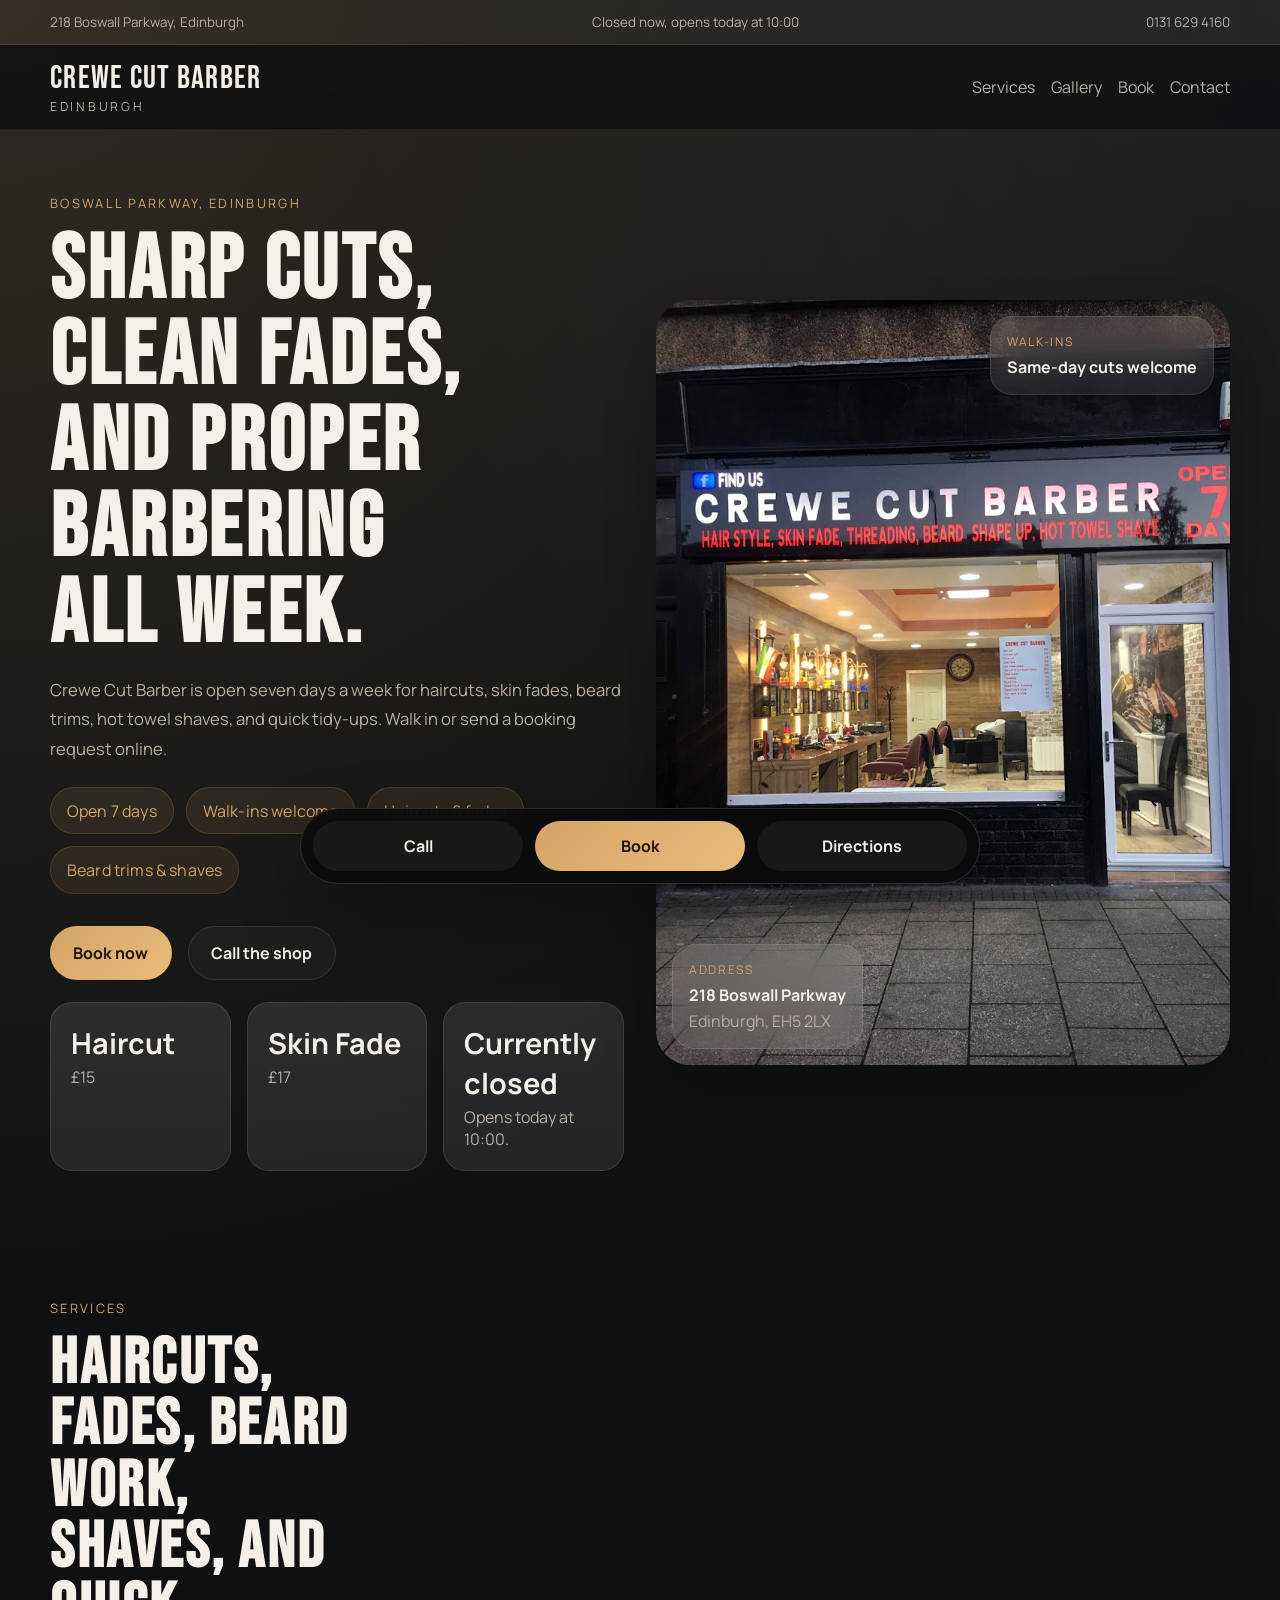
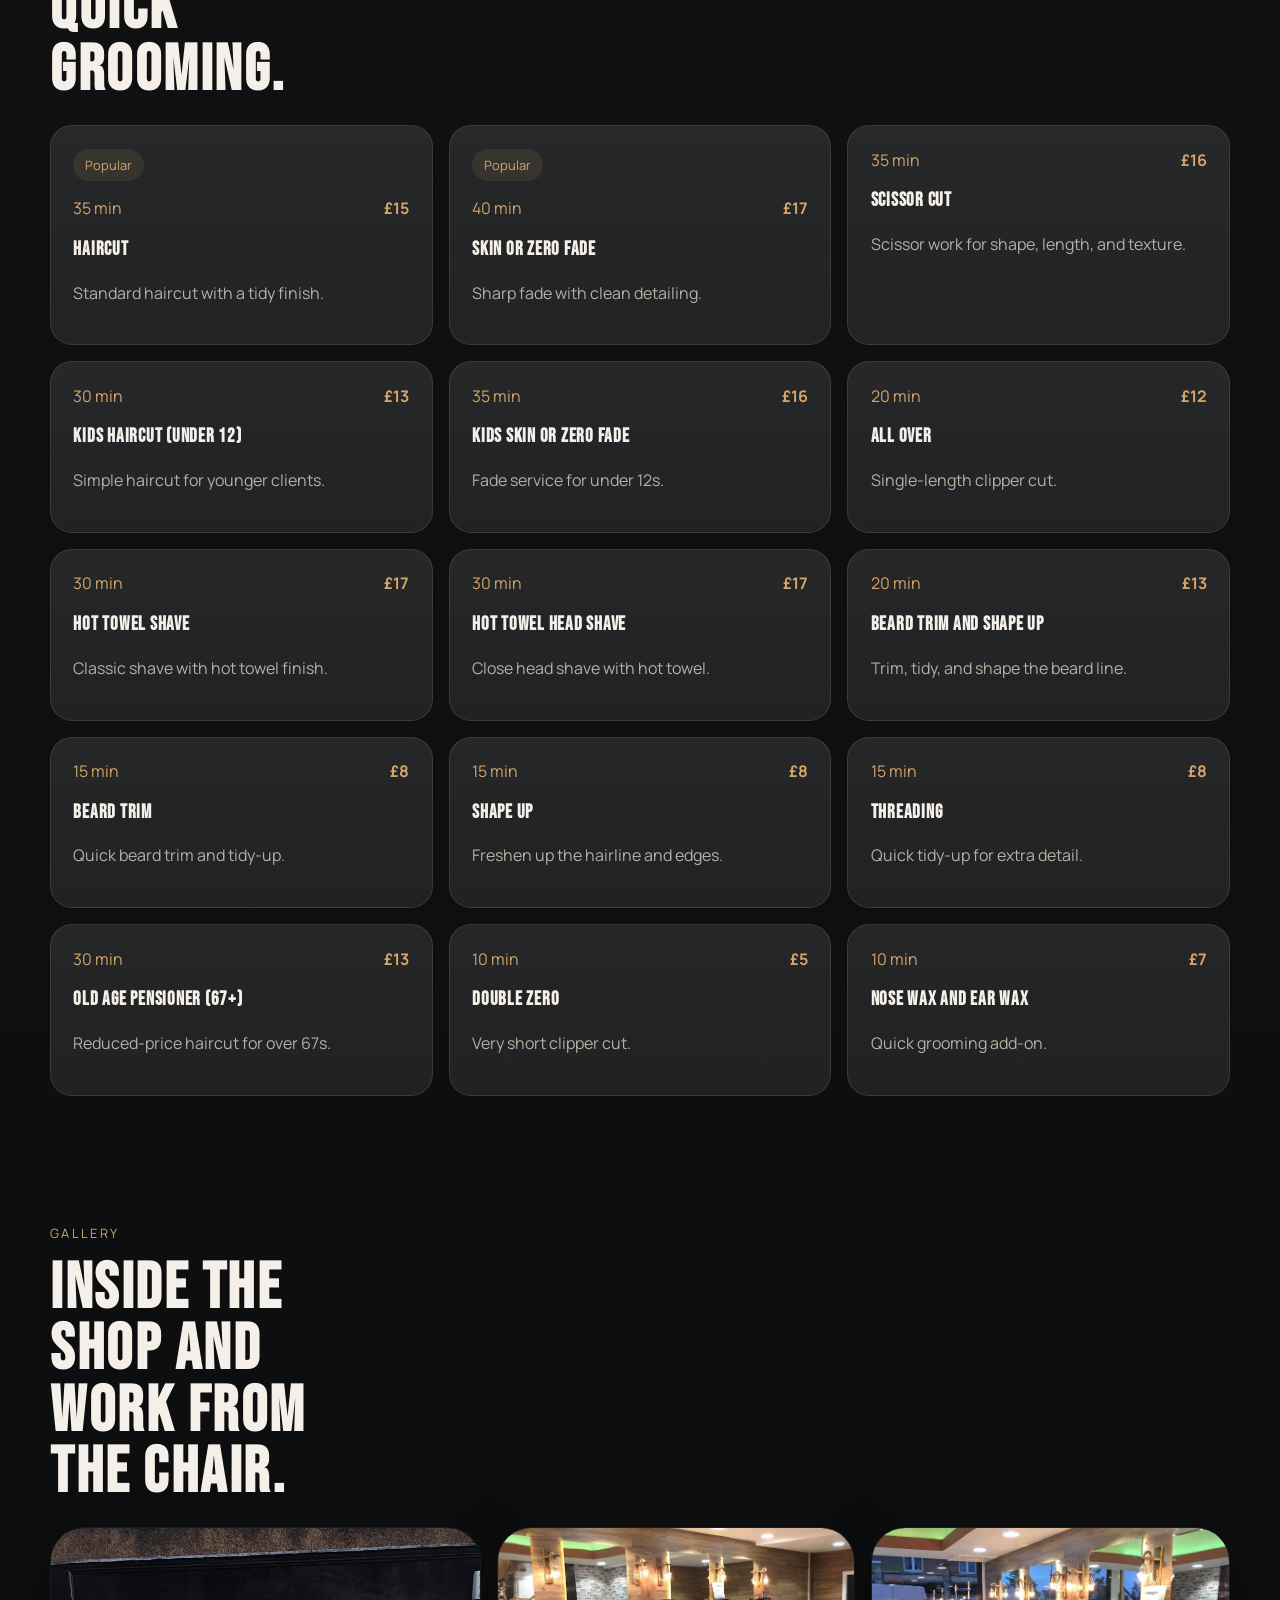
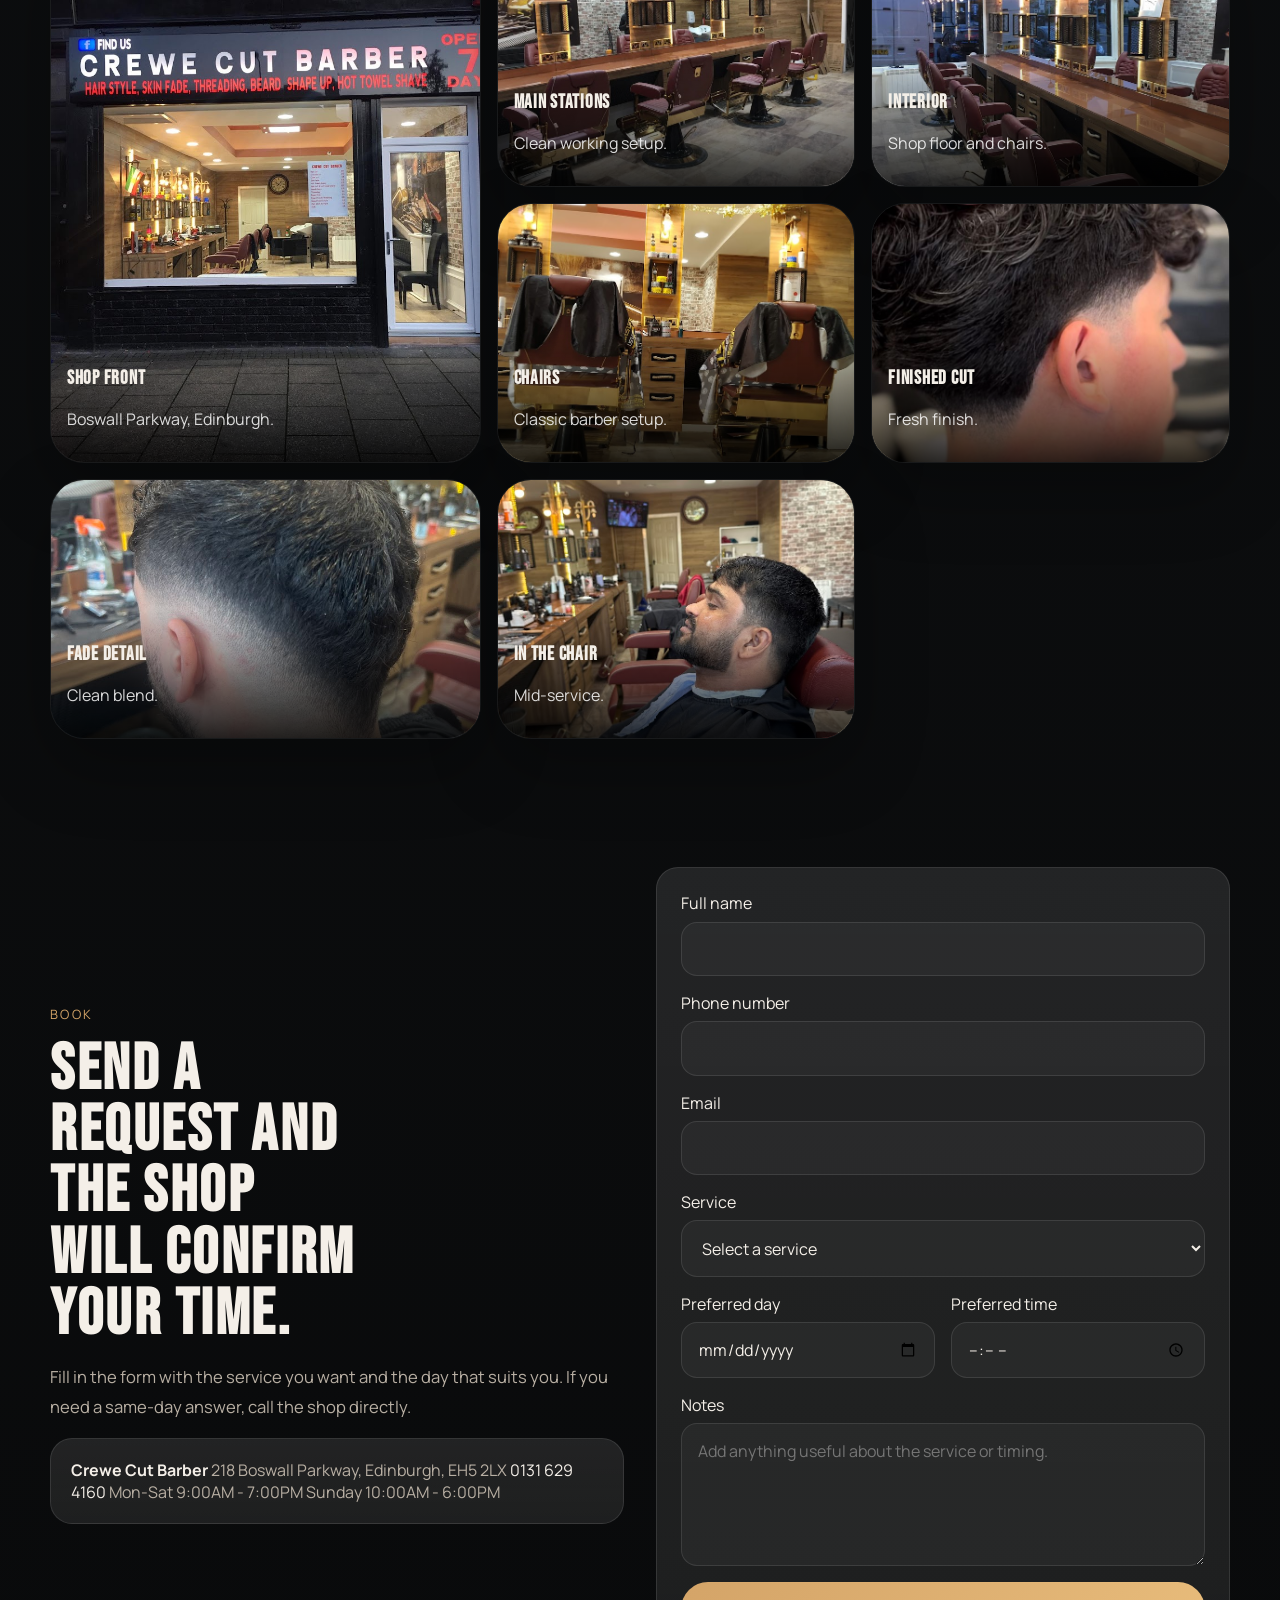
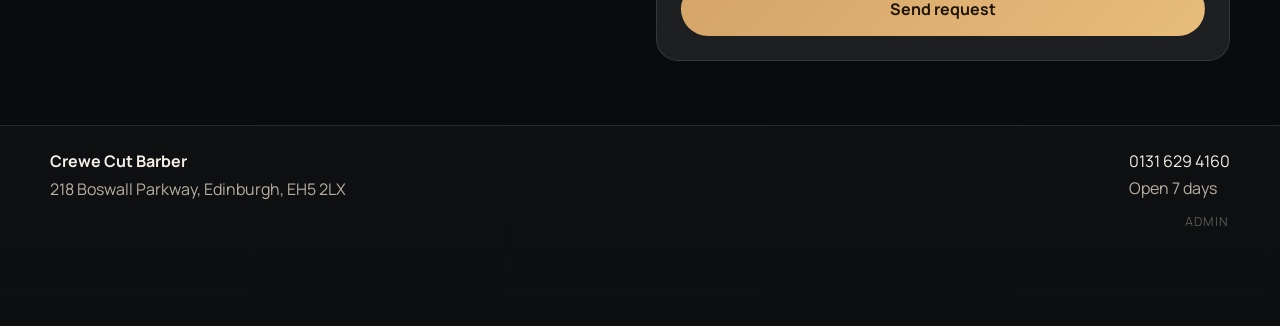
==== public/index.html @ 6b3bccb0 "Make homepage client ready and compact" ====
<!doctype html>
<html lang="en">
  <head>
    <meta charset="utf-8">
    <meta name="viewport" content="width=device-width, initial-scale=1">
    <title>Crewe Cut Barber | Haircuts, Fades & Beard Trims in Edinburgh</title>
    <meta
      name="description"
      content="Crewe Cut Barber on Boswall Parkway, Edinburgh. Walk-ins welcome for sharp haircuts, fades, beard trims, hot towel shaves, and everyday grooming."
    >
    <link rel="preconnect" href="https://fonts.googleapis.com">
    <link rel="preconnect" href="https://fonts.gstatic.com" crossorigin>
    <link
      href="https://fonts.googleapis.com/css2?family=Bebas+Neue&family=Manrope:wght@400;500;600;700;800&display=swap"
      rel="stylesheet"
    >
    <link rel="stylesheet" href="styles.css?v=20260420-client-ready">
  </head>
  <body>
    <div class="topbar">
      <div class="container topbar-inner">
        <span>218 Boswall Parkway, Edinburgh</span>
        <span id="shop-status">Open 7 days</span>
        <a href="tel:01316294160">0131 629 4160</a>
      </div>
    </div>

    <header class="site-header">
      <div class="container nav-row">
        <a href="./" class="brand">
          <span class="brand-main">Crewe Cut Barber</span>
          <span class="brand-sub">Edinburgh</span>
        </a>
        <nav class="nav-links">
          <a href="#services">Services</a>
          <a href="#gallery">Gallery</a>
          <a href="#booking">Book</a>
          <a href="#contact">Contact</a>
        </nav>
      </div>
    </header>

    <main>
      <section class="hero reveal">
        <div class="container hero-grid" data-hero-parallax>
          <div class="hero-copy">
            <p class="eyebrow">Boswall Parkway, Edinburgh</p>
            <h1>Sharp cuts, clean fades, and proper barbering all week.</h1>
            <p class="lead">
              Crewe Cut Barber is open seven days a week for haircuts, skin fades, beard trims,
              hot towel shaves, and quick tidy-ups. Walk in or send a booking request online.
            </p>

            <div class="pill-row">
              <span class="info-pill">Open 7 days</span>
              <span class="info-pill">Walk-ins welcome</span>
              <span class="info-pill">Haircuts & fades</span>
              <span class="info-pill">Beard trims & shaves</span>
            </div>

            <div class="hero-actions">
              <a class="button button-primary" href="#booking">Book now</a>
              <a class="button button-secondary" href="tel:01316294160">Call the shop</a>
            </div>

            <div class="stats-grid">
              <article class="stat-card">
                <strong>Haircut</strong>
                <span>£15</span>
              </article>
              <article class="stat-card">
                <strong>Skin Fade</strong>
                <span>£17</span>
              </article>
              <article class="stat-card">
                <strong id="live-status-title">Open 7 days</strong>
                <span id="live-status-copy">Mon-Sat 9AM-7PM</span>
              </article>
            </div>
          </div>

          <div class="hero-visual">
            <img src="images/storefront.jpg" alt="Crewe Cut Barber storefront" onerror="this.onerror=null;this.src='images/interior-wide.jpg'">
            <div class="floating-card floating-top">
              <span>Walk-ins</span>
              <strong>Same-day cuts welcome</strong>
            </div>
            <div class="floating-card floating-bottom">
              <span>Address</span>
              <strong>218 Boswall Parkway</strong>
              <em>Edinburgh, EH5 2LX</em>
            </div>
          </div>
        </div>
      </section>

      <section id="services" class="services reveal">
        <div class="container">
          <div class="section-head">
            <p class="eyebrow">Services</p>
            <h2>Haircuts, fades, beard work, shaves, and quick grooming.</h2>
          </div>
          <div class="services-grid">
            <article class="service-card reveal featured">
              <div class="service-meta"><span>35 min</span><strong>£15</strong></div>
              <h3>Haircut</h3>
              <p>Standard haircut with a tidy finish.</p>
            </article>
            <article class="service-card reveal featured">
              <div class="service-meta"><span>40 min</span><strong>£17</strong></div>
              <h3>Skin or Zero Fade</h3>
              <p>Sharp fade with clean detailing.</p>
            </article>
            <article class="service-card reveal">
              <div class="service-meta"><span>35 min</span><strong>£16</strong></div>
              <h3>Scissor Cut</h3>
              <p>Scissor work for shape, length, and texture.</p>
            </article>
            <article class="service-card reveal">
              <div class="service-meta"><span>30 min</span><strong>£13</strong></div>
              <h3>Kids Haircut (Under 12)</h3>
              <p>Simple haircut for younger clients.</p>
            </article>
            <article class="service-card reveal">
              <div class="service-meta"><span>35 min</span><strong>£16</strong></div>
              <h3>Kids Skin or Zero Fade</h3>
              <p>Fade service for under 12s.</p>
            </article>
            <article class="service-card reveal">
              <div class="service-meta"><span>20 min</span><strong>£12</strong></div>
              <h3>All Over</h3>
              <p>Single-length clipper cut.</p>
            </article>
            <article class="service-card reveal">
              <div class="service-meta"><span>30 min</span><strong>£17</strong></div>
              <h3>Hot Towel Shave</h3>
              <p>Classic shave with hot towel finish.</p>
            </article>
            <article class="service-card reveal">
              <div class="service-meta"><span>30 min</span><strong>£17</strong></div>
              <h3>Hot Towel Head Shave</h3>
              <p>Close head shave with hot towel.</p>
            </article>
            <article class="service-card reveal">
              <div class="service-meta"><span>20 min</span><strong>£13</strong></div>
              <h3>Beard Trim and Shape Up</h3>
              <p>Trim, tidy, and shape the beard line.</p>
            </article>
            <article class="service-card reveal">
              <div class="service-meta"><span>15 min</span><strong>£8</strong></div>
              <h3>Beard Trim</h3>
              <p>Quick beard trim and tidy-up.</p>
            </article>
            <article class="service-card reveal">
              <div class="service-meta"><span>15 min</span><strong>£8</strong></div>
              <h3>Shape Up</h3>
              <p>Freshen up the hairline and edges.</p>
            </article>
            <article class="service-card reveal">
              <div class="service-meta"><span>15 min</span><strong>£8</strong></div>
              <h3>Threading</h3>
              <p>Quick tidy-up for extra detail.</p>
            </article>
            <article class="service-card reveal">
              <div class="service-meta"><span>30 min</span><strong>£13</strong></div>
              <h3>Old Age Pensioner (67+)</h3>
              <p>Reduced-price haircut for over 67s.</p>
            </article>
            <article class="service-card reveal">
              <div class="service-meta"><span>10 min</span><strong>£5</strong></div>
              <h3>Double Zero</h3>
              <p>Very short clipper cut.</p>
            </article>
            <article class="service-card reveal">
              <div class="service-meta"><span>10 min</span><strong>£7</strong></div>
              <h3>Nose Wax and Ear Wax</h3>
              <p>Quick grooming add-on.</p>
            </article>
          </div>
        </div>
      </section>

      <section id="gallery" class="gallery reveal">
        <div class="container">
          <div class="section-head">
            <p class="eyebrow">Gallery</p>
            <h2>Inside the shop and work from the chair.</h2>
          </div>
          <div class="gallery-grid">
            <article class="gallery-card reveal gallery-card-1">
              <button class="gallery-button" type="button" data-gallery-src="images/storefront.jpg" data-gallery-title="Shop front" data-gallery-text="Crewe Cut Barber on Boswall Parkway.">
                <img src="images/storefront.jpg" alt="Shop front" loading="lazy" onerror="this.onerror=null;this.src='images/interior-wide.jpg'">
              </button>
              <div class="gallery-overlay">
                <h3>Shop front</h3>
                <p>Boswall Parkway, Edinburgh.</p>
              </div>
            </article>
            <article class="gallery-card reveal gallery-card-2">
              <button class="gallery-button" type="button" data-gallery-src="images/interior-wide.jpg" data-gallery-title="Main stations" data-gallery-text="Main cutting stations inside the shop.">
                <img src="images/interior-wide.jpg" alt="Main stations" loading="lazy" onerror="this.onerror=null;this.src='images/interior-row.jpg'">
              </button>
              <div class="gallery-overlay">
                <h3>Main stations</h3>
                <p>Clean working setup.</p>
              </div>
            </article>
            <article class="gallery-card reveal gallery-card-3">
              <button class="gallery-button" type="button" data-gallery-src="images/interior-row.jpg" data-gallery-title="Interior" data-gallery-text="Ready for the day.">
                <img src="images/interior-row.jpg" alt="Interior" loading="lazy" onerror="this.onerror=null;this.src='images/interior-wide.jpg'">
              </button>
              <div class="gallery-overlay">
                <h3>Interior</h3>
                <p>Shop floor and chairs.</p>
              </div>
            </article>
            <article class="gallery-card reveal gallery-card-4">
              <button class="gallery-button" type="button" data-gallery-src="images/chairs.jpg" data-gallery-title="Chairs" data-gallery-text="Classic barber chairs and mirror line.">
                <img src="images/chairs.jpg" alt="Chairs" loading="lazy" onerror="this.onerror=null;this.src='images/interior-row.jpg'">
              </button>
              <div class="gallery-overlay">
                <h3>Chairs</h3>
                <p>Classic barber setup.</p>
              </div>
            </article>
            <article class="gallery-card reveal gallery-card-5">
              <button class="gallery-button" type="button" data-gallery-src="images/cut-detail.jpg" data-gallery-title="Finished cut" data-gallery-text="Fresh cut in the chair.">
                <img src="images/cut-detail.jpg" alt="Finished cut" loading="lazy" onerror="this.onerror=null;this.src='images/fade-finish.jpg'">
              </button>
              <div class="gallery-overlay">
                <h3>Finished cut</h3>
                <p>Fresh finish.</p>
              </div>
            </article>
            <article class="gallery-card reveal gallery-card-6">
              <button class="gallery-button" type="button" data-gallery-src="images/fade-finish.jpg" data-gallery-title="Fade detail" data-gallery-text="Clean blend and finish.">
                <img src="images/fade-finish.jpg" alt="Fade detail" loading="lazy" onerror="this.onerror=null;this.src='images/cut-detail.jpg'">
              </button>
              <div class="gallery-overlay">
                <h3>Fade detail</h3>
                <p>Clean blend.</p>
              </div>
            </article>
            <article class="gallery-card reveal gallery-card-7">
              <button class="gallery-button" type="button" data-gallery-src="images/client-chair.jpg" data-gallery-title="In the chair" data-gallery-text="Service in progress.">
                <img src="images/client-chair.jpg" alt="In the chair" loading="lazy" onerror="this.onerror=null;this.src='images/chairs.jpg'">
              </button>
              <div class="gallery-overlay">
                <h3>In the chair</h3>
                <p>Mid-service.</p>
              </div>
            </article>
          </div>
        </div>
      </section>

      <section id="booking" class="booking reveal">
        <div class="container booking-grid">
          <div class="booking-copy">
            <p class="eyebrow">Book</p>
            <h2>Send a request and the shop will confirm your time.</h2>
            <p class="section-copy">
              Fill in the form with the service you want and the day that suits you.
              If you need a same-day answer, call the shop directly.
            </p>
            <div class="contact-card">
              <strong>Crewe Cut Barber</strong>
              <span>218 Boswall Parkway, Edinburgh, EH5 2LX</span>
              <a href="tel:01316294160">0131 629 4160</a>
              <span>Mon-Sat 9:00AM - 7:00PM</span>
              <span>Sunday 10:00AM - 6:00PM</span>
            </div>
          </div>

          <form class="booking-form" id="booking-form">
            <div class="form-message" id="booking-feedback" hidden></div>
            <label>
              Full name
              <input type="text" name="clientName" required>
            </label>
            <label>
              Phone number
              <input type="tel" name="phone" required>
            </label>
            <label>
              Email
              <input type="email" name="email" required>
            </label>
            <label>
              Service
              <select name="service" required>
                <option value="">Select a service</option>
                <option value="Haircut">Haircut - £15</option>
                <option value="Skin or Zero Fade">Skin or Zero Fade - £17</option>
                <option value="Scissor Cut">Scissor Cut - £16</option>
                <option value="Kids Haircut (Under 12)">Kids Haircut (Under 12) - £13</option>
                <option value="Kids Skin or Zero Fade">Kids Skin or Zero Fade - £16</option>
                <option value="All Over">All Over - £12</option>
                <option value="Hot Towel Shave">Hot Towel Shave - £17</option>
                <option value="Hot Towel Head Shave">Hot Towel Head Shave - £17</option>
                <option value="Beard Trim and Shape Up">Beard Trim and Shape Up - £13</option>
                <option value="Beard Trim">Beard Trim - £8</option>
                <option value="Shape Up">Shape Up - £8</option>
                <option value="Threading">Threading - £8</option>
                <option value="Old Age Pensioner (67+)">Old Age Pensioner (67+) - £13</option>
                <option value="Double Zero">Double Zero - £5</option>
                <option value="Nose Wax and Ear Wax">Nose Wax and Ear Wax - £7</option>
              </select>
            </label>
            <div class="split-fields">
              <label>
                Preferred day
                <input type="date" name="preferredDay" required>
              </label>
              <label>
                Preferred time
                <input type="time" name="preferredTime" required>
              </label>
            </div>
            <label>
              Notes
              <textarea name="notes" rows="5" placeholder="Add anything useful about the service or timing."></textarea>
            </label>
            <button class="button button-primary button-full" id="booking-submit" type="submit">Send request</button>
          </form>
        </div>
      </section>
    </main>

    <footer class="site-footer" id="contact">
      <div class="container footer-row">
        <div>
          <strong>Crewe Cut Barber</strong>
          <p>218 Boswall Parkway, Edinburgh, EH5 2LX</p>
        </div>
        <div>
          <a href="tel:01316294160">0131 629 4160</a>
          <p>Open 7 days</p>
        </div>
      </div>
      <div class="container footer-admin-row">
        <a class="footer-admin-link" href="admin.html" aria-label="Admin login">Admin</a>
      </div>
    </footer>

    <div class="mobile-cta-bar">
      <a href="tel:01316294160">Call</a>
      <a href="#booking">Book</a>
      <a href="https://www.google.com/maps?q=place_id:ChIJk0ZapCTHh0gRIy6q_9C0GL4&place_id=ChIJk0ZapCTHh0gRIy6q_9C0GL4" target="_blank" rel="noreferrer">Directions</a>
    </div>

    <div class="lightbox" id="gallery-lightbox" aria-hidden="true">
      <button class="lightbox-close" type="button" aria-label="Close gallery">&times;</button>
      <div class="lightbox-dialog">
        <img id="lightbox-image" src="" alt="">
        <div class="lightbox-copy">
          <h3 id="lightbox-title"></h3>
          <p id="lightbox-text"></p>
        </div>
      </div>
    </div>

    <script src="https://cdn.jsdelivr.net/npm/@supabase/supabase-js@2"></script>
    <script src="config.js"></script>
    <script src="app.js?v=20260420-client-ready"></script>
  </body>
</html>
---- public/styles.css ----
:root {
  --bg: #0d0f11;
  --bg-soft: #161a1d;
  --panel: rgba(255, 255, 255, 0.05);
  --panel-strong: rgba(255, 255, 255, 0.075);
  --paper: #f6f0e8;
  --text: #f4efe8;
  --muted: #b8afa3;
  --accent: #d4a468;
  --accent-deep: #9b6831;
  --line: rgba(255, 255, 255, 0.1);
  --line-strong: rgba(212, 164, 104, 0.18);
  --shadow: 0 28px 70px rgba(0, 0, 0, 0.3);
  --radius-lg: 34px;
  --radius-md: 22px;
  --radius-sm: 16px;
}

* {
  box-sizing: border-box;
}

html {
  scroll-behavior: smooth;
}

body {
  margin: 0;
  font-family: "Manrope", sans-serif;
  color: var(--text);
  background:
    radial-gradient(circle at top left, rgba(212, 164, 104, 0.16), transparent 24%),
    radial-gradient(circle at top right, rgba(255, 255, 255, 0.06), transparent 18%),
    linear-gradient(180deg, #111315 0%, #090a0b 100%);
}

a {
  color: inherit;
  text-decoration: none;
}

img {
  display: block;
  width: 100%;
}

button,
input,
textarea,
select {
  font: inherit;
}

[hidden] {
  display: none !important;
}

code {
  font-family: ui-monospace, SFMono-Regular, Menlo, monospace;
}

.container {
  width: min(1180px, calc(100% - 2rem));
  margin: 0 auto;
}

.topbar {
  border-bottom: 1px solid var(--line);
  background: rgba(255, 255, 255, 0.025);
}

.topbar-inner {
  min-height: 44px;
  display: flex;
  justify-content: space-between;
  align-items: center;
  gap: 1rem;
  color: var(--muted);
  font-size: 0.84rem;
}

.site-header {
  position: sticky;
  top: 0;
  z-index: 20;
  backdrop-filter: blur(18px);
  background: rgba(13, 15, 17, 0.78);
  border-bottom: 1px solid rgba(255, 255, 255, 0.06);
}

.nav-row {
  min-height: 84px;
  display: flex;
  justify-content: space-between;
  align-items: center;
  gap: 1rem;
}

.brand {
  display: inline-flex;
  flex-direction: column;
}

.brand-main,
h1,
h2,
h3 {
  font-family: "Bebas Neue", sans-serif;
  letter-spacing: 0.04em;
}

.brand-main {
  font-size: 2rem;
}

.brand-sub {
  text-transform: uppercase;
  letter-spacing: 0.22em;
  color: var(--muted);
  font-size: 0.78rem;
}

.nav-links {
  display: flex;
  gap: 1rem;
  color: var(--muted);
  flex-wrap: wrap;
}

.nav-links a:hover {
  color: var(--text);
}

.hero,
.story,
.action-rail,
.reasons,
.services,
.gallery,
.faq,
.booking {
  padding: 4rem 0;
}

.hero-grid,
.story-grid,
.booking-grid {
  display: grid;
  grid-template-columns: repeat(2, minmax(0, 1fr));
  gap: 2rem;
  align-items: center;
}

.eyebrow {
  color: var(--accent);
  letter-spacing: 0.18em;
  text-transform: uppercase;
  font-size: 0.8rem;
  margin: 0 0 1rem;
}

h1,
h2 {
  margin: 0;
  line-height: 0.96;
}

h1 {
  font-size: clamp(3.6rem, 7vw, 6.5rem);
  max-width: 12ch;
}

h2 {
  font-size: clamp(2.5rem, 5vw, 4.6rem);
  max-width: 12ch;
}

.lead,
.section-copy {
  color: var(--muted);
  line-height: 1.78;
  font-size: 1.04rem;
  max-width: 60ch;
}

.pill-row {
  display: flex;
  flex-wrap: wrap;
  gap: 0.75rem;
  margin: 1.5rem 0 2rem;
}

.info-pill,
.service-card.featured::before {
  background: rgba(212, 164, 104, 0.1);
  color: var(--accent);
}

.info-pill {
  padding: 0.72rem 1rem;
  border-radius: 999px;
  border: 1px solid var(--line-strong);
  letter-spacing: 0.01em;
}

.hero-actions {
  display: flex;
  gap: 1rem;
  flex-wrap: wrap;
  margin-bottom: 1.4rem;
}

.hero-bottom-row {
  display: grid;
  grid-template-columns: minmax(0, 1.1fr) minmax(0, 0.9fr);
  gap: 1rem;
  margin-bottom: 1.4rem;
}

.live-status-card,
.hero-quote-card {
  padding: 1.05rem 1.1rem;
  border-radius: var(--radius-md);
  border: 1px solid var(--line);
  background:
    linear-gradient(180deg, rgba(255, 255, 255, 0.045), rgba(255, 255, 255, 0.025)),
    rgba(255, 255, 255, 0.02);
  box-shadow: var(--shadow);
}

.live-status-label {
  display: inline-flex;
  margin-bottom: 0.45rem;
  color: var(--accent);
  letter-spacing: 0.14em;
  text-transform: uppercase;
  font-size: 0.74rem;
}

.live-status-card strong {
  display: block;
  font-size: 1.15rem;
  margin-bottom: 0.3rem;
}

.live-status-card p {
  margin: 0;
  color: var(--muted);
  line-height: 1.6;
}

.hero-quote-kicker {
  display: inline-flex;
  margin-bottom: 0.6rem;
  color: var(--accent);
  font-size: 0.76rem;
  letter-spacing: 0.12em;
  text-transform: uppercase;
}

.hero-quote-card p {
  margin: 0;
  color: var(--text);
  line-height: 1.7;
}

.hero-service-list {
  list-style: none;
  margin: 0;
  padding: 0;
  display: grid;
  gap: 0.65rem;
}

.hero-service-list li {
  display: flex;
  align-items: center;
  justify-content: space-between;
  gap: 1rem;
  padding-top: 0.65rem;
  border-top: 1px solid var(--line);
}

.hero-service-list li:first-child {
  padding-top: 0;
  border-top: 0;
}

.hero-service-list span {
  color: var(--muted);
}

.hero-service-list strong {
  color: var(--text);
  font-size: 1rem;
}

.button {
  display: inline-flex;
  align-items: center;
  justify-content: center;
  padding: 0.95rem 1.4rem;
  border-radius: 999px;
  font-weight: 700;
  border: 1px solid transparent;
  cursor: pointer;
  transition: transform 0.2s ease;
}

.button:hover {
  transform: translateY(-2px);
}

.button:disabled {
  opacity: 0.7;
  cursor: wait;
  transform: none;
}

.button-primary {
  background: linear-gradient(135deg, var(--accent), #e8bc7b);
  color: #1f1409;
}

.button-secondary {
  background: rgba(255, 255, 255, 0.03);
  border-color: var(--line);
  color: var(--text);
}

.button-full {
  width: 100%;
}

.stats-grid,
.hours-grid,
.admin-meta-grid {
  display: grid;
  grid-template-columns: repeat(3, minmax(0, 1fr));
  gap: 1rem;
}

.hour-card {
  grid-template-columns: repeat(2, minmax(0, 1fr));
}

.stat-card,
.hour-card,
.service-card,
.booking-form,
.contact-card,
.admin-panel,
.admin-sidebar,
.floating-card {
  border: 1px solid var(--line);
  background:
    linear-gradient(180deg, var(--panel-strong), var(--panel)),
    rgba(255, 255, 255, 0.03);
  border-radius: var(--radius-md);
}

.stat-card,
.hour-card,
.contact-card,
.admin-panel,
.admin-sidebar {
  padding: 1.25rem;
}

.stat-card strong {
  display: block;
  font-size: 1.8rem;
  margin-bottom: 0.15rem;
}

.stat-card span,
.hour-card span,
.contact-card span {
  color: var(--muted);
}

.hero-visual {
  position: relative;
}

.hero-visual img {
  min-height: 580px;
  object-fit: cover;
  border-radius: var(--radius-lg);
  box-shadow: var(--shadow);
  transition: transform 0.35s ease;
  filter: saturate(0.94) contrast(1.03);
}

.floating-card {
  position: absolute;
  max-width: 240px;
  padding: 1rem;
  backdrop-filter: blur(18px);
  transition: transform 0.35s ease;
}

.floating-card span {
  display: block;
  color: var(--accent);
  text-transform: uppercase;
  letter-spacing: 0.14em;
  font-size: 0.75rem;
  margin-bottom: 0.4rem;
}

.floating-card strong,
.floating-card em {
  display: block;
}

.floating-card em {
  margin-top: 0.25rem;
  color: var(--muted);
  font-style: normal;
}

.floating-top {
  top: 1rem;
  right: 1rem;
}

.floating-bottom {
  bottom: 1rem;
  left: 1rem;
}

.story-photo-stack {
  display: grid;
  grid-template-columns: 1.15fr 0.85fr;
  gap: 1rem;
  align-items: end;
}

.action-rail {
  padding-top: 0;
}

.action-grid,
.reasons-grid,
.faq-grid {
  display: grid;
  grid-template-columns: repeat(3, minmax(0, 1fr));
  gap: 1rem;
}

.action-card,
.reason-card,
.faq-card {
  border: 1px solid var(--line);
  border-radius: var(--radius-md);
  background:
    linear-gradient(180deg, var(--panel-strong), var(--panel)),
    rgba(255, 255, 255, 0.03);
}

.action-card,
.reason-card,
.faq-card {
  padding: 1.45rem;
}

.action-card h3,
.reason-card h3,
.faq-card h3 {
  margin: 0 0 0.7rem;
  font-size: 1.52rem;
}

.action-card p,
.reason-card p,
.faq-card p {
  color: var(--muted);
  line-height: 1.75;
}

.action-link {
  display: inline-flex;
  margin-top: 1rem;
  color: var(--accent);
  font-weight: 700;
}

.reasons-head {
  display: grid;
  grid-template-columns: 1.15fr 0.85fr;
  gap: 1.5rem;
  align-items: end;
}

.story-main,
.story-side {
  border-radius: var(--radius-lg);
  box-shadow: var(--shadow);
  object-fit: cover;
}

.story-main {
  min-height: 540px;
}

.story-side {
  min-height: 360px;
}

.section-head {
  margin-bottom: 1.5rem;
}

.services-grid {
  display: grid;
  grid-template-columns: repeat(3, minmax(0, 1fr));
  gap: 1rem;
}

.service-card {
  position: relative;
  padding: 1.4rem;
}

.service-card.featured::before {
  content: "Popular";
  display: inline-flex;
  padding: 0.45rem 0.75rem;
  border-radius: 999px;
  font-size: 0.8rem;
  margin-bottom: 1rem;
}

.service-meta {
  display: flex;
  justify-content: space-between;
  color: var(--accent);
}

.service-card p {
  color: var(--muted);
  line-height: 1.65;
}

.gallery-grid {
  display: grid;
  grid-template-columns: 1.2fr 1fr 1fr;
  grid-auto-rows: 260px;
  gap: 1rem;
}

.gallery-card {
  position: relative;
  overflow: hidden;
  border-radius: var(--radius-lg);
  box-shadow: var(--shadow);
  border: 1px solid rgba(255, 255, 255, 0.06);
}

.gallery-button {
  display: block;
  width: 100%;
  height: 100%;
  padding: 0;
  border: 0;
  background: none;
  cursor: pointer;
}

.gallery-card-1 {
  grid-row: span 2;
}

.gallery-card img {
  height: 100%;
  object-fit: cover;
  transition: transform 0.45s ease;
}

.gallery-card:hover img {
  transform: scale(1.04);
}

.gallery-overlay {
  position: absolute;
  inset: auto 0 0 0;
  padding: 1rem;
  background: linear-gradient(180deg, transparent, rgba(0, 0, 0, 0.82));
}

.gallery-overlay p {
  color: rgba(255, 255, 255, 0.84);
}

.backend-points {
  display: grid;
  gap: 0.85rem;
  margin: 1.25rem 0;
}

.backend-points div {
  display: flex;
  gap: 0.75rem;
  align-items: center;
  padding: 0.9rem 1rem;
  border-radius: var(--radius-sm);
  border: 1px solid var(--line);
  background: rgba(255, 255, 255, 0.03);
}

.backend-points strong {
  color: var(--accent);
  min-width: 90px;
  letter-spacing: 0.06em;
  text-transform: uppercase;
  font-size: 0.8rem;
}

.backend-points span {
  color: var(--muted);
}

.booking-form {
  padding: 1.5rem;
  display: grid;
  gap: 1rem;
}

.booking-form label {
  display: grid;
  gap: 0.45rem;
}

.booking-form input,
.booking-form select,
.booking-form textarea {
  width: 100%;
  border-radius: var(--radius-sm);
  border: 1px solid var(--line);
  padding: 0.95rem 1rem;
  background: rgba(255, 255, 255, 0.04);
  color: var(--text);
}

.split-fields {
  display: grid;
  grid-template-columns: repeat(2, minmax(0, 1fr));
  gap: 1rem;
}

.form-message {
  border-radius: var(--radius-sm);
  padding: 0.9rem 1rem;
  font-weight: 600;
}

.form-message.success {
  background: #d9f4e1;
  color: #14361f;
}

.form-message.error {
  background: #f8d6d6;
  color: #4d1d1d;
}

.admin-login-body,
.admin-body {
  min-height: 100vh;
}

.admin-login-wrap {
  min-height: 100vh;
  display: grid;
  place-items: center;
  padding: 2rem;
}

.admin-login-card {
  width: min(520px, 100%);
  padding: 2rem;
  border-radius: var(--radius-lg);
  border: 1px solid var(--line);
  background: rgba(17, 17, 17, 0.88);
  box-shadow: var(--shadow);
}

.admin-shell {
  display: grid;
  grid-template-columns: 280px minmax(0, 1fr);
  min-height: 100vh;
}

.admin-sidebar {
  margin: 1rem;
  position: sticky;
  top: 1rem;
  height: fit-content;
}

.admin-main {
  padding: 1rem 1rem 2rem 0;
  display: grid;
  gap: 1rem;
}

.table-wrap {
  overflow-x: auto;
}

.mobile-bookings {
  display: none;
}

.mobile-booking-card,
.mobile-booking-empty {
  border: 1px solid var(--line);
  background: rgba(255, 255, 255, 0.04);
  border-radius: var(--radius-md);
}

.mobile-booking-card {
  padding: 1rem;
  display: grid;
  gap: 0.9rem;
}

.mobile-booking-head {
  display: flex;
  justify-content: space-between;
  gap: 0.8rem;
  align-items: flex-start;
}

.mobile-booking-head strong {
  display: block;
}

.mobile-booking-head span:not(.status-badge) {
  display: block;
  margin-top: 0.25rem;
  color: var(--muted);
  font-size: 0.86rem;
}

.mobile-booking-meta {
  display: grid;
  gap: 0.75rem;
  margin: 0;
}

.mobile-booking-meta div {
  display: grid;
  gap: 0.2rem;
}

.mobile-booking-meta dt {
  color: var(--accent);
  font-size: 0.78rem;
  text-transform: uppercase;
  letter-spacing: 0.08em;
}

.mobile-booking-meta dd {
  margin: 0;
  color: var(--text);
  line-height: 1.55;
}

.mobile-booking-empty {
  padding: 1rem;
  color: var(--muted);
}

.bookings-table {
  width: 100%;
  border-collapse: collapse;
}

.bookings-table th,
.bookings-table td {
  padding: 1rem 0.85rem;
  border-bottom: 1px solid var(--line);
  text-align: left;
  vertical-align: top;
}

.bookings-table td span {
  display: block;
  color: var(--muted);
  margin-top: 0.3rem;
  font-size: 0.86rem;
}

.status-form {
  display: grid;
  gap: 0.55rem;
}

.status-badge {
  display: inline-flex;
  width: fit-content;
  padding: 0.35rem 0.7rem;
  border-radius: 999px;
  font-size: 0.78rem;
  text-transform: uppercase;
  letter-spacing: 0.08em;
  border: 1px solid transparent;
}

.status-new {
  background: rgba(210, 160, 93, 0.14);
  color: var(--accent);
  border-color: rgba(210, 160, 93, 0.2);
}

.status-contacted {
  background: rgba(111, 168, 220, 0.14);
  color: #90c3ff;
  border-color: rgba(111, 168, 220, 0.24);
}

.status-confirmed {
  background: rgba(116, 198, 157, 0.14);
  color: #95e8bf;
  border-color: rgba(116, 198, 157, 0.24);
}

.status-completed {
  background: rgba(179, 179, 179, 0.14);
  color: #e1dfdf;
  border-color: rgba(179, 179, 179, 0.24);
}

.site-footer {
  padding: 1.5rem 0 6rem;
  border-top: 1px solid var(--line);
  background: rgba(255, 255, 255, 0.02);
}

.footer-row {
  display: flex;
  justify-content: space-between;
  gap: 1.5rem;
  flex-wrap: wrap;
}

.footer-row strong {
  display: block;
  margin-bottom: 0.35rem;
}

.footer-row p {
  margin: 0.3rem 0 0;
  color: var(--muted);
}

.footer-admin-row {
  margin-top: 0.85rem;
  display: flex;
  justify-content: flex-end;
}

.footer-admin-link {
  opacity: 0.32;
  font-size: 0.78rem;
  letter-spacing: 0.12em;
  text-transform: uppercase;
  transition: opacity 0.2s ease;
}

.footer-admin-link:hover {
  opacity: 0.72;
}

.lightbox-open {
  overflow: hidden;
}

.lightbox {
  position: fixed;
  inset: 0;
  display: none;
  place-items: center;
  padding: 1rem;
  background: rgba(0, 0, 0, 0.82);
  z-index: 40;
}

.lightbox.is-open {
  display: grid;
}

.lightbox-dialog {
  width: min(920px, 100%);
  max-height: calc(100vh - 2rem);
  overflow: auto;
  border-radius: 26px;
  border: 1px solid rgba(255, 255, 255, 0.12);
  background: #141414;
  box-shadow: var(--shadow);
}

.lightbox-dialog img {
  max-height: 68vh;
  object-fit: cover;
}

.lightbox-copy {
  padding: 1rem 1.1rem 1.2rem;
}

.lightbox-copy h3 {
  margin: 0 0 0.4rem;
}

.lightbox-copy p {
  margin: 0;
  color: var(--muted);
  line-height: 1.7;
}

.lightbox-close {
  position: absolute;
  top: 1rem;
  right: 1rem;
  width: 48px;
  height: 48px;
  border-radius: 999px;
  border: 1px solid rgba(255, 255, 255, 0.18);
  background: rgba(20, 20, 20, 0.84);
  color: #fff;
  font-size: 1.8rem;
  cursor: pointer;
}

.reveal {
  opacity: 0;
  transform: translateY(26px);
  transition:
    opacity 0.6s ease var(--reveal-delay, 0ms),
    transform 0.6s ease var(--reveal-delay, 0ms);
}

.reveal.revealed {
  opacity: 1;
  transform: translateY(0);
}

.mobile-cta-bar {
  position: fixed;
  left: 50%;
  bottom: 1rem;
  transform: translateX(-50%);
  width: min(680px, calc(100% - 1rem));
  display: grid;
  grid-template-columns: repeat(3, minmax(0, 1fr));
  gap: 0.75rem;
  padding: 0.75rem;
  border-radius: 999px;
  border: 1px solid rgba(255, 255, 255, 0.14);
  background: rgba(10, 10, 10, 0.9);
  backdrop-filter: blur(18px);
  box-shadow: var(--shadow);
  z-index: 25;
}

.mobile-cta-bar a {
  display: inline-flex;
  justify-content: center;
  align-items: center;
  min-height: 50px;
  border-radius: 999px;
  font-weight: 700;
  background: rgba(255, 255, 255, 0.05);
}

.mobile-cta-bar a:nth-child(2) {
  background: linear-gradient(135deg, var(--accent), #e8bc7b);
  color: #1f1409;
}

@media (max-width: 1040px) {
  .hero-grid,
  .story-grid,
  .booking-grid,
  .admin-shell {
    grid-template-columns: 1fr;
  }

  .action-grid,
  .reasons-grid,
  .faq-grid,
  .services-grid,
  .gallery-grid,
  .stats-grid,
  .hours-grid,
  .admin-meta-grid {
    grid-template-columns: repeat(2, minmax(0, 1fr));
  }

  .reasons-head {
    grid-template-columns: 1fr;
  }

  .hero-bottom-row {
    grid-template-columns: 1fr;
  }

  .admin-sidebar {
    position: static;
  }

  .admin-main {
    padding: 0 1rem 2rem;
  }
}

@media (max-width: 720px) {
  body {
    overflow-x: hidden;
  }

  .topbar-inner {
    min-height: auto;
    padding: 0.7rem 0;
    flex-wrap: wrap;
    justify-content: flex-start;
    gap: 0.45rem 0.9rem;
  }

  .site-header {
    position: static;
  }

  .admin-shell {
    min-height: auto;
  }

  .admin-sidebar {
    margin: 0;
  }

  .admin-main {
    padding: 0 0 2rem;
  }

  .admin-meta-grid {
    grid-template-columns: 1fr 1fr;
  }

  .nav-row {
    min-height: auto;
    padding: 1rem 0 1.1rem;
    flex-direction: column;
    align-items: flex-start;
  }

  .brand-main {
    font-size: 1.65rem;
  }

  .nav-links {
    display: grid;
    grid-template-columns: repeat(2, minmax(0, 1fr));
    width: 100%;
    gap: 0.65rem;
  }

  .nav-links a {
    display: inline-flex;
    justify-content: center;
    align-items: center;
    min-height: 46px;
    padding: 0.75rem 0.85rem;
    border-radius: 999px;
    border: 1px solid var(--line);
    background: rgba(255, 255, 255, 0.04);
    color: var(--text);
  }

  .footer-row {
    flex-direction: column;
  }

  .footer-admin-row {
    justify-content: flex-start;
  }

  .hero,
  .story,
  .action-rail,
  .reasons,
  .services,
  .gallery,
  .faq,
  .booking {
    padding: 2.5rem 0;
  }

  .hero-grid,
  .story-grid,
  .booking-grid {
    gap: 1.25rem;
  }

  h1 {
    font-size: clamp(2.8rem, 14vw, 4.2rem);
    max-width: 9ch;
  }

  h2 {
    font-size: clamp(2.1rem, 11vw, 3.3rem);
    max-width: 10ch;
  }

  .lead,
  .section-copy,
  .action-card p,
  .reason-card p,
  .faq-card p,
  .service-card p {
    font-size: 0.97rem;
    line-height: 1.7;
  }

  .pill-row,
  .hero-actions {
    gap: 0.7rem;
    margin-bottom: 1.35rem;
  }

  .button {
    width: 100%;
  }

  .stats-grid {
    gap: 0.75rem;
  }

  .stat-card,
  .hour-card,
  .contact-card,
  .admin-panel,
  .admin-sidebar,
  .action-card,
  .reason-card,
  .faq-card,
  .service-card,
  .booking-form {
    padding: 1rem;
  }

  .services-grid,
  .action-grid,
  .reasons-grid,
  .faq-grid,
  .gallery-grid,
  .stats-grid,
  .hours-grid,
  .admin-meta-grid,
  .split-fields,
  .story-photo-stack {
    grid-template-columns: 1fr;
  }

  .hero-visual img,
  .story-main,
  .story-side {
    min-height: 300px;
  }

  .hero-visual img {
    min-height: 380px;
  }

  .gallery-grid {
    grid-auto-rows: 220px;
  }

  .gallery-card-1 {
    grid-row: span 1;
  }

  .service-meta {
    gap: 0.6rem;
    align-items: flex-start;
  }

  .backend-points div {
    padding: 0.9rem;
  }

  .backend-points strong {
    min-width: 76px;
  }

  .bookings-table th,
  .bookings-table td {
    min-width: 140px;
  }

  .table-wrap {
    display: none;
  }

  .mobile-bookings {
    display: grid;
    gap: 0.85rem;
  }

  .mobile-booking-head {
    flex-direction: column;
  }

  .mobile-booking-card .status-form label {
    display: grid;
    gap: 0.45rem;
  }

  .floating-card {
    position: static;
    margin-top: 1rem;
    max-width: none;
  }

  .mobile-cta-bar {
    width: calc(100% - 1rem);
    border-radius: 24px;
    grid-template-columns: repeat(3, minmax(0, 1fr));
    gap: 0.5rem;
    padding: 0.55rem;
    bottom: 0.55rem;
  }

  .mobile-cta-bar a {
    min-height: 44px;
    font-size: 0.9rem;
    padding: 0 0.5rem;
  }

  .lightbox-dialog {
    border-radius: 18px;
  }
}
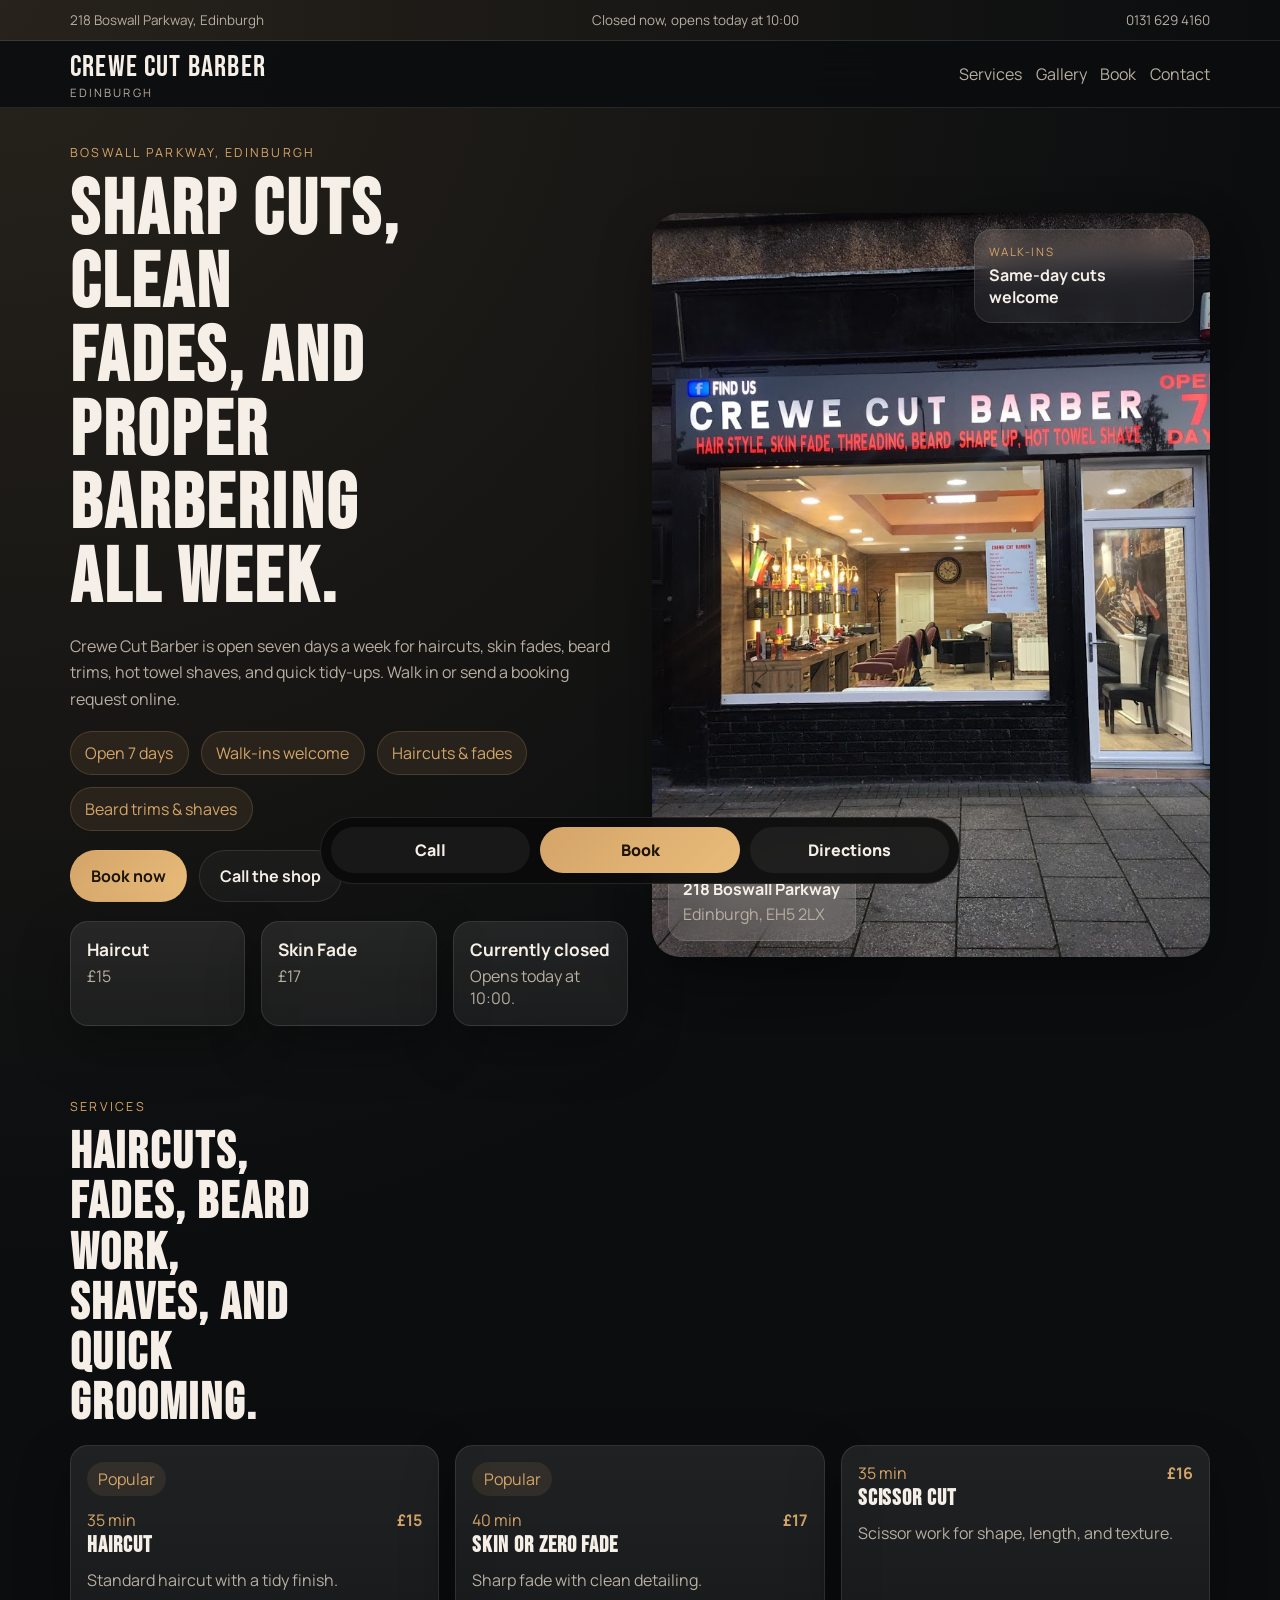
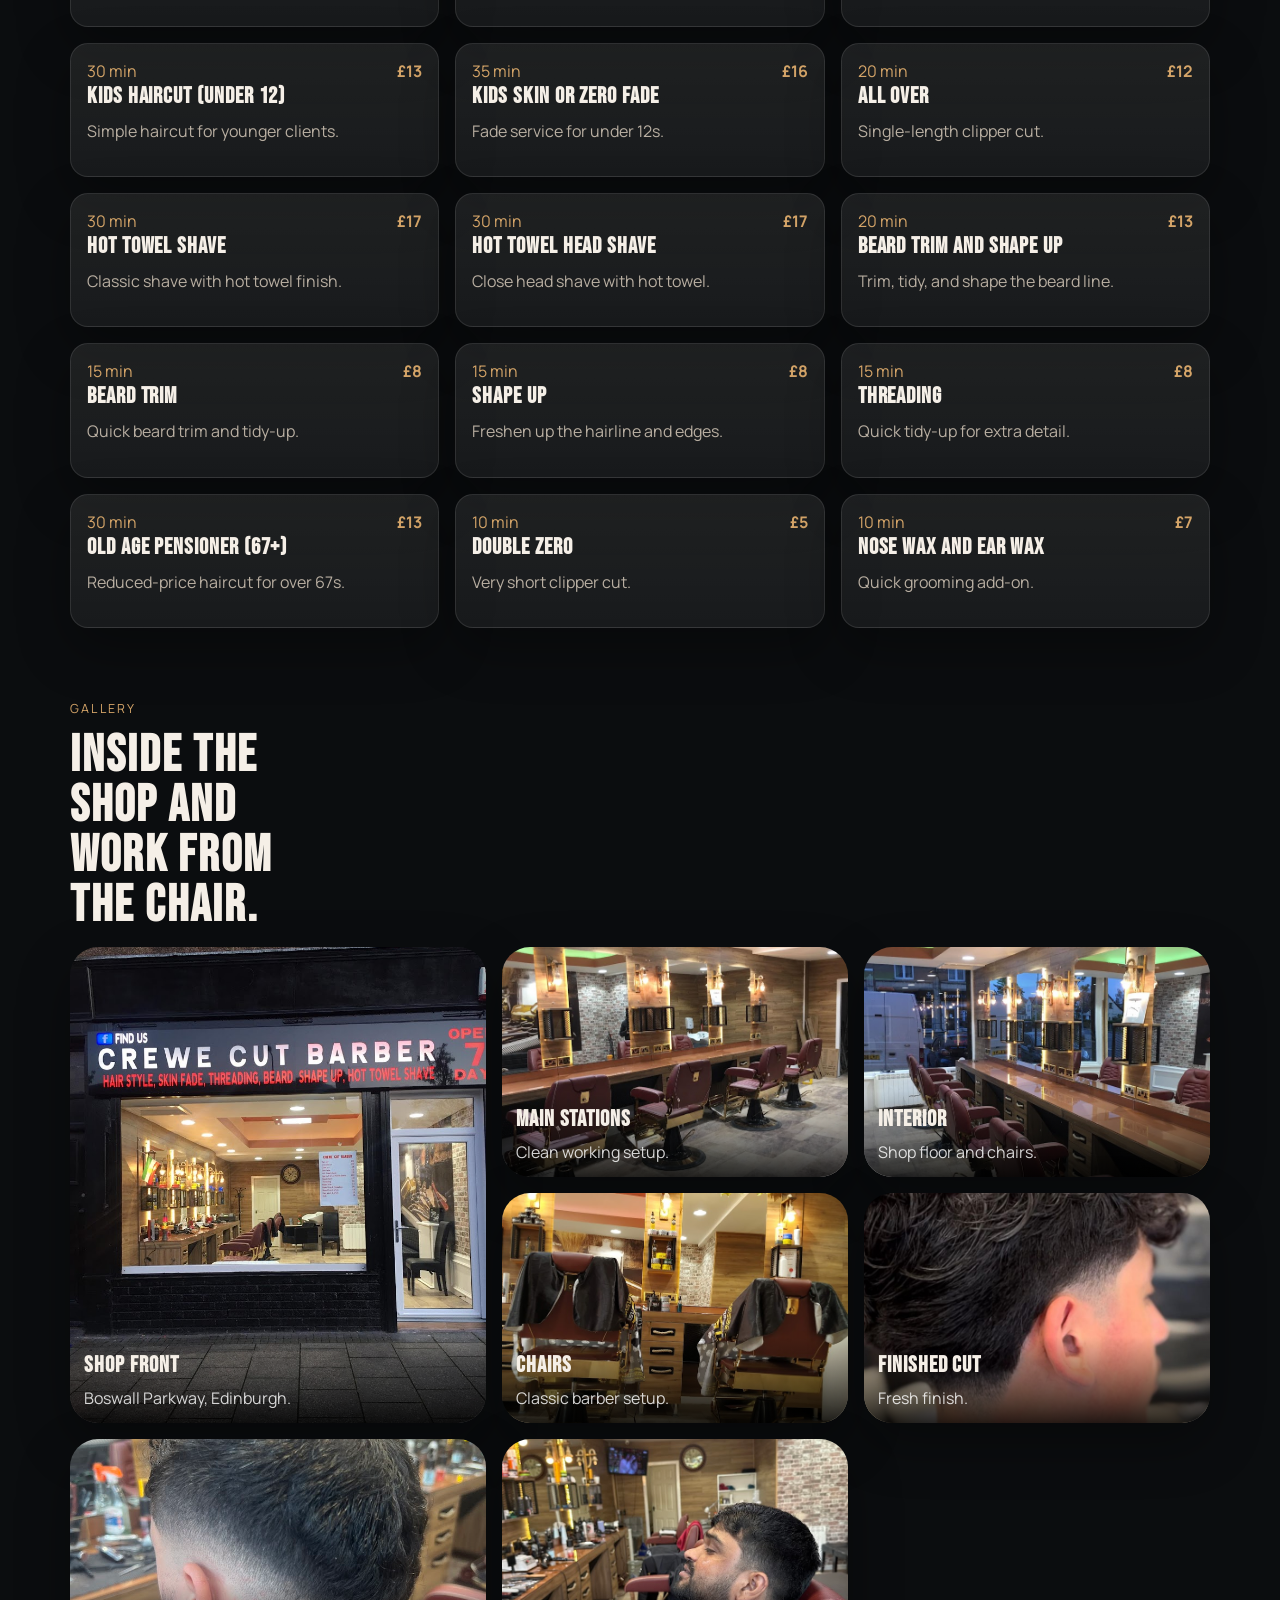
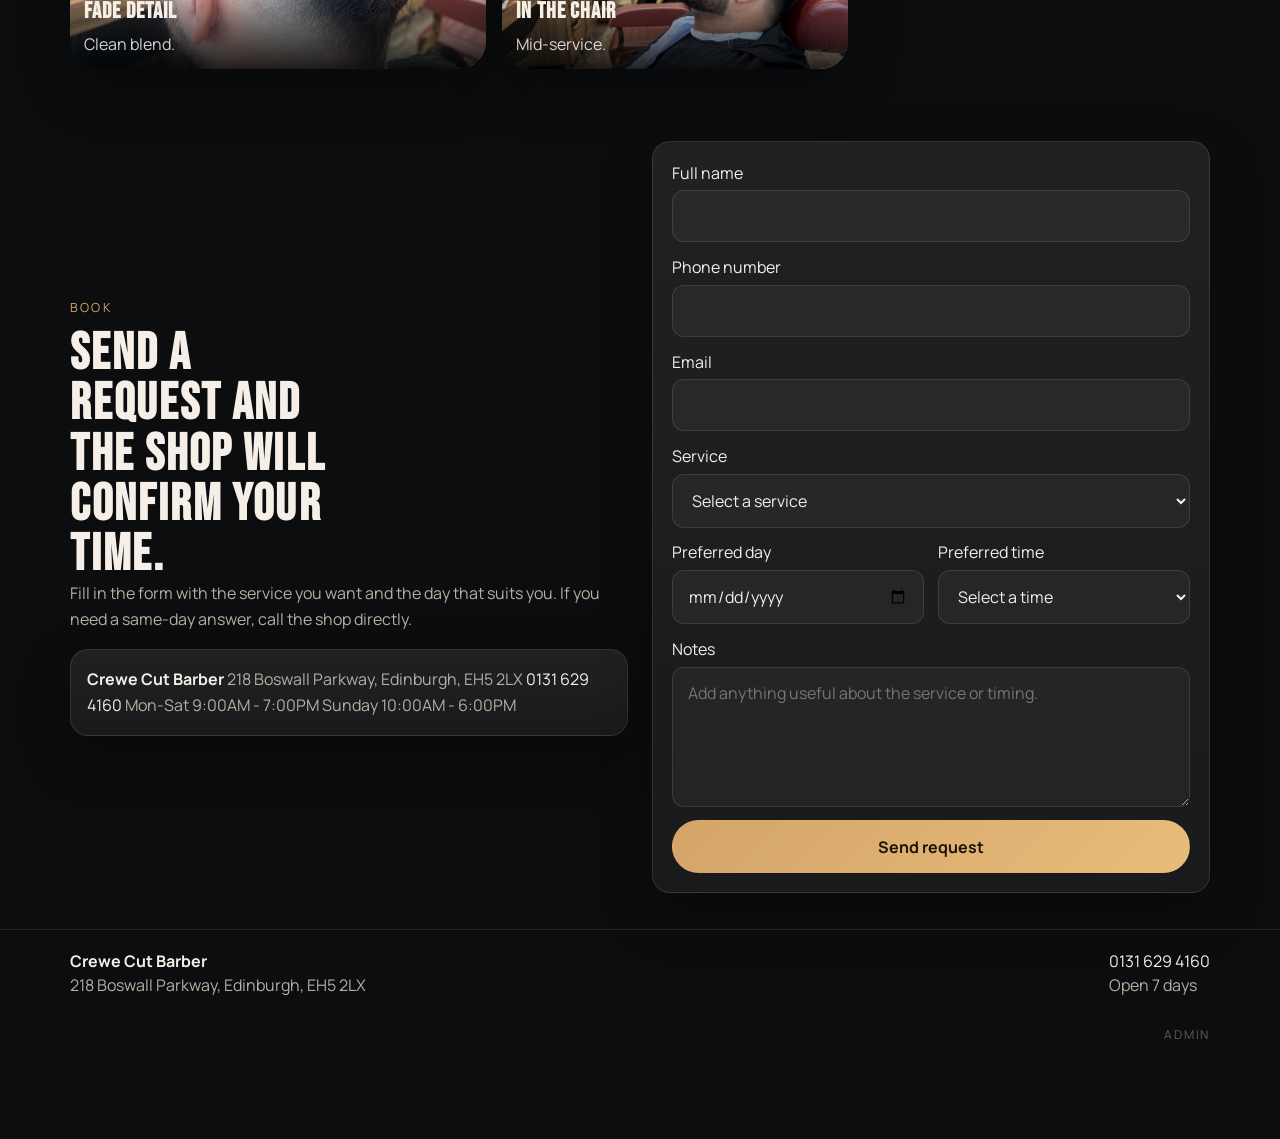
==== commit 2194ae09: "Upgrade Crewe Cut admin and booking features" ====
--- a/public/index.html
+++ b/public/index.html
@@ -100,7 +100,7 @@
             <p class="eyebrow">Services</p>
             <h2>Haircuts, fades, beard work, shaves, and quick grooming.</h2>
           </div>
-          <div class="services-grid">
+          <div class="services-grid" id="services-grid">
             <article class="service-card reveal featured">
               <div class="service-meta"><span>35 min</span><strong>£15</strong></div>
               <h3>Haircut</h3>
@@ -186,7 +186,7 @@
             <p class="eyebrow">Gallery</p>
             <h2>Inside the shop and work from the chair.</h2>
           </div>
-          <div class="gallery-grid">
+          <div class="gallery-grid" id="gallery-grid">
             <article class="gallery-card reveal gallery-card-1">
               <button class="gallery-button" type="button" data-gallery-src="images/storefront.jpg" data-gallery-title="Shop front" data-gallery-text="Crewe Cut Barber on Boswall Parkway.">
                 <img src="images/storefront.jpg" alt="Shop front" loading="lazy" onerror="this.onerror=null;this.src='images/interior-wide.jpg'">
@@ -288,7 +288,7 @@
             </label>
             <label>
               Service
-              <select name="service" required>
+              <select name="service" id="booking-service" required>
                 <option value="">Select a service</option>
                 <option value="Haircut">Haircut - £15</option>
                 <option value="Skin or Zero Fade">Skin or Zero Fade - £17</option>
@@ -314,9 +314,12 @@
               </label>
               <label>
                 Preferred time
-                <input type="time" name="preferredTime" required>
+                <select name="preferredTime" id="booking-time" required>
+                  <option value="">Select a time</option>
+                </select>
               </label>
             </div>
+            <div class="availability-note" id="availability-note" hidden></div>
             <label>
               Notes
               <textarea name="notes" rows="5" placeholder="Add anything useful about the service or timing."></textarea>
--- a/public/styles.css
+++ b/public/styles.css
@@ -1,19 +1,15 @@
 :root {
-  --bg: #0d0f11;
-  --bg-soft: #161a1d;
-  --panel: rgba(255, 255, 255, 0.05);
-  --panel-strong: rgba(255, 255, 255, 0.075);
-  --paper: #f6f0e8;
-  --text: #f4efe8;
-  --muted: #b8afa3;
+  --bg: #0b0d0f;
+  --panel: rgba(255, 255, 255, 0.055);
+  --panel-strong: rgba(255, 255, 255, 0.085);
+  --text: #f5efe7;
+  --muted: #b8aea1;
   --accent: #d4a468;
-  --accent-deep: #9b6831;
   --line: rgba(255, 255, 255, 0.1);
-  --line-strong: rgba(212, 164, 104, 0.18);
-  --shadow: 0 28px 70px rgba(0, 0, 0, 0.3);
-  --radius-lg: 34px;
-  --radius-md: 22px;
-  --radius-sm: 16px;
+  --shadow: 0 20px 54px rgba(0, 0, 0, 0.32);
+  --radius-lg: 28px;
+  --radius-md: 18px;
+  --radius-sm: 12px;
 }
 
 * {
@@ -26,12 +22,9 @@
 
 body {
   margin: 0;
+  color: var(--text);
   font-family: "Manrope", sans-serif;
-  color: var(--text);
-  background:
-    radial-gradient(circle at top left, rgba(212, 164, 104, 0.16), transparent 24%),
-    radial-gradient(circle at top right, rgba(255, 255, 255, 0.06), transparent 18%),
-    linear-gradient(180deg, #111315 0%, #090a0b 100%);
+  background: radial-gradient(circle at top left, rgba(212, 164, 104, 0.14), transparent 28%), var(--bg);
 }
 
 a {
@@ -46,8 +39,8 @@
 
 button,
 input,
-textarea,
-select {
+select,
+textarea {
   font: inherit;
 }
 
@@ -55,45 +48,46 @@
   display: none !important;
 }
 
-code {
-  font-family: ui-monospace, SFMono-Regular, Menlo, monospace;
-}
-
 .container {
-  width: min(1180px, calc(100% - 2rem));
+  width: min(1140px, calc(100% - 2rem));
   margin: 0 auto;
 }
 
 .topbar {
   border-bottom: 1px solid var(--line);
-  background: rgba(255, 255, 255, 0.025);
+  color: var(--muted);
+  font-size: 0.84rem;
+}
+
+.topbar-inner,
+.nav-row,
+.footer-row,
+.admin-topbar,
+.admin-topbar-actions,
+.admin-section-head,
+.admin-panel-head {
+  display: flex;
+  align-items: center;
+  justify-content: space-between;
+  gap: 1rem;
 }
 
 .topbar-inner {
-  min-height: 44px;
-  display: flex;
-  justify-content: space-between;
-  align-items: center;
-  gap: 1rem;
-  color: var(--muted);
-  font-size: 0.84rem;
-}
-
-.site-header {
+  min-height: 40px;
+}
+
+.site-header,
+.admin-topbar {
   position: sticky;
   top: 0;
   z-index: 20;
-  backdrop-filter: blur(18px);
-  background: rgba(13, 15, 17, 0.78);
-  border-bottom: 1px solid rgba(255, 255, 255, 0.06);
+  border-bottom: 1px solid var(--line);
+  background: rgba(11, 13, 15, 0.9);
+  backdrop-filter: blur(16px);
 }
 
 .nav-row {
-  min-height: 84px;
-  display: flex;
-  justify-content: space-between;
-  align-items: center;
-  gap: 1rem;
+  min-height: 66px;
 }
 
 .brand {
@@ -110,21 +104,30 @@
 }
 
 .brand-main {
-  font-size: 2rem;
+  font-size: 1.85rem;
+}
+
+.brand-sub,
+.eyebrow {
+  color: var(--accent);
+  text-transform: uppercase;
+  letter-spacing: 0.18em;
 }
 
 .brand-sub {
-  text-transform: uppercase;
-  letter-spacing: 0.22em;
-  color: var(--muted);
-  font-size: 0.78rem;
-}
-
-.nav-links {
+  color: var(--muted);
+  font-size: 0.72rem;
+}
+
+.nav-links,
+.admin-nav {
   display: flex;
-  gap: 1rem;
-  color: var(--muted);
   flex-wrap: wrap;
+  gap: 0.85rem;
+}
+
+.nav-links a {
+  color: var(--muted);
 }
 
 .nav-links a:hover {
@@ -132,200 +135,102 @@
 }
 
 .hero,
-.story,
-.action-rail,
-.reasons,
 .services,
 .gallery,
-.faq,
 .booking {
-  padding: 4rem 0;
+  padding: 2.25rem 0;
 }
 
 .hero-grid,
-.story-grid,
 .booking-grid {
   display: grid;
   grid-template-columns: repeat(2, minmax(0, 1fr));
-  gap: 2rem;
+  gap: 1.5rem;
   align-items: center;
 }
 
 .eyebrow {
-  color: var(--accent);
-  letter-spacing: 0.18em;
-  text-transform: uppercase;
-  font-size: 0.8rem;
-  margin: 0 0 1rem;
+  margin: 0 0 0.85rem;
+  font-size: 0.78rem;
 }
 
 h1,
+h2,
+h3,
+p {
+  margin-top: 0;
+}
+
+h1 {
+  max-width: 11ch;
+  margin-bottom: 1rem;
+  font-size: clamp(3rem, 6vw, 4.8rem);
+  line-height: 0.96;
+}
+
 h2 {
-  margin: 0;
-  line-height: 0.96;
-}
-
-h1 {
-  font-size: clamp(3.6rem, 7vw, 6.5rem);
-  max-width: 12ch;
-}
-
-h2 {
-  font-size: clamp(2.5rem, 5vw, 4.6rem);
-  max-width: 12ch;
+  max-width: 13ch;
+  margin-bottom: 0;
+  font-size: clamp(2.1rem, 4vw, 3.35rem);
+  line-height: 0.98;
+}
+
+h3 {
+  margin-bottom: 0.5rem;
+  font-size: 1.45rem;
 }
 
 .lead,
-.section-copy {
-  color: var(--muted);
-  line-height: 1.78;
-  font-size: 1.04rem;
-  max-width: 60ch;
-}
-
-.pill-row {
+.section-copy,
+.service-card p,
+.contact-card span,
+.footer-row p {
+  color: var(--muted);
+  line-height: 1.65;
+}
+
+.lead {
+  max-width: 58ch;
+  font-size: 1rem;
+}
+
+.pill-row,
+.hero-actions {
   display: flex;
   flex-wrap: wrap;
   gap: 0.75rem;
-  margin: 1.5rem 0 2rem;
-}
-
-.info-pill,
-.service-card.featured::before {
+  margin: 1.2rem 0;
+}
+
+.info-pill {
+  padding: 0.62rem 0.9rem;
+  border: 1px solid rgba(212, 164, 104, 0.2);
+  border-radius: 999px;
+  color: var(--accent);
   background: rgba(212, 164, 104, 0.1);
-  color: var(--accent);
-}
-
-.info-pill {
-  padding: 0.72rem 1rem;
-  border-radius: 999px;
-  border: 1px solid var(--line-strong);
-  letter-spacing: 0.01em;
-}
-
-.hero-actions {
-  display: flex;
-  gap: 1rem;
-  flex-wrap: wrap;
-  margin-bottom: 1.4rem;
-}
-
-.hero-bottom-row {
-  display: grid;
-  grid-template-columns: minmax(0, 1.1fr) minmax(0, 0.9fr);
-  gap: 1rem;
-  margin-bottom: 1.4rem;
-}
-
-.live-status-card,
-.hero-quote-card {
-  padding: 1.05rem 1.1rem;
-  border-radius: var(--radius-md);
-  border: 1px solid var(--line);
-  background:
-    linear-gradient(180deg, rgba(255, 255, 255, 0.045), rgba(255, 255, 255, 0.025)),
-    rgba(255, 255, 255, 0.02);
-  box-shadow: var(--shadow);
-}
-
-.live-status-label {
-  display: inline-flex;
-  margin-bottom: 0.45rem;
-  color: var(--accent);
-  letter-spacing: 0.14em;
-  text-transform: uppercase;
-  font-size: 0.74rem;
-}
-
-.live-status-card strong {
-  display: block;
-  font-size: 1.15rem;
-  margin-bottom: 0.3rem;
-}
-
-.live-status-card p {
-  margin: 0;
-  color: var(--muted);
-  line-height: 1.6;
-}
-
-.hero-quote-kicker {
-  display: inline-flex;
-  margin-bottom: 0.6rem;
-  color: var(--accent);
-  font-size: 0.76rem;
-  letter-spacing: 0.12em;
-  text-transform: uppercase;
-}
-
-.hero-quote-card p {
-  margin: 0;
-  color: var(--text);
-  line-height: 1.7;
-}
-
-.hero-service-list {
-  list-style: none;
-  margin: 0;
-  padding: 0;
-  display: grid;
-  gap: 0.65rem;
-}
-
-.hero-service-list li {
-  display: flex;
-  align-items: center;
-  justify-content: space-between;
-  gap: 1rem;
-  padding-top: 0.65rem;
-  border-top: 1px solid var(--line);
-}
-
-.hero-service-list li:first-child {
-  padding-top: 0;
-  border-top: 0;
-}
-
-.hero-service-list span {
-  color: var(--muted);
-}
-
-.hero-service-list strong {
-  color: var(--text);
-  font-size: 1rem;
 }
 
 .button {
   display: inline-flex;
   align-items: center;
   justify-content: center;
-  padding: 0.95rem 1.4rem;
+  min-height: 50px;
+  padding: 0.88rem 1.25rem;
+  border: 1px solid transparent;
   border-radius: 999px;
+  cursor: pointer;
   font-weight: 700;
-  border: 1px solid transparent;
-  cursor: pointer;
-  transition: transform 0.2s ease;
-}
-
-.button:hover {
-  transform: translateY(-2px);
-}
-
-.button:disabled {
-  opacity: 0.7;
-  cursor: wait;
-  transform: none;
 }
 
 .button-primary {
+  color: #1d1308;
   background: linear-gradient(135deg, var(--accent), #e8bc7b);
-  color: #1f1409;
 }
 
 .button-secondary {
-  background: rgba(255, 255, 255, 0.03);
   border-color: var(--line);
   color: var(--text);
+  background: rgba(255, 255, 255, 0.035);
 }
 
 .button-full {
@@ -333,49 +238,62 @@
 }
 
 .stats-grid,
-.hours-grid,
+.services-grid,
+.gallery-grid,
+.admin-meta-grid,
+.admin-columns {
+  display: grid;
+  gap: 1rem;
+}
+
+.stats-grid {
+  grid-template-columns: repeat(3, minmax(0, 1fr));
+}
+
+.services-grid {
+  grid-template-columns: repeat(3, minmax(0, 1fr));
+}
+
 .admin-meta-grid {
-  display: grid;
-  grid-template-columns: repeat(3, minmax(0, 1fr));
-  gap: 1rem;
-}
-
-.hour-card {
+  grid-template-columns: repeat(4, minmax(0, 1fr));
+}
+
+.admin-columns {
   grid-template-columns: repeat(2, minmax(0, 1fr));
 }
 
 .stat-card,
-.hour-card,
 .service-card,
 .booking-form,
 .contact-card,
+.floating-card,
 .admin-panel,
-.admin-sidebar,
-.floating-card {
+.admin-login-card,
+.admin-list-item,
+.mobile-booking-card,
+.mobile-booking-empty {
   border: 1px solid var(--line);
-  background:
-    linear-gradient(180deg, var(--panel-strong), var(--panel)),
-    rgba(255, 255, 255, 0.03);
   border-radius: var(--radius-md);
+  background: linear-gradient(180deg, var(--panel-strong), var(--panel));
+  box-shadow: var(--shadow);
 }
 
 .stat-card,
-.hour-card,
+.service-card,
 .contact-card,
 .admin-panel,
-.admin-sidebar {
-  padding: 1.25rem;
+.admin-login-card,
+.admin-list-item {
+  padding: 1rem;
 }
 
 .stat-card strong {
   display: block;
-  font-size: 1.8rem;
-  margin-bottom: 0.15rem;
-}
-
-.stat-card span,
-.hour-card span,
-.contact-card span {
+  margin-bottom: 0.2rem;
+  font-size: 1.08rem;
+}
+
+.stat-card span {
   color: var(--muted);
 }
 
@@ -384,38 +302,31 @@
 }
 
 .hero-visual img {
-  min-height: 580px;
+  min-height: 430px;
   object-fit: cover;
   border-radius: var(--radius-lg);
   box-shadow: var(--shadow);
-  transition: transform 0.35s ease;
-  filter: saturate(0.94) contrast(1.03);
 }
 
 .floating-card {
   position: absolute;
-  max-width: 240px;
-  padding: 1rem;
-  backdrop-filter: blur(18px);
-  transition: transform 0.35s ease;
+  max-width: 220px;
+  padding: 0.9rem;
+  backdrop-filter: blur(14px);
 }
 
 .floating-card span {
   display: block;
+  margin-bottom: 0.3rem;
   color: var(--accent);
+  font-size: 0.72rem;
+  letter-spacing: 0.14em;
   text-transform: uppercase;
-  letter-spacing: 0.14em;
-  font-size: 0.75rem;
-  margin-bottom: 0.4rem;
-}
-
-.floating-card strong,
+}
+
 .floating-card em {
   display: block;
-}
-
-.floating-card em {
-  margin-top: 0.25rem;
+  margin-top: 0.2rem;
   color: var(--muted);
   font-style: normal;
 }
@@ -430,124 +341,34 @@
   left: 1rem;
 }
 
-.story-photo-stack {
-  display: grid;
-  grid-template-columns: 1.15fr 0.85fr;
-  gap: 1rem;
-  align-items: end;
-}
-
-.action-rail {
-  padding-top: 0;
-}
-
-.action-grid,
-.reasons-grid,
-.faq-grid {
-  display: grid;
-  grid-template-columns: repeat(3, minmax(0, 1fr));
-  gap: 1rem;
-}
-
-.action-card,
-.reason-card,
-.faq-card {
-  border: 1px solid var(--line);
-  border-radius: var(--radius-md);
-  background:
-    linear-gradient(180deg, var(--panel-strong), var(--panel)),
-    rgba(255, 255, 255, 0.03);
-}
-
-.action-card,
-.reason-card,
-.faq-card {
-  padding: 1.45rem;
-}
-
-.action-card h3,
-.reason-card h3,
-.faq-card h3 {
-  margin: 0 0 0.7rem;
-  font-size: 1.52rem;
-}
-
-.action-card p,
-.reason-card p,
-.faq-card p {
-  color: var(--muted);
-  line-height: 1.75;
-}
-
-.action-link {
-  display: inline-flex;
-  margin-top: 1rem;
-  color: var(--accent);
-  font-weight: 700;
-}
-
-.reasons-head {
-  display: grid;
-  grid-template-columns: 1.15fr 0.85fr;
-  gap: 1.5rem;
-  align-items: end;
-}
-
-.story-main,
-.story-side {
-  border-radius: var(--radius-lg);
-  box-shadow: var(--shadow);
-  object-fit: cover;
-}
-
-.story-main {
-  min-height: 540px;
-}
-
-.story-side {
-  min-height: 360px;
-}
-
 .section-head {
-  margin-bottom: 1.5rem;
-}
-
-.services-grid {
-  display: grid;
-  grid-template-columns: repeat(3, minmax(0, 1fr));
-  gap: 1rem;
+  margin-bottom: 1rem;
 }
 
 .service-card {
   position: relative;
-  padding: 1.4rem;
 }
 
 .service-card.featured::before {
   content: "Popular";
   display: inline-flex;
-  padding: 0.45rem 0.75rem;
+  margin-bottom: 0.8rem;
+  padding: 0.38rem 0.7rem;
   border-radius: 999px;
-  font-size: 0.8rem;
-  margin-bottom: 1rem;
+  color: var(--accent);
+  background: rgba(212, 164, 104, 0.1);
 }
 
 .service-meta {
   display: flex;
   justify-content: space-between;
+  gap: 1rem;
   color: var(--accent);
 }
 
-.service-card p {
-  color: var(--muted);
-  line-height: 1.65;
-}
-
 .gallery-grid {
-  display: grid;
   grid-template-columns: 1.2fr 1fr 1fr;
-  grid-auto-rows: 260px;
-  gap: 1rem;
+  grid-auto-rows: 230px;
 }
 
 .gallery-card {
@@ -555,624 +376,491 @@
   overflow: hidden;
   border-radius: var(--radius-lg);
   box-shadow: var(--shadow);
-  border: 1px solid rgba(255, 255, 255, 0.06);
+}
+
+.gallery-card-1 {
+  grid-row: span 2;
 }
 
 .gallery-button {
-  display: block;
   width: 100%;
   height: 100%;
   padding: 0;
   border: 0;
-  background: none;
   cursor: pointer;
-}
-
-.gallery-card-1 {
-  grid-row: span 2;
+  background: transparent;
 }
 
 .gallery-card img {
   height: 100%;
   object-fit: cover;
-  transition: transform 0.45s ease;
-}
-
-.gallery-card:hover img {
-  transform: scale(1.04);
 }
 
 .gallery-overlay {
   position: absolute;
   inset: auto 0 0 0;
-  padding: 1rem;
-  background: linear-gradient(180deg, transparent, rgba(0, 0, 0, 0.82));
+  padding: 0.9rem;
+  background: linear-gradient(180deg, transparent, rgba(0, 0, 0, 0.84));
 }
 
 .gallery-overlay p {
-  color: rgba(255, 255, 255, 0.84);
-}
-
-.backend-points {
+  margin: 0;
+  color: rgba(255, 255, 255, 0.82);
+}
+
+.booking-form {
   display: grid;
   gap: 0.85rem;
-  margin: 1.25rem 0;
-}
-
-.backend-points div {
-  display: flex;
-  gap: 0.75rem;
-  align-items: center;
-  padding: 0.9rem 1rem;
-  border-radius: var(--radius-sm);
-  border: 1px solid var(--line);
-  background: rgba(255, 255, 255, 0.03);
-}
-
-.backend-points strong {
-  color: var(--accent);
-  min-width: 90px;
-  letter-spacing: 0.06em;
-  text-transform: uppercase;
-  font-size: 0.8rem;
-}
-
-.backend-points span {
-  color: var(--muted);
-}
-
-.booking-form {
-  padding: 1.5rem;
-  display: grid;
-  gap: 1rem;
+  padding: 1.2rem;
 }
 
 .booking-form label {
   display: grid;
-  gap: 0.45rem;
+  gap: 0.42rem;
 }
 
 .booking-form input,
 .booking-form select,
 .booking-form textarea {
   width: 100%;
+  padding: 0.88rem 0.95rem;
+  border: 1px solid var(--line);
   border-radius: var(--radius-sm);
+  color: var(--text);
+  background: rgba(255, 255, 255, 0.045);
+}
+
+.booking-form textarea {
+  resize: vertical;
+}
+
+.split-fields {
+  display: grid;
+  grid-template-columns: repeat(2, minmax(0, 1fr));
+  gap: 0.85rem;
+}
+
+.form-message {
+  padding: 0.85rem 0.95rem;
+  border-radius: var(--radius-sm);
+  font-weight: 700;
+}
+
+.form-message.success {
+  color: #14361f;
+  background: #d9f4e1;
+}
+
+.form-message.error {
+  color: #4d1d1d;
+  background: #f8d6d6;
+}
+
+.site-footer {
+  padding: 1.25rem 0 6rem;
+  border-top: 1px solid var(--line);
+}
+
+.footer-row {
+  flex-wrap: wrap;
+}
+
+.footer-admin-row {
+  display: flex;
+  justify-content: flex-end;
+  margin-top: 0.75rem;
+}
+
+.footer-admin-link {
+  opacity: 0.34;
+  font-size: 0.76rem;
+  letter-spacing: 0.14em;
+  text-transform: uppercase;
+}
+
+.lightbox {
+  position: fixed;
+  inset: 0;
+  z-index: 40;
+  display: none;
+  place-items: center;
+  padding: 1rem;
+  background: rgba(0, 0, 0, 0.82);
+}
+
+.lightbox.is-open {
+  display: grid;
+}
+
+.lightbox-dialog {
+  width: min(920px, 100%);
+  overflow: hidden;
+  border-radius: var(--radius-lg);
+  background: #111;
+}
+
+.lightbox-dialog img {
+  max-height: 70vh;
+  object-fit: cover;
+}
+
+.lightbox-copy {
+  padding: 1rem;
+}
+
+.lightbox-copy p {
+  color: var(--muted);
+}
+
+.lightbox-close {
+  position: absolute;
+  top: 1rem;
+  right: 1rem;
+  width: 46px;
+  height: 46px;
   border: 1px solid var(--line);
-  padding: 0.95rem 1rem;
-  background: rgba(255, 255, 255, 0.04);
-  color: var(--text);
-}
-
-.split-fields {
-  display: grid;
-  grid-template-columns: repeat(2, minmax(0, 1fr));
-  gap: 1rem;
-}
-
-.form-message {
-  border-radius: var(--radius-sm);
-  padding: 0.9rem 1rem;
-  font-weight: 600;
-}
-
-.form-message.success {
-  background: #d9f4e1;
-  color: #14361f;
-}
-
-.form-message.error {
-  background: #f8d6d6;
-  color: #4d1d1d;
-}
-
-.admin-login-body,
-.admin-body {
-  min-height: 100vh;
+  border-radius: 999px;
+  color: #fff;
+  cursor: pointer;
+  background: rgba(0, 0, 0, 0.65);
+  font-size: 1.7rem;
+}
+
+.reveal {
+  opacity: 0;
+  transform: translateY(18px);
+  transition: opacity 0.45s ease var(--reveal-delay, 0ms), transform 0.45s ease var(--reveal-delay, 0ms);
+}
+
+.reveal.revealed {
+  opacity: 1;
+  transform: none;
+}
+
+.mobile-cta-bar {
+  position: fixed;
+  left: 50%;
+  bottom: 1rem;
+  z-index: 25;
+  display: grid;
+  grid-template-columns: repeat(3, minmax(0, 1fr));
+  gap: 0.6rem;
+  width: min(640px, calc(100% - 1rem));
+  padding: 0.6rem;
+  border: 1px solid var(--line);
+  border-radius: 999px;
+  background: rgba(10, 10, 10, 0.92);
+  backdrop-filter: blur(16px);
+  transform: translateX(-50%);
+}
+
+.mobile-cta-bar a {
+  display: inline-flex;
+  align-items: center;
+  justify-content: center;
+  min-height: 46px;
+  border-radius: 999px;
+  font-weight: 800;
+  background: rgba(255, 255, 255, 0.055);
+}
+
+.mobile-cta-bar a:nth-child(2) {
+  color: #1d1308;
+  background: linear-gradient(135deg, var(--accent), #e8bc7b);
 }
 
 .admin-login-wrap {
   min-height: 100vh;
   display: grid;
   place-items: center;
-  padding: 2rem;
+  padding: 1rem;
 }
 
 .admin-login-card {
-  width: min(520px, 100%);
-  padding: 2rem;
-  border-radius: var(--radius-lg);
+  width: min(410px, 100%);
+  padding: 1.35rem;
+}
+
+.admin-login-card h1,
+.admin-section h2,
+.admin-panel h3 {
+  font-family: "Manrope", sans-serif;
+  letter-spacing: 0;
+  line-height: 1.2;
+}
+
+.admin-login-card h1 {
+  margin-bottom: 1rem;
+  font-size: 1.65rem;
+}
+
+.admin-login-form {
+  padding: 0;
+  border: 0;
+  background: none;
+  box-shadow: none;
+}
+
+.admin-topbar {
+  padding: 0.85rem 1rem;
+}
+
+.admin-topbar-brand {
+  display: grid;
+  gap: 0.1rem;
+}
+
+.admin-topbar-brand span {
+  color: var(--muted);
+  font-size: 0.84rem;
+}
+
+.admin-nav-button {
+  min-height: 40px;
+  padding: 0.65rem 0.95rem;
   border: 1px solid var(--line);
-  background: rgba(17, 17, 17, 0.88);
-  box-shadow: var(--shadow);
-}
-
-.admin-shell {
-  display: grid;
-  grid-template-columns: 280px minmax(0, 1fr);
-  min-height: 100vh;
-}
-
-.admin-sidebar {
-  margin: 1rem;
-  position: sticky;
-  top: 1rem;
-  height: fit-content;
-}
-
-.admin-main {
-  padding: 1rem 1rem 2rem 0;
+  border-radius: 999px;
+  color: var(--muted);
+  cursor: pointer;
+  background: rgba(255, 255, 255, 0.035);
+}
+
+.admin-nav-button.is-active {
+  color: var(--text);
+  border-color: rgba(212, 164, 104, 0.28);
+  background: rgba(212, 164, 104, 0.12);
+}
+
+.admin-layout {
+  padding: 1rem;
+}
+
+.admin-content {
+  width: min(1180px, 100%);
+  margin: 0 auto;
   display: grid;
   gap: 1rem;
+}
+
+.admin-section {
+  display: none;
+  gap: 1rem;
+}
+
+.admin-section.is-active {
+  display: grid;
+}
+
+.admin-section h2 {
+  max-width: none;
+  font-size: 1.55rem;
+}
+
+.admin-panel h3 {
+  font-size: 1.05rem;
+}
+
+.admin-list {
+  display: grid;
+  gap: 0.75rem;
+}
+
+.admin-list-item {
+  display: flex;
+  align-items: flex-start;
+  justify-content: space-between;
+  gap: 1rem;
+}
+
+.admin-list-item span,
+.admin-list-empty {
+  color: var(--muted);
+}
+
+.admin-list-empty {
+  padding: 1rem;
+  border: 1px dashed var(--line);
+  border-radius: var(--radius-md);
+}
+
+.admin-list-side {
+  text-align: right;
 }
 
 .table-wrap {
   overflow-x: auto;
 }
 
+.bookings-table {
+  width: 100%;
+  border-collapse: collapse;
+}
+
+.bookings-table th,
+.bookings-table td {
+  padding: 0.95rem 0.75rem;
+  border-bottom: 1px solid var(--line);
+  text-align: left;
+  vertical-align: top;
+}
+
+.bookings-table td span {
+  display: block;
+  margin-top: 0.24rem;
+  color: var(--muted);
+  font-size: 0.86rem;
+}
+
 .mobile-bookings {
   display: none;
 }
 
-.mobile-booking-card,
-.mobile-booking-empty {
-  border: 1px solid var(--line);
-  background: rgba(255, 255, 255, 0.04);
-  border-radius: var(--radius-md);
-}
-
 .mobile-booking-card {
+  display: grid;
+  gap: 0.85rem;
   padding: 1rem;
-  display: grid;
-  gap: 0.9rem;
 }
 
 .mobile-booking-head {
   display: flex;
   justify-content: space-between;
   gap: 0.8rem;
-  align-items: flex-start;
-}
-
-.mobile-booking-head strong {
-  display: block;
-}
-
-.mobile-booking-head span:not(.status-badge) {
-  display: block;
-  margin-top: 0.25rem;
-  color: var(--muted);
-  font-size: 0.86rem;
 }
 
 .mobile-booking-meta {
   display: grid;
-  gap: 0.75rem;
+  gap: 0.65rem;
   margin: 0;
 }
 
-.mobile-booking-meta div {
-  display: grid;
-  gap: 0.2rem;
+.mobile-booking-meta dd {
+  margin: 0;
 }
 
 .mobile-booking-meta dt {
   color: var(--accent);
-  font-size: 0.78rem;
+  font-size: 0.76rem;
+  letter-spacing: 0.08em;
   text-transform: uppercase;
-  letter-spacing: 0.08em;
-}
-
-.mobile-booking-meta dd {
-  margin: 0;
-  color: var(--text);
-  line-height: 1.55;
-}
-
-.mobile-booking-empty {
-  padding: 1rem;
-  color: var(--muted);
-}
-
-.bookings-table {
-  width: 100%;
-  border-collapse: collapse;
-}
-
-.bookings-table th,
-.bookings-table td {
-  padding: 1rem 0.85rem;
-  border-bottom: 1px solid var(--line);
-  text-align: left;
-  vertical-align: top;
-}
-
-.bookings-table td span {
-  display: block;
-  color: var(--muted);
-  margin-top: 0.3rem;
-  font-size: 0.86rem;
 }
 
 .status-form {
   display: grid;
-  gap: 0.55rem;
+  gap: 0.5rem;
 }
 
 .status-badge {
   display: inline-flex;
   width: fit-content;
-  padding: 0.35rem 0.7rem;
+  padding: 0.32rem 0.65rem;
   border-radius: 999px;
-  font-size: 0.78rem;
+  font-size: 0.75rem;
+  letter-spacing: 0.08em;
   text-transform: uppercase;
-  letter-spacing: 0.08em;
-  border: 1px solid transparent;
 }
 
 .status-new {
-  background: rgba(210, 160, 93, 0.14);
   color: var(--accent);
-  border-color: rgba(210, 160, 93, 0.2);
+  background: rgba(212, 164, 104, 0.14);
 }
 
 .status-contacted {
+  color: #90c3ff;
   background: rgba(111, 168, 220, 0.14);
-  color: #90c3ff;
-  border-color: rgba(111, 168, 220, 0.24);
 }
 
 .status-confirmed {
+  color: #95e8bf;
   background: rgba(116, 198, 157, 0.14);
-  color: #95e8bf;
-  border-color: rgba(116, 198, 157, 0.24);
 }
 
 .status-completed {
+  color: #e1dfdf;
   background: rgba(179, 179, 179, 0.14);
-  color: #e1dfdf;
-  border-color: rgba(179, 179, 179, 0.24);
-}
-
-.site-footer {
-  padding: 1.5rem 0 6rem;
-  border-top: 1px solid var(--line);
-  background: rgba(255, 255, 255, 0.02);
-}
-
-.footer-row {
-  display: flex;
-  justify-content: space-between;
-  gap: 1.5rem;
-  flex-wrap: wrap;
-}
-
-.footer-row strong {
-  display: block;
-  margin-bottom: 0.35rem;
-}
-
-.footer-row p {
-  margin: 0.3rem 0 0;
-  color: var(--muted);
-}
-
-.footer-admin-row {
-  margin-top: 0.85rem;
-  display: flex;
-  justify-content: flex-end;
-}
-
-.footer-admin-link {
-  opacity: 0.32;
-  font-size: 0.78rem;
-  letter-spacing: 0.12em;
-  text-transform: uppercase;
-  transition: opacity 0.2s ease;
-}
-
-.footer-admin-link:hover {
-  opacity: 0.72;
-}
-
-.lightbox-open {
-  overflow: hidden;
-}
-
-.lightbox {
-  position: fixed;
-  inset: 0;
-  display: none;
-  place-items: center;
-  padding: 1rem;
-  background: rgba(0, 0, 0, 0.82);
-  z-index: 40;
-}
-
-.lightbox.is-open {
-  display: grid;
-}
-
-.lightbox-dialog {
-  width: min(920px, 100%);
-  max-height: calc(100vh - 2rem);
-  overflow: auto;
-  border-radius: 26px;
-  border: 1px solid rgba(255, 255, 255, 0.12);
-  background: #141414;
-  box-shadow: var(--shadow);
-}
-
-.lightbox-dialog img {
-  max-height: 68vh;
-  object-fit: cover;
-}
-
-.lightbox-copy {
-  padding: 1rem 1.1rem 1.2rem;
-}
-
-.lightbox-copy h3 {
-  margin: 0 0 0.4rem;
-}
-
-.lightbox-copy p {
-  margin: 0;
-  color: var(--muted);
-  line-height: 1.7;
-}
-
-.lightbox-close {
-  position: absolute;
-  top: 1rem;
-  right: 1rem;
-  width: 48px;
-  height: 48px;
-  border-radius: 999px;
-  border: 1px solid rgba(255, 255, 255, 0.18);
-  background: rgba(20, 20, 20, 0.84);
-  color: #fff;
-  font-size: 1.8rem;
-  cursor: pointer;
-}
-
-.reveal {
-  opacity: 0;
-  transform: translateY(26px);
-  transition:
-    opacity 0.6s ease var(--reveal-delay, 0ms),
-    transform 0.6s ease var(--reveal-delay, 0ms);
-}
-
-.reveal.revealed {
-  opacity: 1;
-  transform: translateY(0);
-}
-
-.mobile-cta-bar {
-  position: fixed;
-  left: 50%;
-  bottom: 1rem;
-  transform: translateX(-50%);
-  width: min(680px, calc(100% - 1rem));
-  display: grid;
-  grid-template-columns: repeat(3, minmax(0, 1fr));
-  gap: 0.75rem;
-  padding: 0.75rem;
-  border-radius: 999px;
-  border: 1px solid rgba(255, 255, 255, 0.14);
-  background: rgba(10, 10, 10, 0.9);
-  backdrop-filter: blur(18px);
-  box-shadow: var(--shadow);
-  z-index: 25;
-}
-
-.mobile-cta-bar a {
-  display: inline-flex;
-  justify-content: center;
-  align-items: center;
-  min-height: 50px;
-  border-radius: 999px;
-  font-weight: 700;
-  background: rgba(255, 255, 255, 0.05);
-}
-
-.mobile-cta-bar a:nth-child(2) {
-  background: linear-gradient(135deg, var(--accent), #e8bc7b);
-  color: #1f1409;
-}
-
-@media (max-width: 1040px) {
+}
+
+@media (max-width: 980px) {
   .hero-grid,
-  .story-grid,
   .booking-grid,
-  .admin-shell {
+  .admin-columns {
     grid-template-columns: 1fr;
   }
 
-  .action-grid,
-  .reasons-grid,
-  .faq-grid,
   .services-grid,
   .gallery-grid,
   .stats-grid,
-  .hours-grid,
   .admin-meta-grid {
     grid-template-columns: repeat(2, minmax(0, 1fr));
   }
 
-  .reasons-head {
-    grid-template-columns: 1fr;
-  }
-
-  .hero-bottom-row {
-    grid-template-columns: 1fr;
-  }
-
-  .admin-sidebar {
-    position: static;
-  }
-
-  .admin-main {
-    padding: 0 1rem 2rem;
-  }
-}
-
-@media (max-width: 720px) {
-  body {
-    overflow-x: hidden;
-  }
-
-  .topbar-inner {
-    min-height: auto;
-    padding: 0.7rem 0;
-    flex-wrap: wrap;
-    justify-content: flex-start;
-    gap: 0.45rem 0.9rem;
-  }
-
-  .site-header {
-    position: static;
-  }
-
-  .admin-shell {
-    min-height: auto;
-  }
-
-  .admin-sidebar {
-    margin: 0;
-  }
-
-  .admin-main {
-    padding: 0 0 2rem;
-  }
-
-  .admin-meta-grid {
-    grid-template-columns: 1fr 1fr;
-  }
-
-  .nav-row {
-    min-height: auto;
-    padding: 1rem 0 1.1rem;
+  .admin-topbar,
+  .admin-topbar-actions {
+    align-items: flex-start;
     flex-direction: column;
+  }
+}
+
+@media (max-width: 680px) {
+  .container {
+    width: min(100% - 1rem, 1140px);
+  }
+
+  .topbar-inner,
+  .nav-row,
+  .footer-row {
     align-items: flex-start;
-  }
-
-  .brand-main {
-    font-size: 1.65rem;
-  }
-
-  .nav-links {
+    flex-direction: column;
+    padding: 0.75rem 0;
+  }
+
+  .nav-links,
+  .admin-nav {
     display: grid;
     grid-template-columns: repeat(2, minmax(0, 1fr));
     width: 100%;
-    gap: 0.65rem;
-  }
-
-  .nav-links a {
+  }
+
+  .nav-links a,
+  .admin-nav-button {
     display: inline-flex;
     justify-content: center;
-    align-items: center;
-    min-height: 46px;
-    padding: 0.75rem 0.85rem;
+    padding: 0.75rem;
+    border: 1px solid var(--line);
     border-radius: 999px;
-    border: 1px solid var(--line);
     background: rgba(255, 255, 255, 0.04);
-    color: var(--text);
-  }
-
-  .footer-row {
-    flex-direction: column;
-  }
-
-  .footer-admin-row {
-    justify-content: flex-start;
   }
 
   .hero,
-  .story,
-  .action-rail,
-  .reasons,
   .services,
   .gallery,
-  .faq,
   .booking {
-    padding: 2.5rem 0;
-  }
-
-  .hero-grid,
-  .story-grid,
-  .booking-grid {
-    gap: 1.25rem;
+    padding: 1.75rem 0;
   }
 
   h1 {
-    font-size: clamp(2.8rem, 14vw, 4.2rem);
-    max-width: 9ch;
+    font-size: clamp(2.75rem, 13vw, 4rem);
   }
 
   h2 {
-    font-size: clamp(2.1rem, 11vw, 3.3rem);
-    max-width: 10ch;
-  }
-
-  .lead,
-  .section-copy,
-  .action-card p,
-  .reason-card p,
-  .faq-card p,
-  .service-card p {
-    font-size: 0.97rem;
-    line-height: 1.7;
-  }
-
-  .pill-row,
-  .hero-actions {
-    gap: 0.7rem;
-    margin-bottom: 1.35rem;
-  }
-
-  .button {
-    width: 100%;
-  }
-
-  .stats-grid {
-    gap: 0.75rem;
-  }
-
-  .stat-card,
-  .hour-card,
-  .contact-card,
-  .admin-panel,
-  .admin-sidebar,
-  .action-card,
-  .reason-card,
-  .faq-card,
-  .service-card,
-  .booking-form {
-    padding: 1rem;
+    font-size: clamp(2rem, 10vw, 3rem);
+  }
+
+  .hero-visual img {
+    min-height: 340px;
+  }
+
+  .floating-card {
+    position: static;
+    max-width: none;
+    margin-top: 0.75rem;
   }
 
   .services-grid,
-  .action-grid,
-  .reasons-grid,
-  .faq-grid,
   .gallery-grid,
   .stats-grid,
-  .hours-grid,
   .admin-meta-grid,
-  .split-fields,
-  .story-photo-stack {
+  .split-fields {
     grid-template-columns: 1fr;
-  }
-
-  .hero-visual img,
-  .story-main,
-  .story-side {
-    min-height: 300px;
-  }
-
-  .hero-visual img {
-    min-height: 380px;
   }
 
   .gallery-grid {
@@ -1183,26 +871,21 @@
     grid-row: span 1;
   }
 
-  .service-meta {
-    gap: 0.6rem;
+  .admin-layout,
+  .admin-login-wrap {
+    padding: 1rem;
+  }
+
+  .admin-section-head,
+  .admin-panel-head,
+  .admin-list-item,
+  .mobile-booking-head {
     align-items: flex-start;
-  }
-
-  .backend-points div {
-    padding: 0.9rem;
-  }
-
-  .backend-points strong {
-    min-width: 76px;
-  }
-
-  .bookings-table th,
-  .bookings-table td {
-    min-width: 140px;
-  }
-
-  .table-wrap {
-    display: none;
+    flex-direction: column;
+  }
+
+  .admin-list-side {
+    text-align: left;
   }
 
   .mobile-bookings {
@@ -1210,37 +893,13 @@
     gap: 0.85rem;
   }
 
-  .mobile-booking-head {
-    flex-direction: column;
-  }
-
-  .mobile-booking-card .status-form label {
-    display: grid;
-    gap: 0.45rem;
-  }
-
-  .floating-card {
-    position: static;
-    margin-top: 1rem;
-    max-width: none;
+  .table-wrap {
+    display: none;
   }
 
   .mobile-cta-bar {
+    bottom: 0.55rem;
     width: calc(100% - 1rem);
     border-radius: 24px;
-    grid-template-columns: repeat(3, minmax(0, 1fr));
-    gap: 0.5rem;
-    padding: 0.55rem;
-    bottom: 0.55rem;
-  }
-
-  .mobile-cta-bar a {
-    min-height: 44px;
-    font-size: 0.9rem;
-    padding: 0 0.5rem;
-  }
-
-  .lightbox-dialog {
-    border-radius: 18px;
-  }
-}
+  }
+}
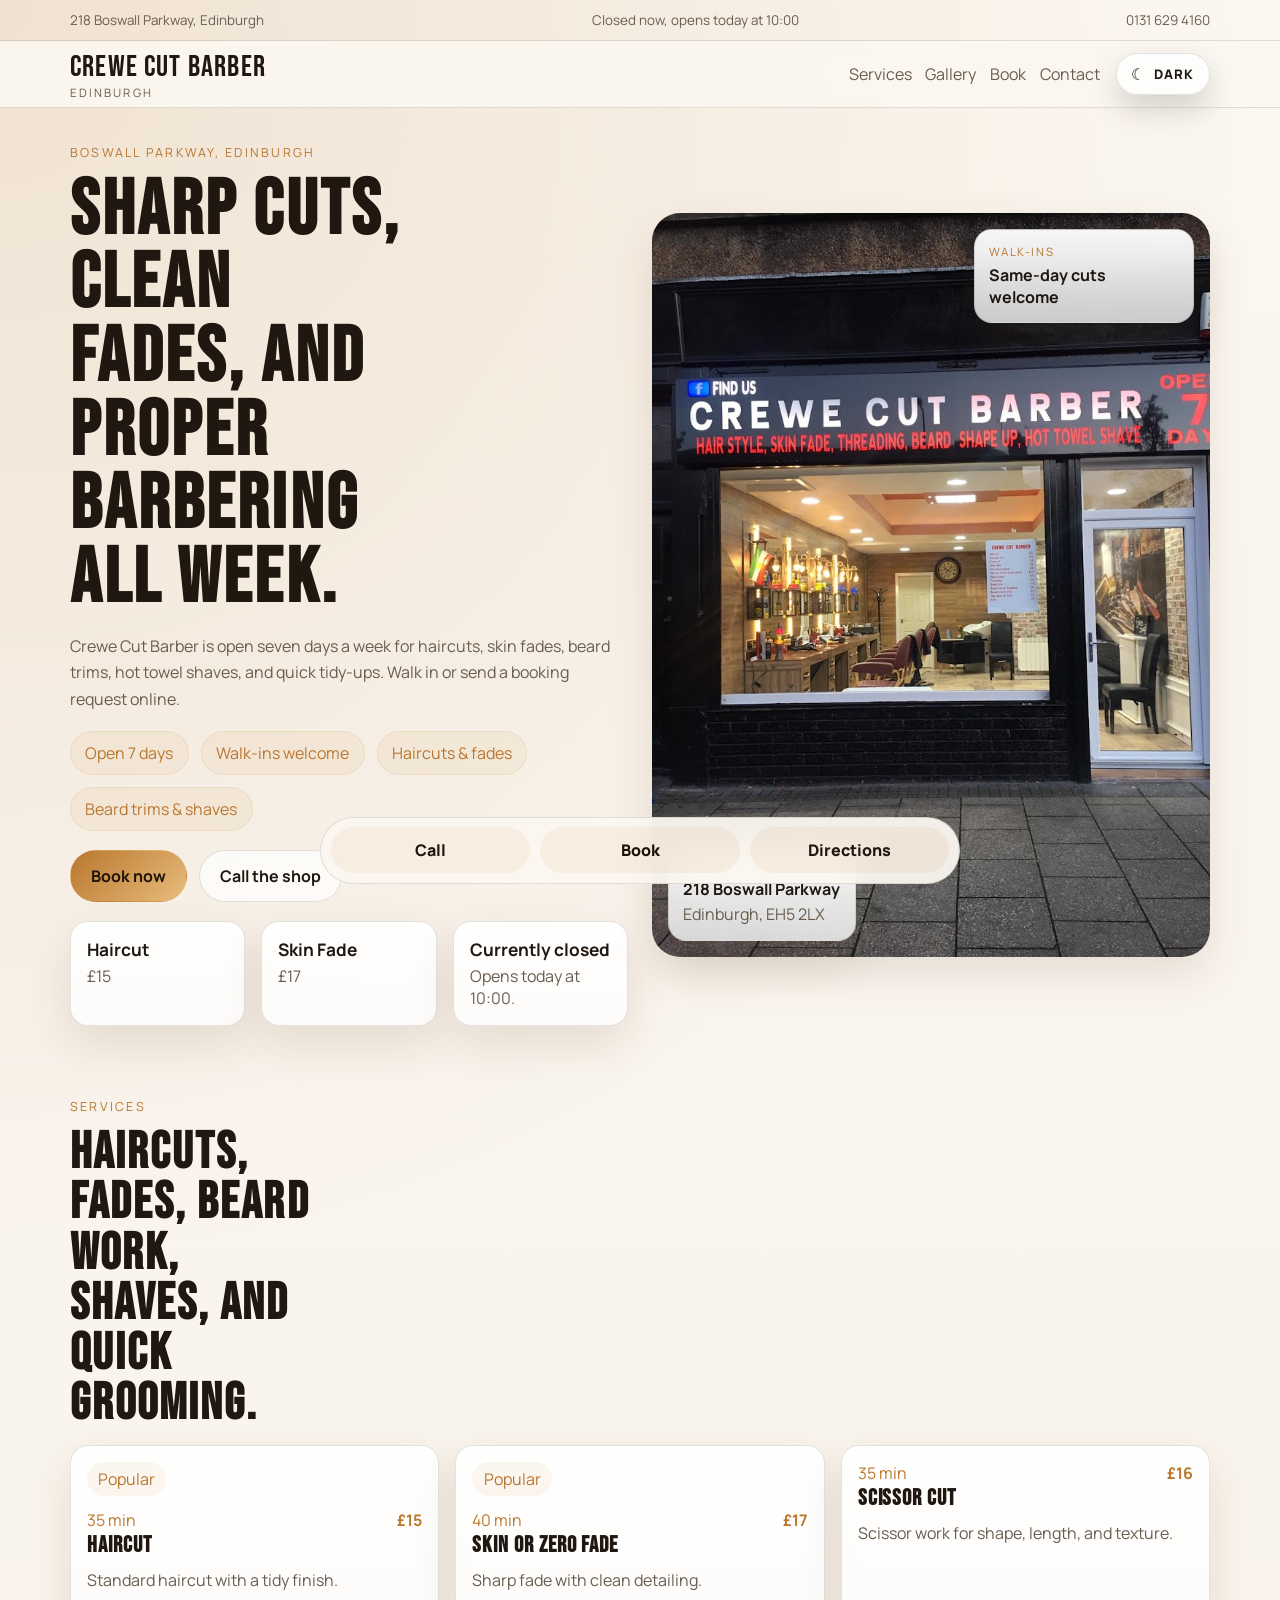
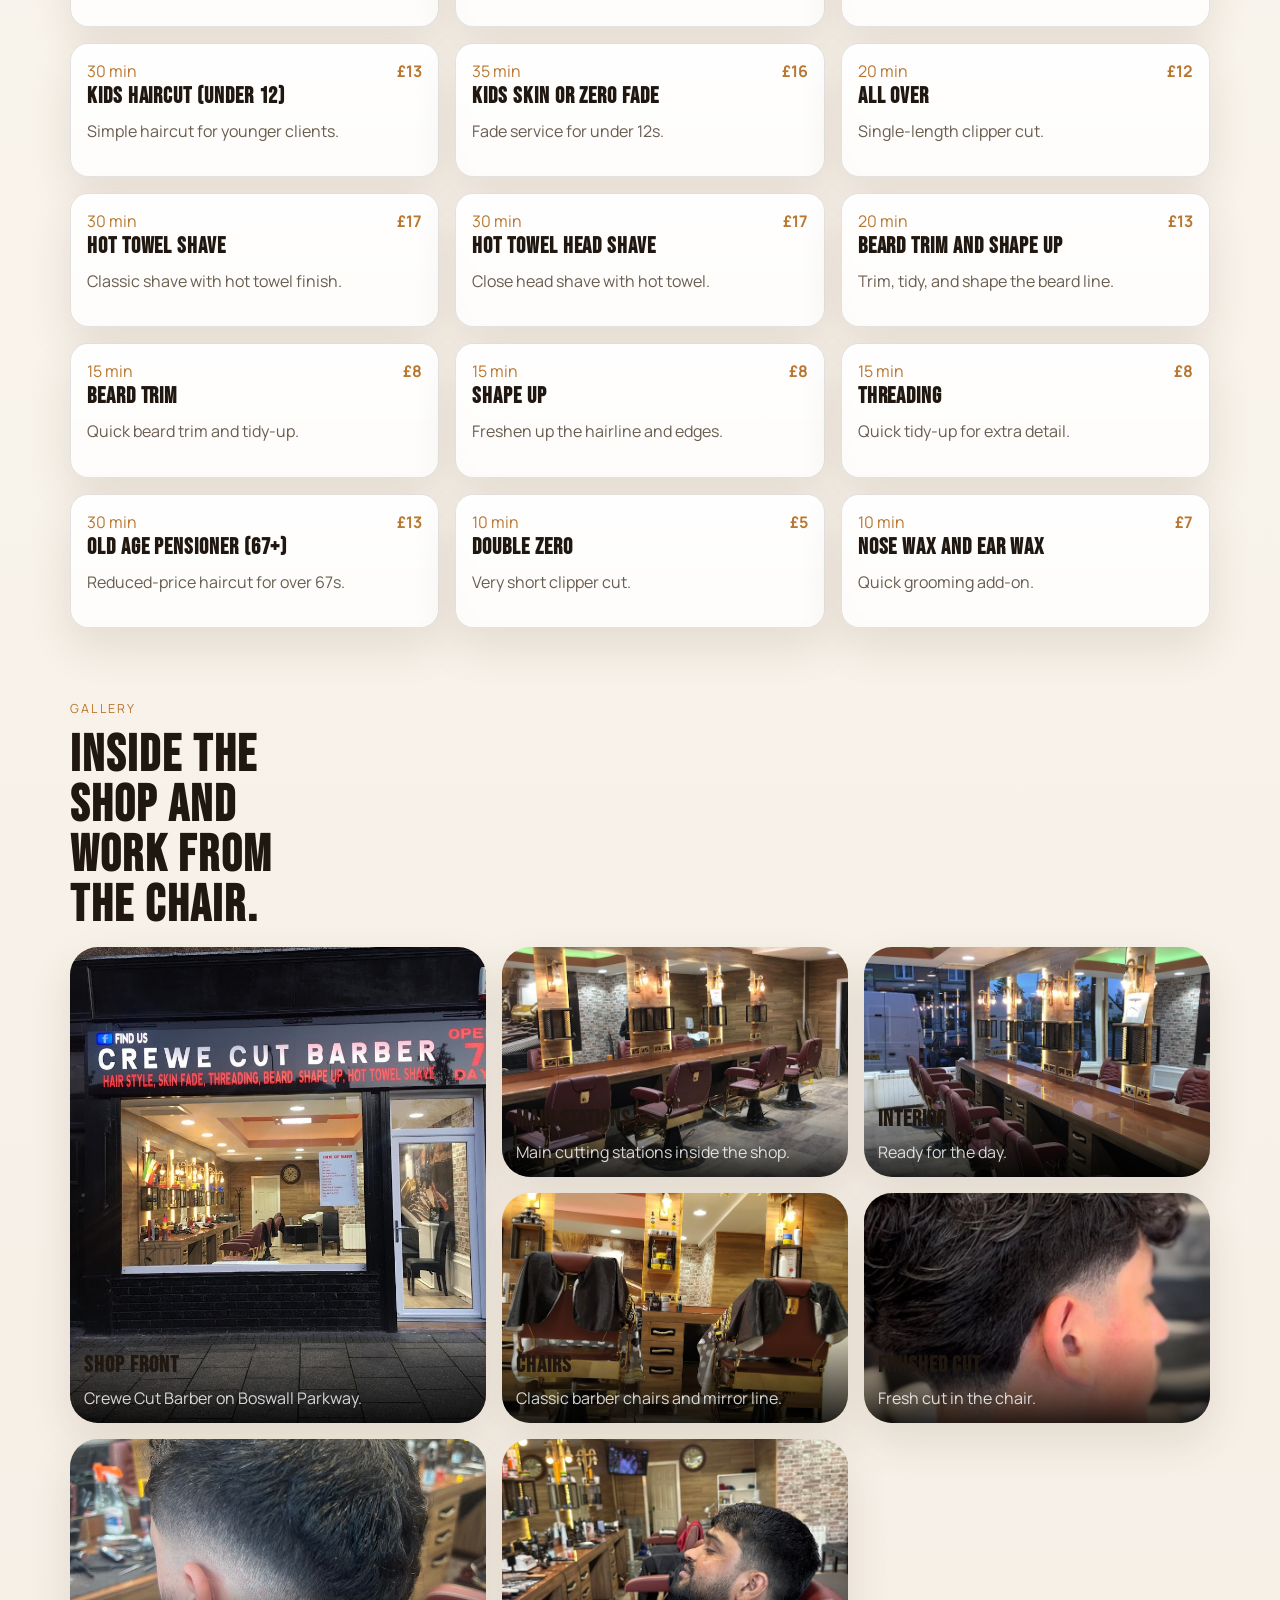
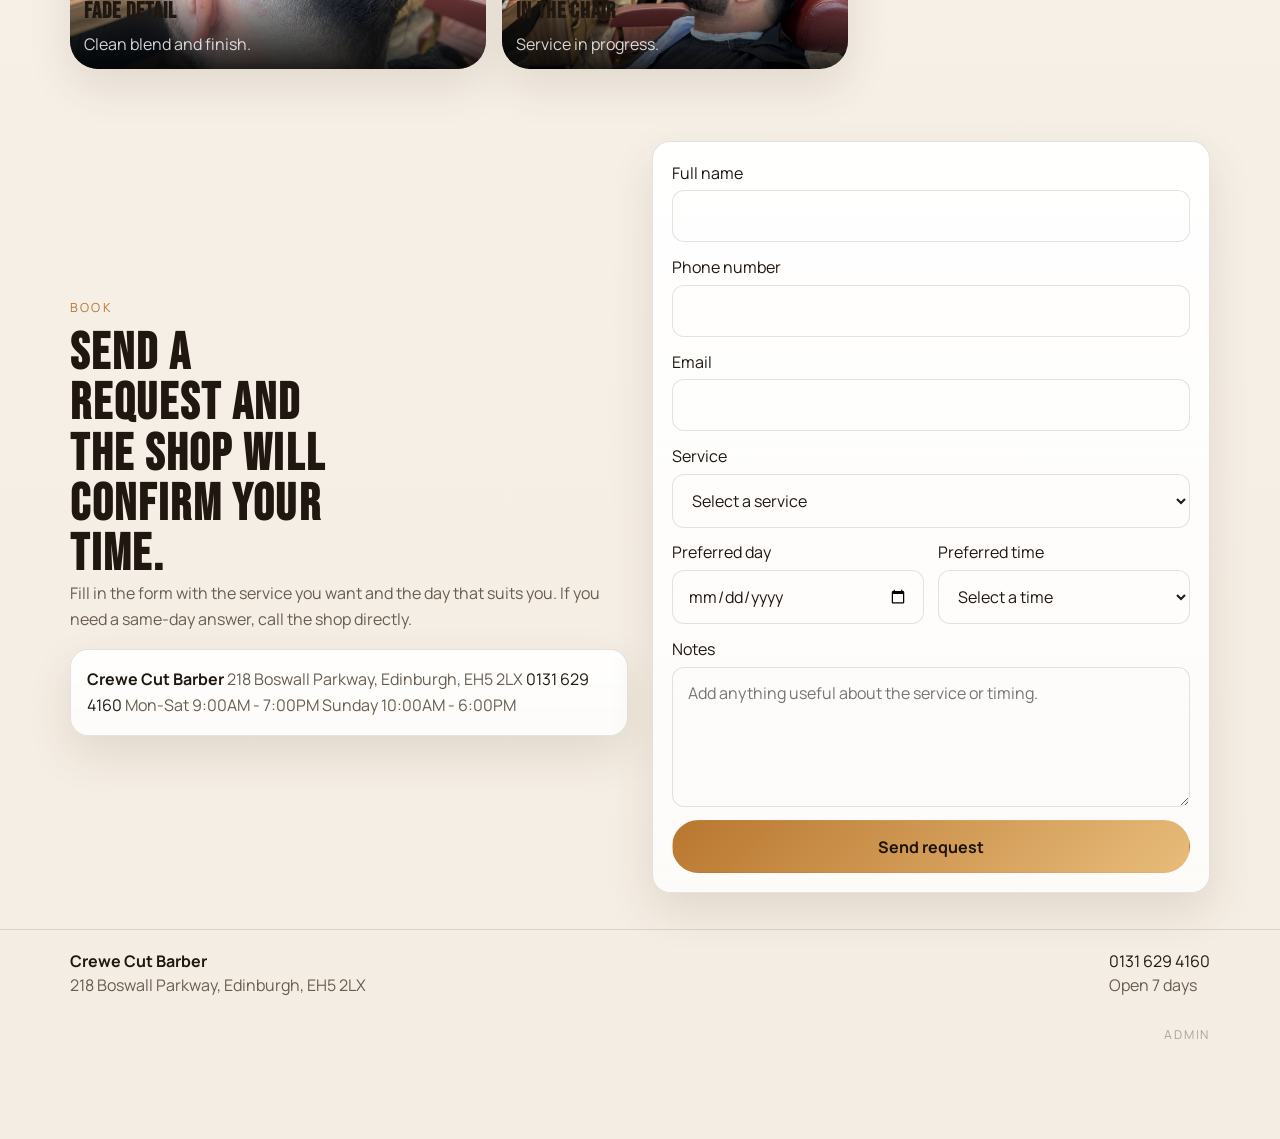
==== commit d846c2c9: "Improve mobile layout and add theme toggle" ====
--- a/public/index.html
+++ b/public/index.html
@@ -14,7 +14,7 @@
       href="https://fonts.googleapis.com/css2?family=Bebas+Neue&family=Manrope:wght@400;500;600;700;800&display=swap"
       rel="stylesheet"
     >
-    <link rel="stylesheet" href="styles.css?v=20260420-client-ready">
+    <link rel="stylesheet" href="styles.css?v=202604241520-mobile-theme">
   </head>
   <body>
     <div class="topbar">
@@ -31,12 +31,18 @@
           <span class="brand-main">Crewe Cut Barber</span>
           <span class="brand-sub">Edinburgh</span>
         </a>
-        <nav class="nav-links">
-          <a href="#services">Services</a>
-          <a href="#gallery">Gallery</a>
-          <a href="#booking">Book</a>
-          <a href="#contact">Contact</a>
-        </nav>
+        <div class="nav-actions">
+          <nav class="nav-links">
+            <a href="#services">Services</a>
+            <a href="#gallery">Gallery</a>
+            <a href="#booking">Book</a>
+            <a href="#contact">Contact</a>
+          </nav>
+          <button class="theme-toggle" type="button" data-theme-toggle aria-label="Switch theme">
+            <span class="theme-toggle-icon" data-theme-icon>☀</span>
+            <span class="theme-toggle-label" data-theme-label>Light</span>
+          </button>
+        </div>
       </div>
     </header>
 
@@ -364,7 +370,7 @@
     </div>
 
     <script src="https://cdn.jsdelivr.net/npm/@supabase/supabase-js@2"></script>
-    <script src="config.js"></script>
-    <script src="app.js?v=20260420-client-ready"></script>
+    <script src="config.js?v=202604241520-mobile-theme"></script>
+    <script src="app.js?v=202604241520-mobile-theme"></script>
   </body>
 </html>
--- a/public/styles.css
+++ b/public/styles.css
@@ -12,6 +12,18 @@
   --radius-sm: 12px;
 }
 
+body[data-theme="light"] {
+  --bg: #f4ede3;
+  --panel: rgba(255, 255, 255, 0.78);
+  --panel-strong: rgba(255, 255, 255, 0.96);
+  --text: #1f1710;
+  --muted: #695d4f;
+  --accent: #b9772f;
+  --line: rgba(37, 24, 12, 0.12);
+  --shadow: 0 18px 44px rgba(92, 61, 28, 0.12);
+  color-scheme: light;
+}
+
 * {
   box-sizing: border-box;
 }
@@ -27,6 +39,12 @@
   background: radial-gradient(circle at top left, rgba(212, 164, 104, 0.14), transparent 28%), var(--bg);
 }
 
+body[data-theme="light"] {
+  background:
+    radial-gradient(circle at top left, rgba(185, 119, 47, 0.16), transparent 28%),
+    linear-gradient(180deg, #fbf7f1 0%, #f4ede3 100%);
+}
+
 a {
   color: inherit;
   text-decoration: none;
@@ -61,6 +79,7 @@
 
 .topbar-inner,
 .nav-row,
+.nav-actions,
 .footer-row,
 .admin-topbar,
 .admin-topbar-actions,
@@ -86,8 +105,17 @@
   backdrop-filter: blur(16px);
 }
 
+body[data-theme="light"] .site-header,
+body[data-theme="light"] .admin-topbar {
+  background: rgba(251, 247, 241, 0.88);
+}
+
 .nav-row {
   min-height: 66px;
+}
+
+.nav-actions {
+  flex-wrap: wrap;
 }
 
 .brand {
@@ -124,6 +152,50 @@
   display: flex;
   flex-wrap: wrap;
   gap: 0.85rem;
+}
+
+.theme-toggle {
+  display: inline-flex;
+  align-items: center;
+  justify-content: center;
+  gap: 0.55rem;
+  min-height: 42px;
+  padding: 0.62rem 0.92rem;
+  border: 1px solid var(--line);
+  border-radius: 999px;
+  color: var(--text);
+  cursor: pointer;
+  background: rgba(255, 255, 255, 0.05);
+  box-shadow: 0 14px 30px rgba(0, 0, 0, 0.16);
+  transition: transform 180ms ease, background 180ms ease, border-color 180ms ease;
+}
+
+.theme-toggle:hover,
+.theme-toggle:focus-visible {
+  transform: translateY(-1px);
+  border-color: rgba(212, 164, 104, 0.34);
+  background: rgba(255, 255, 255, 0.09);
+}
+
+.theme-toggle-icon {
+  font-size: 1rem;
+  line-height: 1;
+}
+
+.theme-toggle-label {
+  font-size: 0.82rem;
+  font-weight: 800;
+  letter-spacing: 0.08em;
+  text-transform: uppercase;
+}
+
+.theme-toggle-compact {
+  min-width: 42px;
+  padding-inline: 0.78rem;
+}
+
+.theme-toggle-compact .theme-toggle-label {
+  display: none;
 }
 
 .nav-links a {
@@ -231,6 +303,11 @@
   border-color: var(--line);
   color: var(--text);
   background: rgba(255, 255, 255, 0.035);
+}
+
+body[data-theme="light"] .button-secondary,
+body[data-theme="light"] .theme-toggle {
+  background: rgba(255, 255, 255, 0.72);
 }
 
 .button-full {
@@ -456,6 +533,21 @@
   background: #f8d6d6;
 }
 
+.availability-note {
+  padding: 0.85rem 0.95rem;
+  border: 1px solid rgba(212, 164, 104, 0.26);
+  border-radius: var(--radius-sm);
+  color: var(--accent);
+  background: rgba(212, 164, 104, 0.1);
+  font-weight: 700;
+}
+
+.availability-note.error {
+  color: #ffd8d8;
+  border-color: rgba(245, 118, 118, 0.32);
+  background: rgba(180, 48, 48, 0.16);
+}
+
 .site-footer {
   padding: 1.25rem 0 6rem;
   border-top: 1px solid var(--line);
@@ -497,6 +589,10 @@
   overflow: hidden;
   border-radius: var(--radius-lg);
   background: #111;
+}
+
+body[data-theme="light"] .lightbox-dialog {
+  background: #fffdf9;
 }
 
 .lightbox-dialog img {
@@ -526,6 +622,11 @@
   font-size: 1.7rem;
 }
 
+body[data-theme="light"] .lightbox-close {
+  color: var(--text);
+  background: rgba(255, 255, 255, 0.9);
+}
+
 .reveal {
   opacity: 0;
   transform: translateY(18px);
@@ -554,6 +655,14 @@
   transform: translateX(-50%);
 }
 
+body[data-theme="light"] .mobile-cta-bar {
+  background: rgba(251, 247, 241, 0.94);
+}
+
+body[data-theme="light"] .mobile-cta-bar a {
+  background: rgba(185, 119, 47, 0.08);
+}
+
 .mobile-cta-bar a {
   display: inline-flex;
   align-items: center;
@@ -574,11 +683,15 @@
   display: grid;
   place-items: center;
   padding: 1rem;
+  background:
+    radial-gradient(circle at 20% 15%, rgba(212, 164, 104, 0.2), transparent 30%),
+    linear-gradient(135deg, #090b0d, #111316 62%, #1a1209);
 }
 
 .admin-login-card {
   width: min(410px, 100%);
-  padding: 1.35rem;
+  padding: 1.5rem;
+  border-color: rgba(212, 164, 104, 0.22);
 }
 
 .admin-login-card h1,
@@ -590,8 +703,22 @@
 }
 
 .admin-login-card h1 {
+  margin-bottom: 0;
+  font-size: 1.65rem;
+}
+
+.admin-login-head {
+  display: flex;
+  align-items: center;
+  justify-content: space-between;
+  gap: 0.75rem;
   margin-bottom: 1rem;
-  font-size: 1.65rem;
+}
+
+.admin-topbar-tools {
+  display: inline-flex;
+  align-items: center;
+  gap: 0.7rem;
 }
 
 .admin-login-form {
@@ -605,6 +732,13 @@
   padding: 0.85rem 1rem;
 }
 
+.admin-app {
+  min-height: 100vh;
+  background:
+    radial-gradient(circle at top right, rgba(212, 164, 104, 0.11), transparent 28%),
+    linear-gradient(180deg, rgba(255, 255, 255, 0.02), transparent 380px);
+}
+
 .admin-topbar-brand {
   display: grid;
   gap: 0.1rem;
@@ -631,6 +765,11 @@
   background: rgba(212, 164, 104, 0.12);
 }
 
+.admin-view-site {
+  min-height: 40px;
+  white-space: nowrap;
+}
+
 .admin-layout {
   padding: 1rem;
 }
@@ -656,8 +795,43 @@
   font-size: 1.55rem;
 }
 
+.admin-section-actions {
+  display: flex;
+  flex-wrap: wrap;
+  gap: 0.7rem;
+  justify-content: flex-end;
+}
+
 .admin-panel h3 {
   font-size: 1.05rem;
+}
+
+.admin-toolbar {
+  display: grid;
+  grid-template-columns: minmax(220px, 1fr) minmax(180px, 260px);
+  gap: 0.85rem;
+  padding: 1rem;
+  border: 1px solid var(--line);
+  border-radius: var(--radius-md);
+  background: rgba(255, 255, 255, 0.035);
+}
+
+.admin-toolbar label {
+  display: grid;
+  gap: 0.42rem;
+  color: var(--muted);
+  font-size: 0.88rem;
+}
+
+.admin-toolbar input,
+.admin-toolbar select,
+.status-form select {
+  width: 100%;
+  padding: 0.78rem 0.85rem;
+  border: 1px solid var(--line);
+  border-radius: var(--radius-sm);
+  color: var(--text);
+  background: rgba(255, 255, 255, 0.045);
 }
 
 .admin-list {
@@ -683,12 +857,116 @@
   border-radius: var(--radius-md);
 }
 
+.admin-help-text {
+  margin: 0 0 1rem;
+  color: var(--muted);
+  line-height: 1.6;
+}
+
+.settings-list {
+  display: grid;
+  gap: 1rem;
+}
+
+.settings-row {
+  display: grid;
+  gap: 0.9rem;
+  padding: 1rem;
+  border: 1px solid var(--line);
+  border-radius: var(--radius-md);
+  background: rgba(255, 255, 255, 0.035);
+}
+
+.settings-row-head,
+.settings-actions {
+  display: flex;
+  align-items: center;
+  justify-content: space-between;
+  gap: 0.8rem;
+  flex-wrap: wrap;
+}
+
+.settings-actions {
+  justify-content: flex-end;
+}
+
+.settings-check {
+  display: inline-flex;
+  align-items: center;
+  gap: 0.4rem;
+  color: var(--muted);
+  font-size: 0.88rem;
+}
+
+.settings-grid {
+  display: grid;
+  gap: 0.85rem;
+}
+
+.settings-grid-4 {
+  grid-template-columns: 1.2fr 0.75fr 0.65fr 1.6fr;
+}
+
+.settings-grid label {
+  display: grid;
+  gap: 0.42rem;
+  color: var(--muted);
+  font-size: 0.88rem;
+}
+
+.settings-grid input,
+.settings-grid select,
+.settings-grid textarea {
+  width: 100%;
+  padding: 0.82rem 0.9rem;
+  border: 1px solid var(--line);
+  border-radius: var(--radius-sm);
+  color: var(--text);
+  background: rgba(255, 255, 255, 0.045);
+}
+
+.settings-photo-row {
+  display: grid;
+  grid-template-columns: 180px 1fr;
+  gap: 1rem;
+  align-items: start;
+}
+
+.settings-photo-row img {
+  aspect-ratio: 4 / 3;
+  object-fit: cover;
+  border: 1px solid var(--line);
+  border-radius: var(--radius-sm);
+}
+
+.mini-button {
+  min-height: 34px;
+  padding: 0.45rem 0.75rem;
+  border: 1px solid var(--line);
+  border-radius: 999px;
+  color: var(--text);
+  cursor: pointer;
+  background: rgba(255, 255, 255, 0.05);
+  font-size: 0.82rem;
+  font-weight: 800;
+}
+
+.mini-button.danger {
+  color: #ffc7c7;
+  border-color: rgba(245, 118, 118, 0.24);
+  background: rgba(180, 48, 48, 0.12);
+}
+
 .admin-list-side {
   text-align: right;
 }
 
 .table-wrap {
   overflow-x: auto;
+}
+
+.table-panel {
+  padding: 0;
 }
 
 .bookings-table {
@@ -698,10 +976,22 @@
 
 .bookings-table th,
 .bookings-table td {
-  padding: 0.95rem 0.75rem;
+  padding: 1rem;
   border-bottom: 1px solid var(--line);
   text-align: left;
   vertical-align: top;
+}
+
+.bookings-table th {
+  color: var(--muted);
+  font-size: 0.76rem;
+  letter-spacing: 0.1em;
+  text-transform: uppercase;
+  background: rgba(255, 255, 255, 0.035);
+}
+
+.bookings-table tr:last-child td {
+  border-bottom: 0;
 }
 
 .bookings-table td span {
@@ -798,6 +1088,10 @@
     align-items: flex-start;
     flex-direction: column;
   }
+
+  .admin-toolbar {
+    grid-template-columns: 1fr;
+  }
 }
 
 @media (max-width: 680px) {
@@ -805,48 +1099,172 @@
     width: min(100% - 1rem, 1140px);
   }
 
+  .topbar {
+    display: none;
+  }
+
   .topbar-inner,
-  .nav-row,
   .footer-row {
     align-items: flex-start;
     flex-direction: column;
-    padding: 0.75rem 0;
-  }
-
-  .nav-links,
-  .admin-nav {
+    padding: 0.7rem 0;
+  }
+
+  .site-header {
+    background: rgba(11, 13, 15, 0.94);
+  }
+
+  .nav-row {
     display: grid;
-    grid-template-columns: repeat(2, minmax(0, 1fr));
+    grid-template-columns: minmax(0, 1fr) auto;
+    align-items: start;
+    min-height: auto;
+    gap: 0.7rem;
+    padding: 0.7rem 0;
+  }
+
+  .brand-main {
+    font-size: 1.52rem;
+    line-height: 1;
+  }
+
+  .brand-sub {
+    display: none;
+  }
+
+  .nav-actions {
+    display: grid;
+    grid-column: 1 / -1;
+    grid-template-columns: minmax(0, 1fr) auto;
+    align-items: center;
+    gap: 0.6rem;
     width: 100%;
   }
 
-  .nav-links a,
-  .admin-nav-button {
+  .nav-links {
+    display: flex;
+    flex-wrap: nowrap;
+    gap: 0.45rem;
+    min-width: 0;
+    overflow-x: auto;
+    padding-bottom: 0.15rem;
+    scrollbar-width: none;
+  }
+
+  .nav-links::-webkit-scrollbar,
+  .admin-nav::-webkit-scrollbar {
+    display: none;
+  }
+
+  .nav-links a {
     display: inline-flex;
     justify-content: center;
-    padding: 0.75rem;
+    flex: 0 0 auto;
+    min-width: 92px;
+    padding: 0.62rem 0.82rem;
     border: 1px solid var(--line);
     border-radius: 999px;
     background: rgba(255, 255, 255, 0.04);
+    font-size: 0.9rem;
+    font-weight: 800;
+  }
+
+  .theme-toggle {
+    min-width: 44px;
+    min-height: 44px;
+    padding: 0.6rem 0.78rem;
+  }
+
+  .theme-toggle:not(.theme-toggle-compact) .theme-toggle-label {
+    display: none;
   }
 
   .hero,
   .services,
   .gallery,
   .booking {
-    padding: 1.75rem 0;
+    padding: 1.35rem 0;
+  }
+
+  .hero {
+    padding-top: 1rem;
+  }
+
+  .hero-grid,
+  .booking-grid {
+    gap: 1rem;
+  }
+
+  .hero .eyebrow {
+    display: none;
   }
 
   h1 {
-    font-size: clamp(2.75rem, 13vw, 4rem);
+    max-width: 10ch;
+    margin-bottom: 0.75rem;
+    font-size: clamp(2.45rem, 12vw, 3.45rem);
   }
 
   h2 {
-    font-size: clamp(2rem, 10vw, 3rem);
+    font-size: clamp(1.85rem, 9vw, 2.65rem);
+  }
+
+  .lead,
+  .section-copy {
+    font-size: 0.95rem;
+    line-height: 1.55;
+  }
+
+  .pill-row {
+    display: grid;
+    grid-template-columns: repeat(2, minmax(0, 1fr));
+    gap: 0.55rem;
+    margin: 0.95rem 0;
+  }
+
+  .info-pill {
+    display: inline-flex;
+    align-items: center;
+    justify-content: center;
+    min-height: 42px;
+    padding: 0.52rem 0.58rem;
+    text-align: center;
+    font-size: 0.82rem;
+  }
+
+  .hero-actions {
+    display: grid;
+    grid-template-columns: 1fr 1fr;
+    gap: 0.55rem;
+    margin: 1rem 0;
+  }
+
+  .button {
+    min-height: 46px;
+    padding: 0.78rem 0.95rem;
+  }
+
+  .hero .stats-grid {
+    grid-template-columns: 1fr;
+    gap: 0.55rem;
+  }
+
+  .hero-visual {
+    order: -1;
+  }
+
+  .hero .stat-card {
+    display: flex;
+    align-items: center;
+    justify-content: space-between;
+    gap: 1rem;
+    padding: 0.8rem 0.9rem;
   }
 
   .hero-visual img {
-    min-height: 340px;
+    min-height: 280px;
+    max-height: 330px;
+    border-radius: 22px;
   }
 
   .floating-card {
@@ -855,16 +1273,31 @@
     margin-top: 0.75rem;
   }
 
+  .floating-bottom {
+    display: none;
+  }
+
   .services-grid,
   .gallery-grid,
   .stats-grid,
   .admin-meta-grid,
-  .split-fields {
+  .split-fields,
+  .settings-grid-4,
+  .settings-photo-row {
     grid-template-columns: 1fr;
   }
 
   .gallery-grid {
-    grid-auto-rows: 220px;
+    grid-auto-rows: 210px;
+  }
+
+  .booking-copy {
+    display: grid;
+    gap: 0.85rem;
+  }
+
+  .booking-form {
+    order: -1;
   }
 
   .gallery-card-1 {
@@ -873,7 +1306,74 @@
 
   .admin-layout,
   .admin-login-wrap {
-    padding: 1rem;
+    padding: 0.75rem;
+  }
+
+  .admin-login-card {
+    padding: 1.15rem;
+    border-radius: 22px;
+  }
+
+  .admin-login-card h1 {
+    font-size: 1.35rem;
+  }
+
+  .admin-topbar {
+    gap: 0.75rem;
+    padding: 0.75rem;
+  }
+
+  .admin-topbar-brand strong {
+    font-size: 0.98rem;
+  }
+
+  .admin-topbar-brand span {
+    font-size: 0.74rem;
+  }
+
+  .admin-topbar-actions {
+    width: 100%;
+    gap: 0.65rem;
+    align-items: center;
+    flex-direction: row;
+    flex-wrap: wrap;
+  }
+
+  .admin-nav {
+    display: flex;
+    flex-wrap: nowrap;
+    gap: 0.45rem;
+    width: 100%;
+    overflow-x: auto;
+    padding-bottom: 0.15rem;
+    scrollbar-width: none;
+  }
+
+  .admin-nav-button {
+    display: inline-flex;
+    flex: 0 0 auto;
+    justify-content: center;
+    min-height: 38px;
+    padding: 0.58rem 0.78rem;
+    border: 1px solid var(--line);
+    border-radius: 999px;
+    background: rgba(255, 255, 255, 0.04);
+    font-size: 0.82rem;
+  }
+
+  .admin-view-site,
+  #logout-button {
+    width: calc(50% - 0.35rem);
+    min-height: 42px;
+    font-size: 0.86rem;
+  }
+
+  .admin-layout {
+    padding-top: 0.75rem;
+  }
+
+  .admin-content {
+    gap: 0.75rem;
   }
 
   .admin-section-head,
@@ -884,6 +1384,59 @@
     flex-direction: column;
   }
 
+  .admin-section-actions {
+    width: 100%;
+    display: grid;
+    grid-template-columns: 1fr 1fr;
+  }
+
+  .admin-section-actions .button {
+    width: 100%;
+  }
+
+  .admin-section h2 {
+    font-size: 1.3rem;
+  }
+
+  .admin-panel,
+  .settings-row,
+  .mobile-booking-card,
+  .mobile-booking-empty {
+    border-radius: 16px;
+  }
+
+  .admin-panel,
+  .settings-row,
+  .mobile-booking-card {
+    padding: 0.85rem;
+  }
+
+  .admin-toolbar {
+    padding: 0.85rem;
+  }
+
+  .booking-form input,
+  .booking-form select,
+  .booking-form textarea,
+  .admin-toolbar input,
+  .admin-toolbar select,
+  .status-form select,
+  .settings-grid input,
+  .settings-grid select,
+  .settings-grid textarea {
+    padding: 0.78rem 0.82rem;
+    font-size: 16px;
+  }
+
+  .settings-actions {
+    width: 100%;
+    justify-content: space-between;
+  }
+
+  .settings-photo-row img {
+    max-height: 220px;
+  }
+
   .admin-list-side {
     text-align: left;
   }
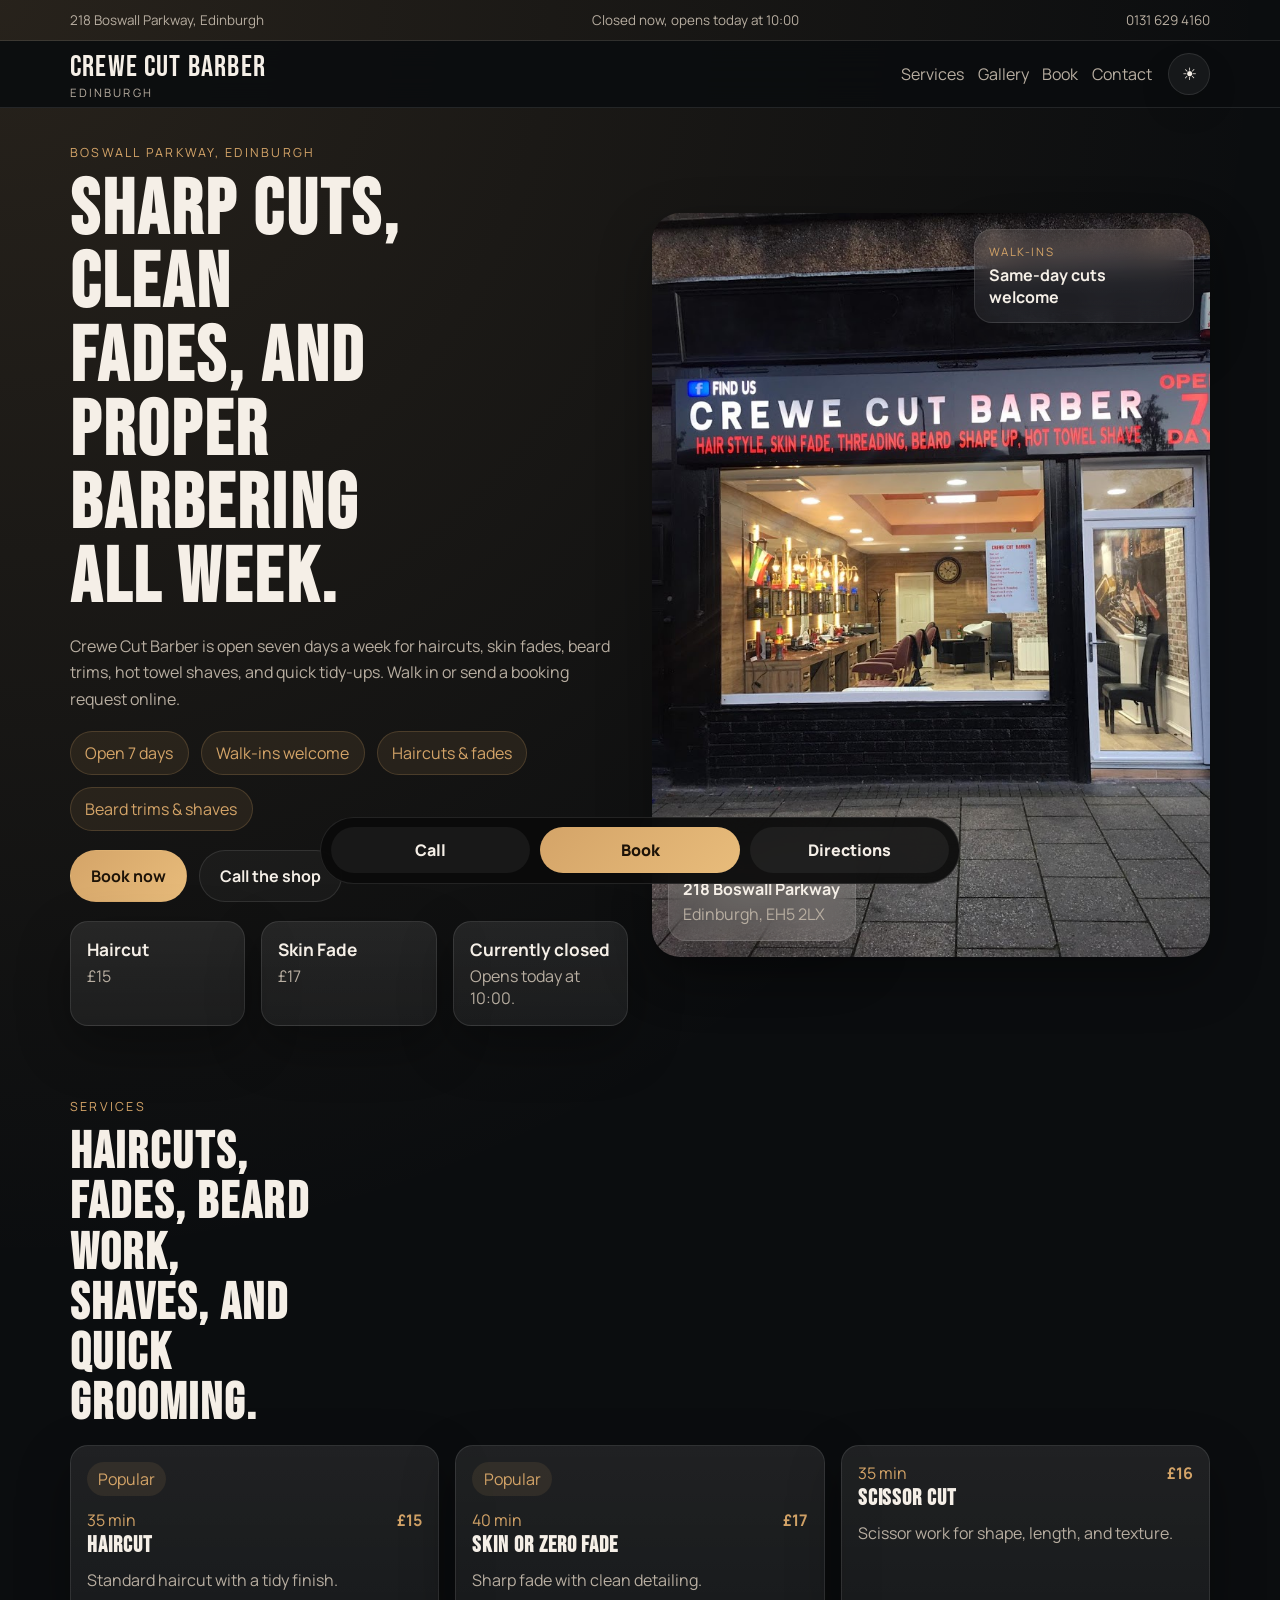
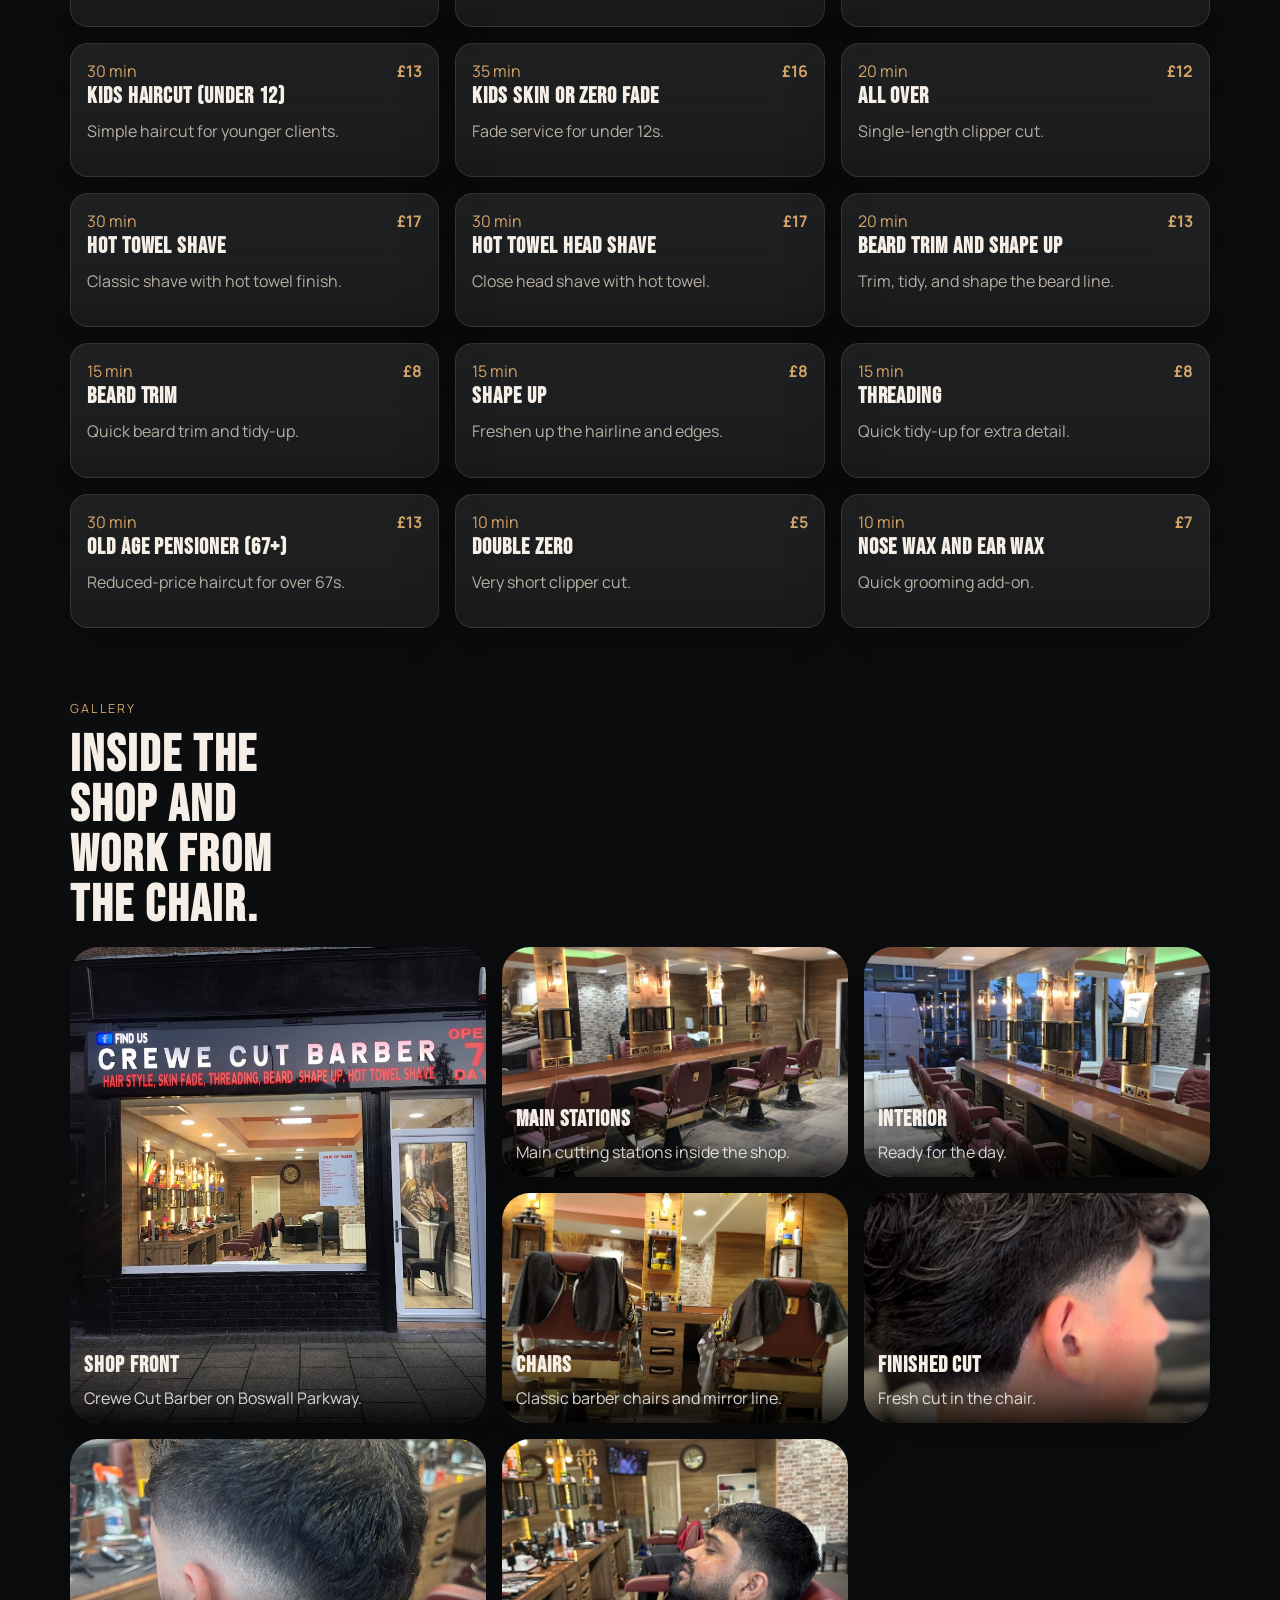
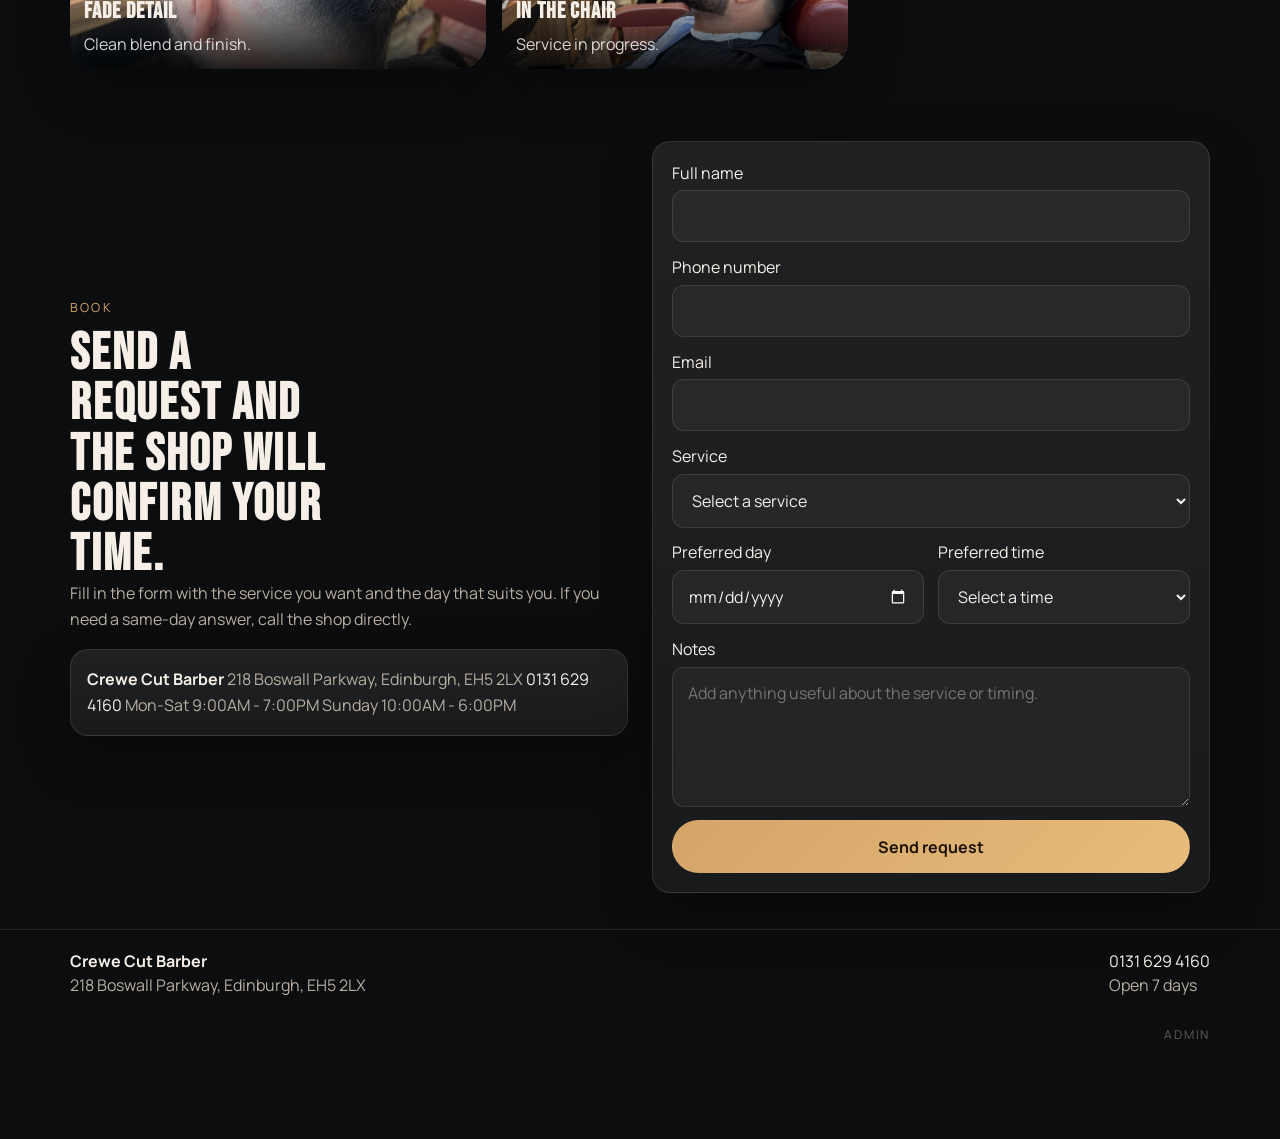
==== commit 449be936: "Refine mobile theme toggle and default dark mode" ====
--- a/public/index.html
+++ b/public/index.html
@@ -14,7 +14,7 @@
       href="https://fonts.googleapis.com/css2?family=Bebas+Neue&family=Manrope:wght@400;500;600;700;800&display=swap"
       rel="stylesheet"
     >
-    <link rel="stylesheet" href="styles.css?v=202604241520-mobile-theme">
+    <link rel="stylesheet" href="styles.css?v=202604241625-dark-icon-mobile">
   </head>
   <body>
     <div class="topbar">
@@ -38,9 +38,8 @@
             <a href="#booking">Book</a>
             <a href="#contact">Contact</a>
           </nav>
-          <button class="theme-toggle" type="button" data-theme-toggle aria-label="Switch theme">
+          <button class="theme-toggle theme-toggle-compact" type="button" data-theme-toggle aria-label="Switch theme">
             <span class="theme-toggle-icon" data-theme-icon>☀</span>
-            <span class="theme-toggle-label" data-theme-label>Light</span>
           </button>
         </div>
       </div>
@@ -370,7 +369,7 @@
     </div>
 
     <script src="https://cdn.jsdelivr.net/npm/@supabase/supabase-js@2"></script>
-    <script src="config.js?v=202604241520-mobile-theme"></script>
-    <script src="app.js?v=202604241520-mobile-theme"></script>
+    <script src="config.js?v=202604241625-dark-icon-mobile"></script>
+    <script src="app.js?v=202604241625-dark-icon-mobile"></script>
   </body>
 </html>
--- a/public/styles.css
+++ b/public/styles.css
@@ -158,9 +158,10 @@
   display: inline-flex;
   align-items: center;
   justify-content: center;
-  gap: 0.55rem;
+  width: 42px;
+  min-width: 42px;
   min-height: 42px;
-  padding: 0.62rem 0.92rem;
+  padding: 0;
   border: 1px solid var(--line);
   border-radius: 999px;
   color: var(--text);
@@ -178,20 +179,17 @@
 }
 
 .theme-toggle-icon {
-  font-size: 1rem;
+  font-size: 1.05rem;
   line-height: 1;
 }
 
 .theme-toggle-label {
-  font-size: 0.82rem;
-  font-weight: 800;
-  letter-spacing: 0.08em;
-  text-transform: uppercase;
+  display: none;
 }
 
 .theme-toggle-compact {
   min-width: 42px;
-  padding-inline: 0.78rem;
+  padding-inline: 0;
 }
 
 .theme-toggle-compact .theme-toggle-label {
@@ -1117,10 +1115,10 @@
   .nav-row {
     display: grid;
     grid-template-columns: minmax(0, 1fr) auto;
-    align-items: start;
+    align-items: center;
     min-height: auto;
-    gap: 0.7rem;
-    padding: 0.7rem 0;
+    gap: 0.55rem;
+    padding: 0.65rem 0 0.75rem;
   }
 
   .brand-main {
@@ -1136,18 +1134,20 @@
     display: grid;
     grid-column: 1 / -1;
     grid-template-columns: minmax(0, 1fr) auto;
-    align-items: center;
-    gap: 0.6rem;
+    align-items: start;
+    gap: 0.5rem;
     width: 100%;
   }
 
   .nav-links {
     display: flex;
+    grid-column: 1 / -1;
+    order: 2;
     flex-wrap: nowrap;
-    gap: 0.45rem;
+    gap: 0.4rem;
     min-width: 0;
     overflow-x: auto;
-    padding-bottom: 0.15rem;
+    padding-bottom: 0.1rem;
     scrollbar-width: none;
   }
 
@@ -1160,23 +1160,20 @@
     display: inline-flex;
     justify-content: center;
     flex: 0 0 auto;
-    min-width: 92px;
-    padding: 0.62rem 0.82rem;
+    min-width: 84px;
+    padding: 0.58rem 0.76rem;
     border: 1px solid var(--line);
     border-radius: 999px;
     background: rgba(255, 255, 255, 0.04);
-    font-size: 0.9rem;
+    font-size: 0.82rem;
     font-weight: 800;
   }
 
   .theme-toggle {
-    min-width: 44px;
-    min-height: 44px;
-    padding: 0.6rem 0.78rem;
-  }
-
-  .theme-toggle:not(.theme-toggle-compact) .theme-toggle-label {
-    display: none;
+    justify-self: end;
+    width: 42px;
+    min-width: 42px;
+    min-height: 42px;
   }
 
   .hero,
@@ -1187,7 +1184,7 @@
   }
 
   .hero {
-    padding-top: 1rem;
+    padding-top: 0.8rem;
   }
 
   .hero-grid,
@@ -1262,8 +1259,8 @@
   }
 
   .hero-visual img {
-    min-height: 280px;
-    max-height: 330px;
+    min-height: 250px;
+    max-height: 300px;
     border-radius: 22px;
   }
 
@@ -1451,8 +1448,15 @@
   }
 
   .mobile-cta-bar {
-    bottom: 0.55rem;
-    width: calc(100% - 1rem);
-    border-radius: 24px;
-  }
-}
+    bottom: 0.45rem;
+    width: calc(100% - 0.75rem);
+    padding: 0.45rem;
+    gap: 0.45rem;
+    border-radius: 20px;
+  }
+
+  .mobile-cta-bar a {
+    min-height: 44px;
+    font-size: 0.9rem;
+  }
+}
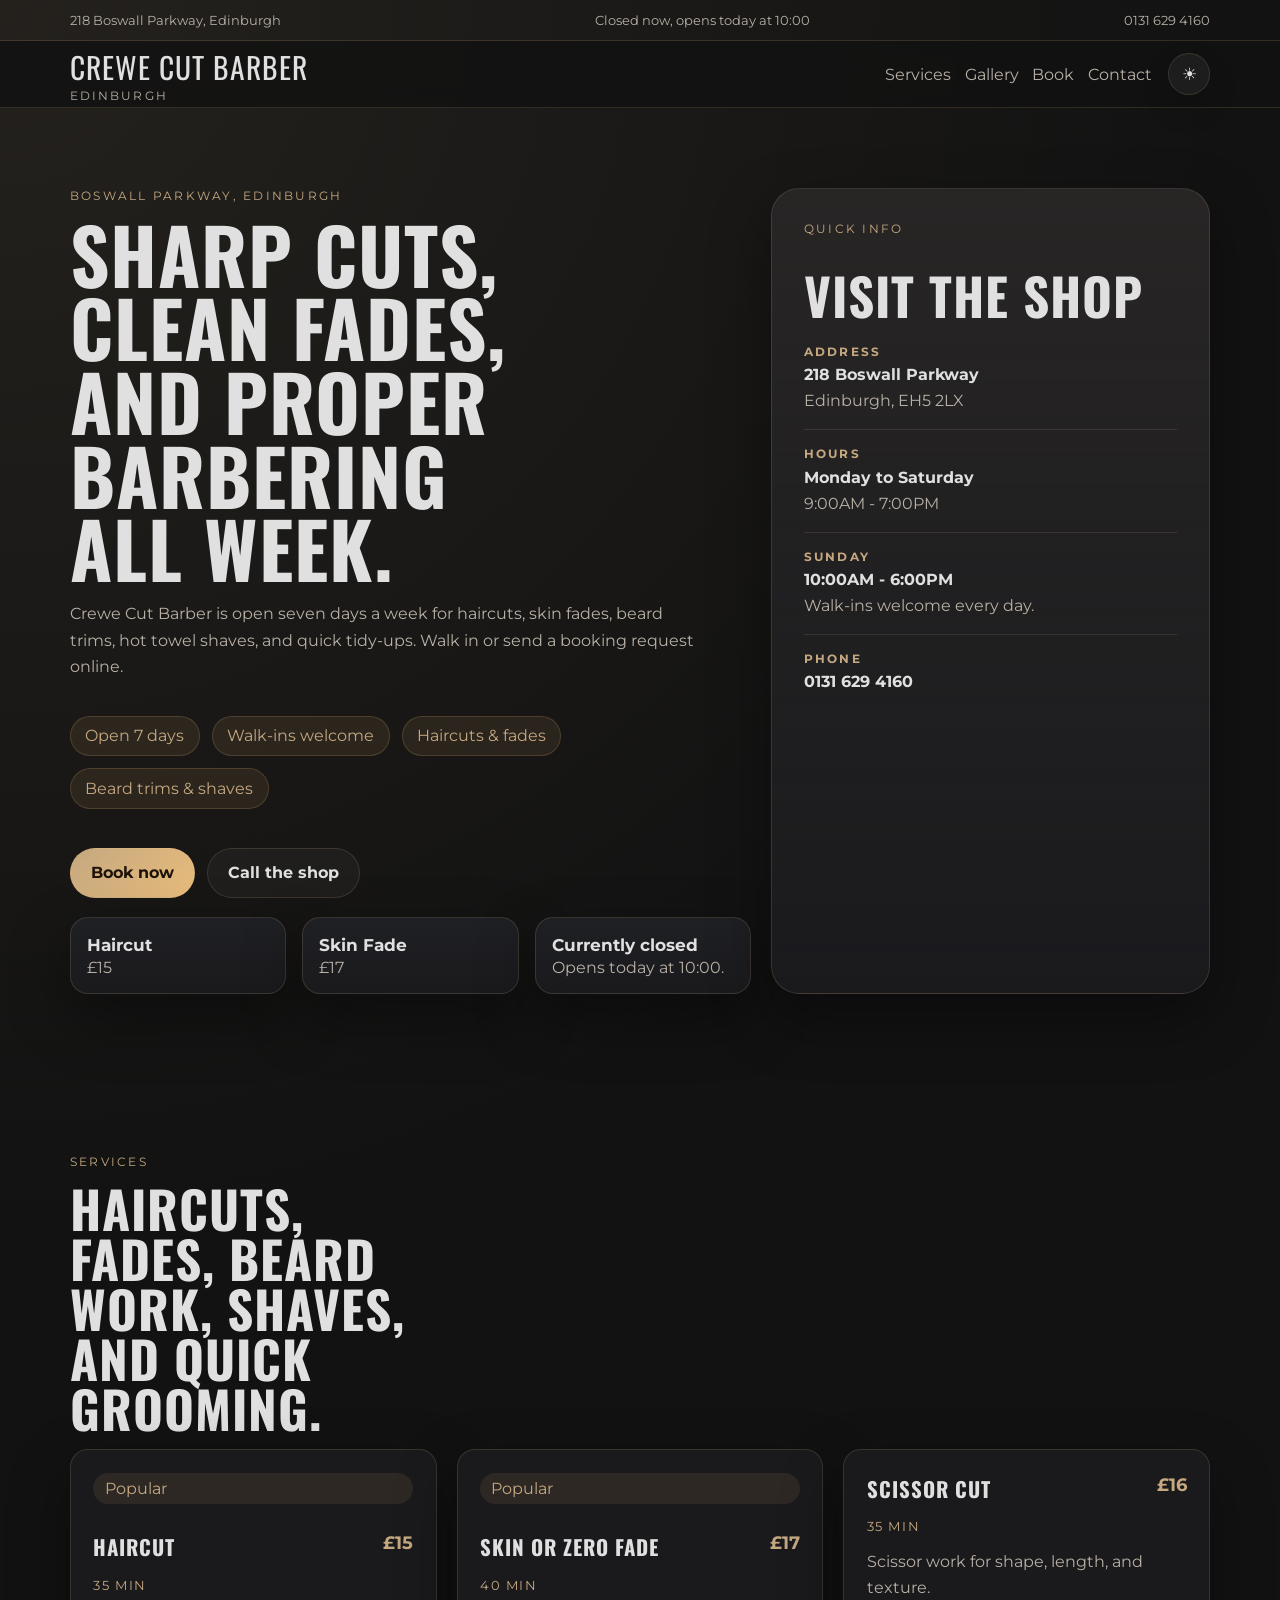
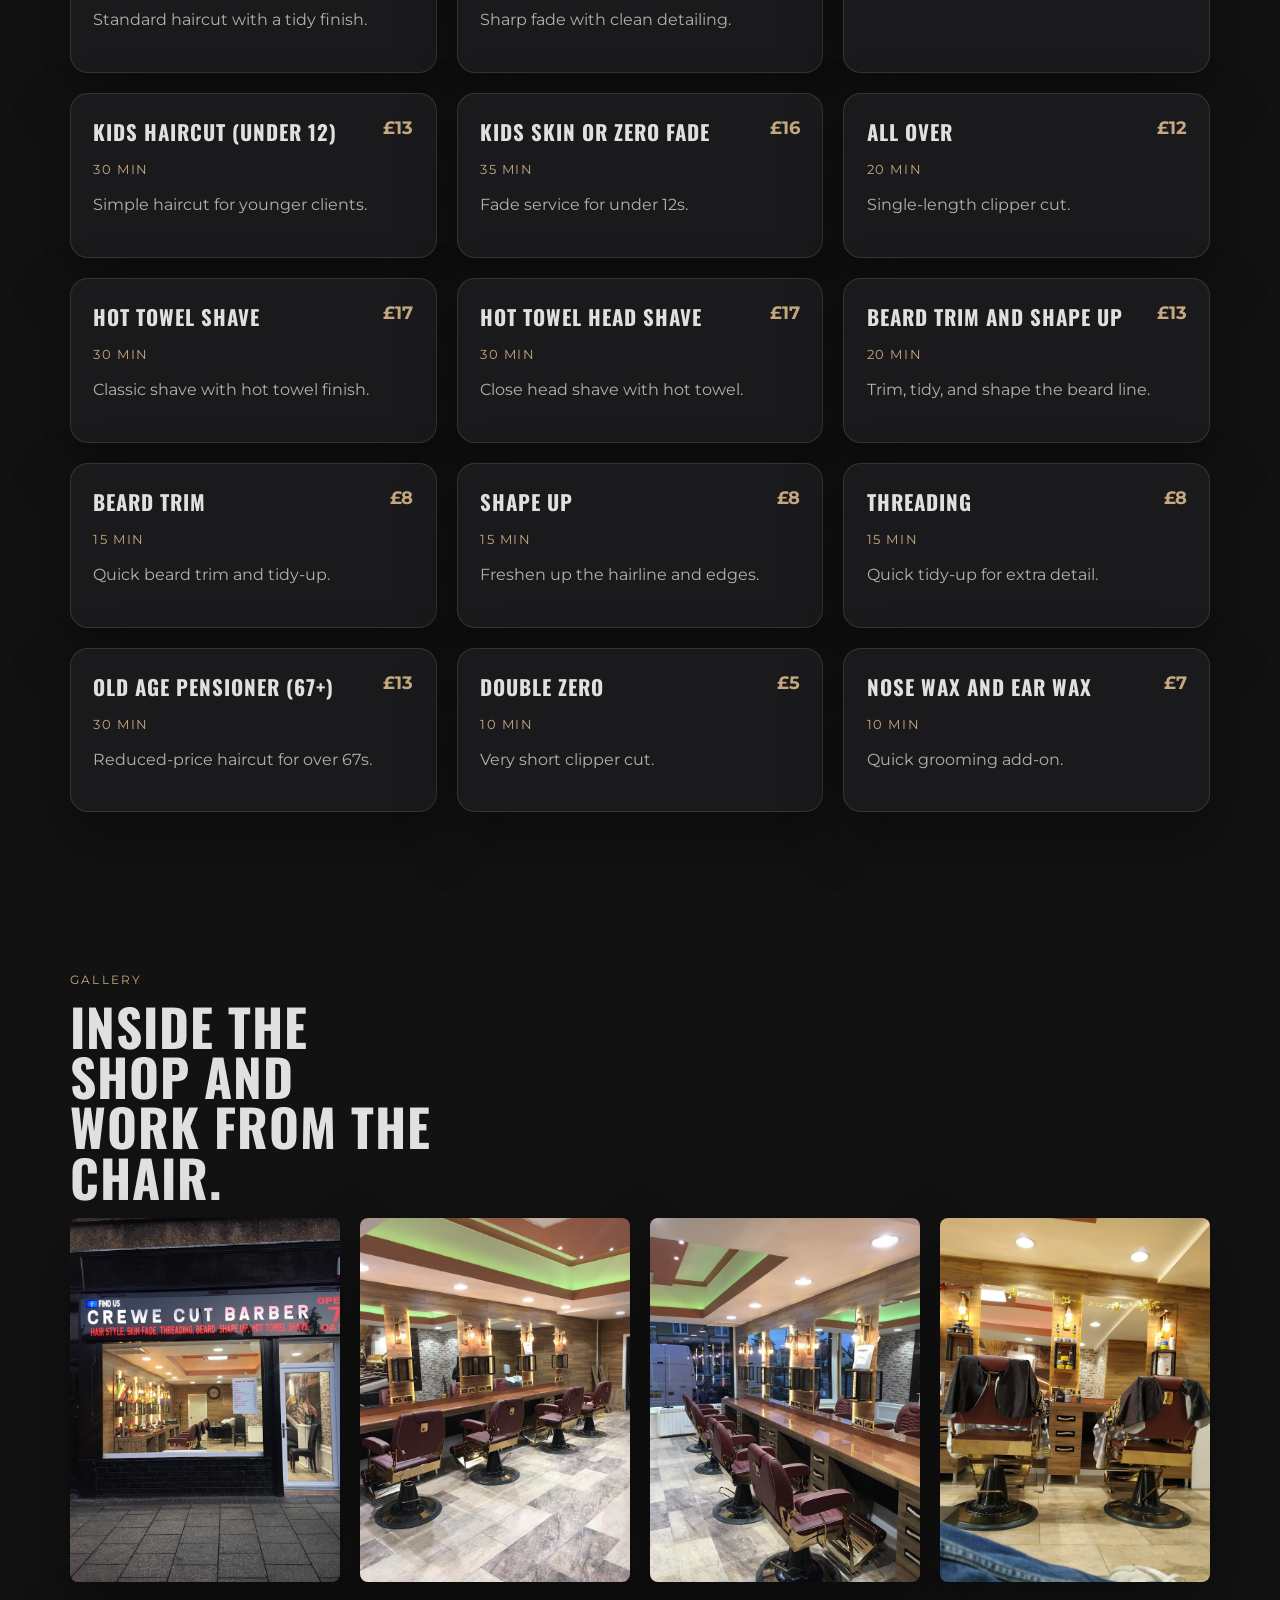
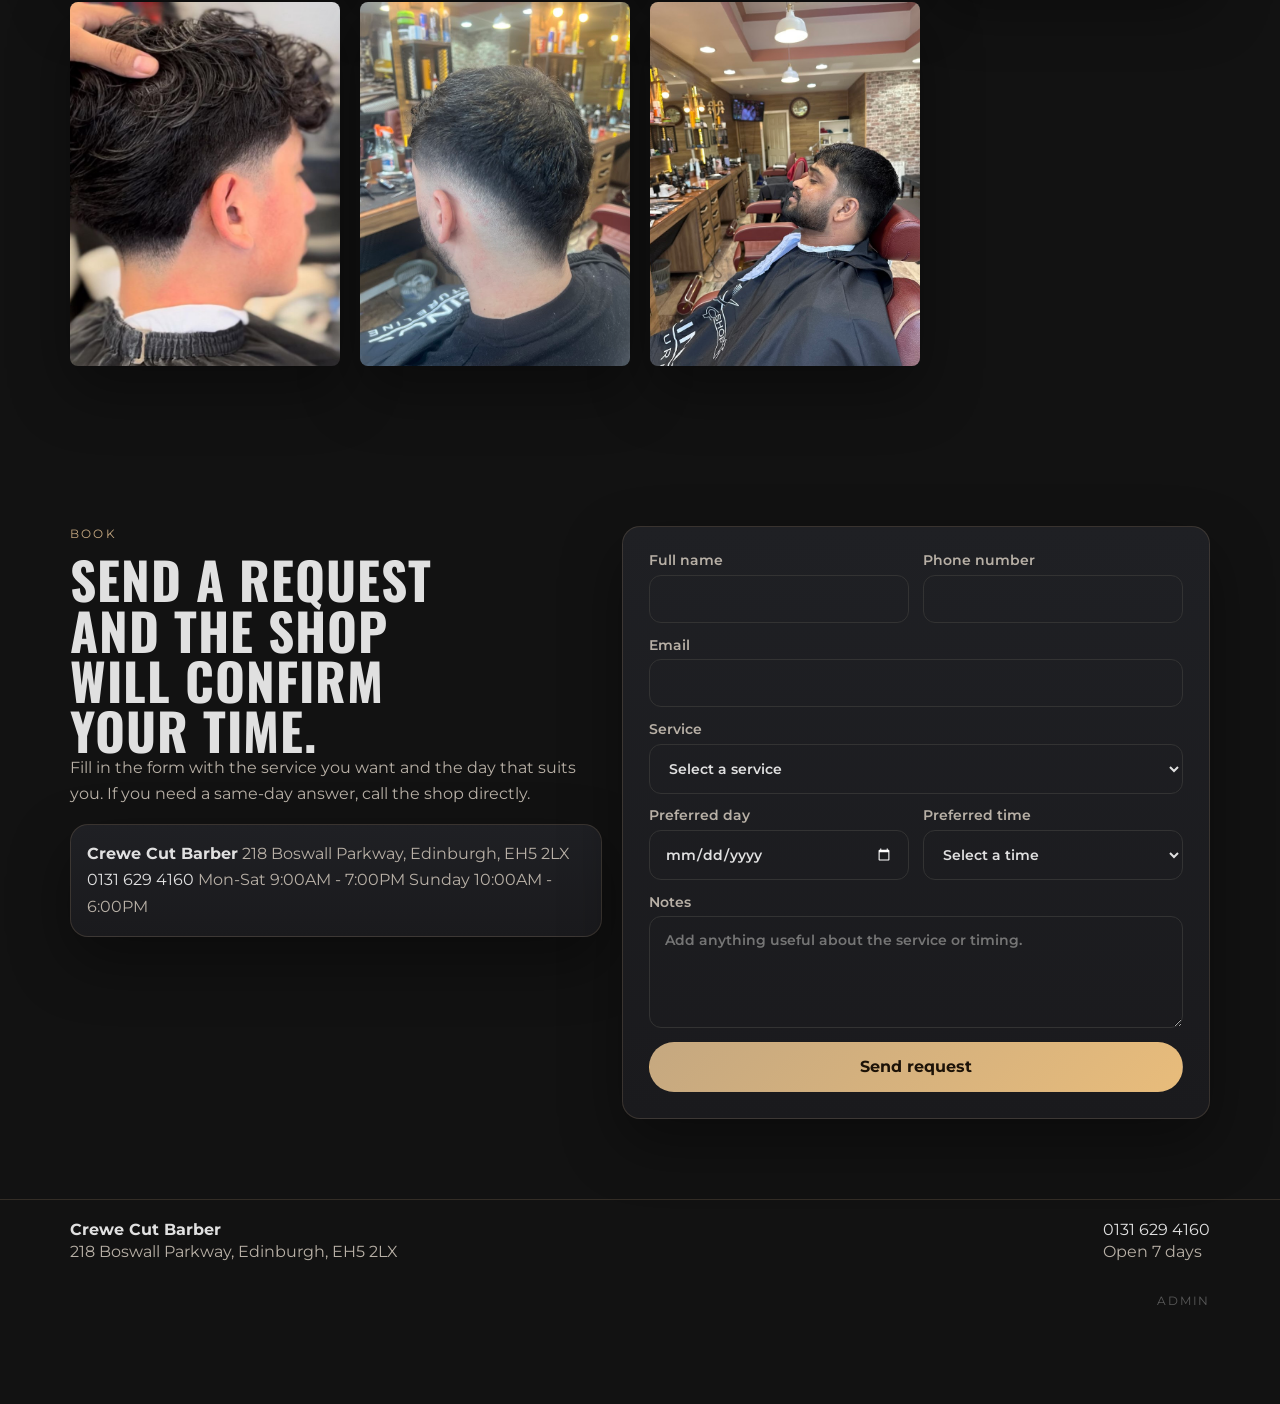
==== commit 7f198d72: "Refresh public layout and mobile experience" ====
--- a/public/index.html
+++ b/public/index.html
@@ -11,10 +11,10 @@
     <link rel="preconnect" href="https://fonts.googleapis.com">
     <link rel="preconnect" href="https://fonts.gstatic.com" crossorigin>
     <link
-      href="https://fonts.googleapis.com/css2?family=Bebas+Neue&family=Manrope:wght@400;500;600;700;800&display=swap"
+      href="https://fonts.googleapis.com/css2?family=Montserrat:wght@400;500;600;700;800&family=Oswald:wght@400;500;600;700&display=swap"
       rel="stylesheet"
     >
-    <link rel="stylesheet" href="styles.css?v=202604241625-dark-icon-mobile">
+    <link rel="stylesheet" href="styles.css?v=202604241915-premium-layout-finish">
   </head>
   <body>
     <div class="topbar">
@@ -46,9 +46,9 @@
     </header>
 
     <main>
-      <section class="hero reveal">
-        <div class="container hero-grid" data-hero-parallax>
-          <div class="hero-copy">
+      <section class="hero fade-in">
+        <div class="container hero-grid">
+          <div class="hero-copy fade-in">
             <p class="eyebrow">Boswall Parkway, Edinburgh</p>
             <h1>Sharp cuts, clean fades, and proper barbering all week.</h1>
             <p class="lead">
@@ -84,115 +84,173 @@
             </div>
           </div>
 
-          <div class="hero-visual">
-            <img src="images/storefront.jpg" alt="Crewe Cut Barber storefront" onerror="this.onerror=null;this.src='images/interior-wide.jpg'">
-            <div class="floating-card floating-top">
-              <span>Walk-ins</span>
-              <strong>Same-day cuts welcome</strong>
-            </div>
-            <div class="floating-card floating-bottom">
-              <span>Address</span>
-              <strong>218 Boswall Parkway</strong>
-              <em>Edinburgh, EH5 2LX</em>
-            </div>
-          </div>
+          <aside class="quick-info-card fade-in">
+            <p class="eyebrow">Quick Info</p>
+            <h2>Visit the shop</h2>
+            <div class="quick-info-list">
+              <div class="quick-info-item">
+                <span class="quick-info-label">Address</span>
+                <strong>218 Boswall Parkway</strong>
+                <p>Edinburgh, EH5 2LX</p>
+              </div>
+              <div class="quick-info-item">
+                <span class="quick-info-label">Hours</span>
+                <strong>Monday to Saturday</strong>
+                <p>9:00AM - 7:00PM</p>
+              </div>
+              <div class="quick-info-item">
+                <span class="quick-info-label">Sunday</span>
+                <strong>10:00AM - 6:00PM</strong>
+                <p>Walk-ins welcome every day.</p>
+              </div>
+              <div class="quick-info-item">
+                <span class="quick-info-label">Phone</span>
+                <a href="tel:01316294160">0131 629 4160</a>
+              </div>
+            </div>
+          </aside>
         </div>
       </section>
 
-      <section id="services" class="services reveal">
+      <section id="services" class="services fade-in">
         <div class="container">
           <div class="section-head">
             <p class="eyebrow">Services</p>
             <h2>Haircuts, fades, beard work, shaves, and quick grooming.</h2>
           </div>
           <div class="services-grid" id="services-grid">
-            <article class="service-card reveal featured">
-              <div class="service-meta"><span>35 min</span><strong>£15</strong></div>
-              <h3>Haircut</h3>
+            <article class="service-card fade-in featured">
+              <div class="service-card-head">
+                <h3>Haircut</h3>
+                <strong class="service-price">£15</strong>
+              </div>
+              <div class="service-meta"><span>35 min</span></div>
               <p>Standard haircut with a tidy finish.</p>
             </article>
-            <article class="service-card reveal featured">
-              <div class="service-meta"><span>40 min</span><strong>£17</strong></div>
-              <h3>Skin or Zero Fade</h3>
+            <article class="service-card fade-in featured">
+              <div class="service-card-head">
+                <h3>Skin or Zero Fade</h3>
+                <strong class="service-price">£17</strong>
+              </div>
+              <div class="service-meta"><span>40 min</span></div>
               <p>Sharp fade with clean detailing.</p>
             </article>
-            <article class="service-card reveal">
-              <div class="service-meta"><span>35 min</span><strong>£16</strong></div>
-              <h3>Scissor Cut</h3>
+            <article class="service-card fade-in">
+              <div class="service-card-head">
+                <h3>Scissor Cut</h3>
+                <strong class="service-price">£16</strong>
+              </div>
+              <div class="service-meta"><span>35 min</span></div>
               <p>Scissor work for shape, length, and texture.</p>
             </article>
-            <article class="service-card reveal">
-              <div class="service-meta"><span>30 min</span><strong>£13</strong></div>
-              <h3>Kids Haircut (Under 12)</h3>
+            <article class="service-card fade-in">
+              <div class="service-card-head">
+                <h3>Kids Haircut (Under 12)</h3>
+                <strong class="service-price">£13</strong>
+              </div>
+              <div class="service-meta"><span>30 min</span></div>
               <p>Simple haircut for younger clients.</p>
             </article>
-            <article class="service-card reveal">
-              <div class="service-meta"><span>35 min</span><strong>£16</strong></div>
-              <h3>Kids Skin or Zero Fade</h3>
+            <article class="service-card fade-in">
+              <div class="service-card-head">
+                <h3>Kids Skin or Zero Fade</h3>
+                <strong class="service-price">£16</strong>
+              </div>
+              <div class="service-meta"><span>35 min</span></div>
               <p>Fade service for under 12s.</p>
             </article>
-            <article class="service-card reveal">
-              <div class="service-meta"><span>20 min</span><strong>£12</strong></div>
-              <h3>All Over</h3>
+            <article class="service-card fade-in">
+              <div class="service-card-head">
+                <h3>All Over</h3>
+                <strong class="service-price">£12</strong>
+              </div>
+              <div class="service-meta"><span>20 min</span></div>
               <p>Single-length clipper cut.</p>
             </article>
-            <article class="service-card reveal">
-              <div class="service-meta"><span>30 min</span><strong>£17</strong></div>
-              <h3>Hot Towel Shave</h3>
+            <article class="service-card fade-in">
+              <div class="service-card-head">
+                <h3>Hot Towel Shave</h3>
+                <strong class="service-price">£17</strong>
+              </div>
+              <div class="service-meta"><span>30 min</span></div>
               <p>Classic shave with hot towel finish.</p>
             </article>
-            <article class="service-card reveal">
-              <div class="service-meta"><span>30 min</span><strong>£17</strong></div>
-              <h3>Hot Towel Head Shave</h3>
+            <article class="service-card fade-in">
+              <div class="service-card-head">
+                <h3>Hot Towel Head Shave</h3>
+                <strong class="service-price">£17</strong>
+              </div>
+              <div class="service-meta"><span>30 min</span></div>
               <p>Close head shave with hot towel.</p>
             </article>
-            <article class="service-card reveal">
-              <div class="service-meta"><span>20 min</span><strong>£13</strong></div>
-              <h3>Beard Trim and Shape Up</h3>
+            <article class="service-card fade-in">
+              <div class="service-card-head">
+                <h3>Beard Trim and Shape Up</h3>
+                <strong class="service-price">£13</strong>
+              </div>
+              <div class="service-meta"><span>20 min</span></div>
               <p>Trim, tidy, and shape the beard line.</p>
             </article>
-            <article class="service-card reveal">
-              <div class="service-meta"><span>15 min</span><strong>£8</strong></div>
-              <h3>Beard Trim</h3>
+            <article class="service-card fade-in">
+              <div class="service-card-head">
+                <h3>Beard Trim</h3>
+                <strong class="service-price">£8</strong>
+              </div>
+              <div class="service-meta"><span>15 min</span></div>
               <p>Quick beard trim and tidy-up.</p>
             </article>
-            <article class="service-card reveal">
-              <div class="service-meta"><span>15 min</span><strong>£8</strong></div>
-              <h3>Shape Up</h3>
+            <article class="service-card fade-in">
+              <div class="service-card-head">
+                <h3>Shape Up</h3>
+                <strong class="service-price">£8</strong>
+              </div>
+              <div class="service-meta"><span>15 min</span></div>
               <p>Freshen up the hairline and edges.</p>
             </article>
-            <article class="service-card reveal">
-              <div class="service-meta"><span>15 min</span><strong>£8</strong></div>
-              <h3>Threading</h3>
+            <article class="service-card fade-in">
+              <div class="service-card-head">
+                <h3>Threading</h3>
+                <strong class="service-price">£8</strong>
+              </div>
+              <div class="service-meta"><span>15 min</span></div>
               <p>Quick tidy-up for extra detail.</p>
             </article>
-            <article class="service-card reveal">
-              <div class="service-meta"><span>30 min</span><strong>£13</strong></div>
-              <h3>Old Age Pensioner (67+)</h3>
+            <article class="service-card fade-in">
+              <div class="service-card-head">
+                <h3>Old Age Pensioner (67+)</h3>
+                <strong class="service-price">£13</strong>
+              </div>
+              <div class="service-meta"><span>30 min</span></div>
               <p>Reduced-price haircut for over 67s.</p>
             </article>
-            <article class="service-card reveal">
-              <div class="service-meta"><span>10 min</span><strong>£5</strong></div>
-              <h3>Double Zero</h3>
+            <article class="service-card fade-in">
+              <div class="service-card-head">
+                <h3>Double Zero</h3>
+                <strong class="service-price">£5</strong>
+              </div>
+              <div class="service-meta"><span>10 min</span></div>
               <p>Very short clipper cut.</p>
             </article>
-            <article class="service-card reveal">
-              <div class="service-meta"><span>10 min</span><strong>£7</strong></div>
-              <h3>Nose Wax and Ear Wax</h3>
+            <article class="service-card fade-in">
+              <div class="service-card-head">
+                <h3>Nose Wax and Ear Wax</h3>
+                <strong class="service-price">£7</strong>
+              </div>
+              <div class="service-meta"><span>10 min</span></div>
               <p>Quick grooming add-on.</p>
             </article>
           </div>
         </div>
       </section>
 
-      <section id="gallery" class="gallery reveal">
+      <section id="gallery" class="gallery fade-in">
         <div class="container">
           <div class="section-head">
             <p class="eyebrow">Gallery</p>
             <h2>Inside the shop and work from the chair.</h2>
           </div>
           <div class="gallery-grid" id="gallery-grid">
-            <article class="gallery-card reveal gallery-card-1">
+            <article class="gallery-card fade-in gallery-card-1">
               <button class="gallery-button" type="button" data-gallery-src="images/storefront.jpg" data-gallery-title="Shop front" data-gallery-text="Crewe Cut Barber on Boswall Parkway.">
                 <img src="images/storefront.jpg" alt="Shop front" loading="lazy" onerror="this.onerror=null;this.src='images/interior-wide.jpg'">
               </button>
@@ -201,7 +259,7 @@
                 <p>Boswall Parkway, Edinburgh.</p>
               </div>
             </article>
-            <article class="gallery-card reveal gallery-card-2">
+            <article class="gallery-card fade-in gallery-card-2">
               <button class="gallery-button" type="button" data-gallery-src="images/interior-wide.jpg" data-gallery-title="Main stations" data-gallery-text="Main cutting stations inside the shop.">
                 <img src="images/interior-wide.jpg" alt="Main stations" loading="lazy" onerror="this.onerror=null;this.src='images/interior-row.jpg'">
               </button>
@@ -210,7 +268,7 @@
                 <p>Clean working setup.</p>
               </div>
             </article>
-            <article class="gallery-card reveal gallery-card-3">
+            <article class="gallery-card fade-in gallery-card-3">
               <button class="gallery-button" type="button" data-gallery-src="images/interior-row.jpg" data-gallery-title="Interior" data-gallery-text="Ready for the day.">
                 <img src="images/interior-row.jpg" alt="Interior" loading="lazy" onerror="this.onerror=null;this.src='images/interior-wide.jpg'">
               </button>
@@ -219,7 +277,7 @@
                 <p>Shop floor and chairs.</p>
               </div>
             </article>
-            <article class="gallery-card reveal gallery-card-4">
+            <article class="gallery-card fade-in gallery-card-4">
               <button class="gallery-button" type="button" data-gallery-src="images/chairs.jpg" data-gallery-title="Chairs" data-gallery-text="Classic barber chairs and mirror line.">
                 <img src="images/chairs.jpg" alt="Chairs" loading="lazy" onerror="this.onerror=null;this.src='images/interior-row.jpg'">
               </button>
@@ -228,7 +286,7 @@
                 <p>Classic barber setup.</p>
               </div>
             </article>
-            <article class="gallery-card reveal gallery-card-5">
+            <article class="gallery-card fade-in gallery-card-5">
               <button class="gallery-button" type="button" data-gallery-src="images/cut-detail.jpg" data-gallery-title="Finished cut" data-gallery-text="Fresh cut in the chair.">
                 <img src="images/cut-detail.jpg" alt="Finished cut" loading="lazy" onerror="this.onerror=null;this.src='images/fade-finish.jpg'">
               </button>
@@ -237,7 +295,7 @@
                 <p>Fresh finish.</p>
               </div>
             </article>
-            <article class="gallery-card reveal gallery-card-6">
+            <article class="gallery-card fade-in gallery-card-6">
               <button class="gallery-button" type="button" data-gallery-src="images/fade-finish.jpg" data-gallery-title="Fade detail" data-gallery-text="Clean blend and finish.">
                 <img src="images/fade-finish.jpg" alt="Fade detail" loading="lazy" onerror="this.onerror=null;this.src='images/cut-detail.jpg'">
               </button>
@@ -246,7 +304,7 @@
                 <p>Clean blend.</p>
               </div>
             </article>
-            <article class="gallery-card reveal gallery-card-7">
+            <article class="gallery-card fade-in gallery-card-7">
               <button class="gallery-button" type="button" data-gallery-src="images/client-chair.jpg" data-gallery-title="In the chair" data-gallery-text="Service in progress.">
                 <img src="images/client-chair.jpg" alt="In the chair" loading="lazy" onerror="this.onerror=null;this.src='images/chairs.jpg'">
               </button>
@@ -259,9 +317,9 @@
         </div>
       </section>
 
-      <section id="booking" class="booking reveal">
+      <section id="booking" class="booking fade-in">
         <div class="container booking-grid">
-          <div class="booking-copy">
+          <div class="booking-copy fade-in">
             <p class="eyebrow">Book</p>
             <h2>Send a request and the shop will confirm your time.</h2>
             <p class="section-copy">
@@ -277,16 +335,18 @@
             </div>
           </div>
 
-          <form class="booking-form" id="booking-form">
+          <form class="booking-form fade-in" id="booking-form">
             <div class="form-message" id="booking-feedback" hidden></div>
-            <label>
-              Full name
-              <input type="text" name="clientName" required>
-            </label>
-            <label>
-              Phone number
-              <input type="tel" name="phone" required>
-            </label>
+            <div class="booking-primary-fields">
+              <label>
+                Full name
+                <input type="text" name="clientName" required>
+              </label>
+              <label>
+                Phone number
+                <input type="tel" name="phone" required>
+              </label>
+            </div>
             <label>
               Email
               <input type="email" name="email" required>
@@ -352,9 +412,7 @@
     </footer>
 
     <div class="mobile-cta-bar">
-      <a href="tel:01316294160">Call</a>
-      <a href="#booking">Book</a>
-      <a href="https://www.google.com/maps?q=place_id:ChIJk0ZapCTHh0gRIy6q_9C0GL4&place_id=ChIJk0ZapCTHh0gRIy6q_9C0GL4" target="_blank" rel="noreferrer">Directions</a>
+      <a href="#booking">Book Now</a>
     </div>
 
     <div class="lightbox" id="gallery-lightbox" aria-hidden="true">
@@ -369,7 +427,7 @@
     </div>
 
     <script src="https://cdn.jsdelivr.net/npm/@supabase/supabase-js@2"></script>
-    <script src="config.js?v=202604241625-dark-icon-mobile"></script>
-    <script src="app.js?v=202604241625-dark-icon-mobile"></script>
+    <script src="config.js?v=202604241915-premium-layout-finish"></script>
+    <script src="app.js?v=202604241915-premium-layout-finish"></script>
   </body>
 </html>
--- a/public/styles.css
+++ b/public/styles.css
@@ -1,12 +1,12 @@
 :root {
-  --bg: #0b0d0f;
-  --panel: rgba(255, 255, 255, 0.055);
-  --panel-strong: rgba(255, 255, 255, 0.085);
-  --text: #f5efe7;
-  --muted: #b8aea1;
-  --accent: #d4a468;
-  --line: rgba(255, 255, 255, 0.1);
-  --shadow: 0 20px 54px rgba(0, 0, 0, 0.32);
+  --bg: #121212;
+  --panel: #1a1a1d;
+  --panel-strong: #1f2024;
+  --text: #e0e0e0;
+  --muted: #b8b0a6;
+  --accent: #c5a880;
+  --line: rgba(197, 168, 128, 0.18);
+  --shadow: 0 24px 60px rgba(0, 0, 0, 0.38);
   --radius-lg: 28px;
   --radius-md: 18px;
   --radius-sm: 12px;
@@ -35,8 +35,8 @@
 body {
   margin: 0;
   color: var(--text);
-  font-family: "Manrope", sans-serif;
-  background: radial-gradient(circle at top left, rgba(212, 164, 104, 0.14), transparent 28%), var(--bg);
+  font-family: "Montserrat", sans-serif;
+  background: radial-gradient(circle at top left, rgba(197, 168, 128, 0.1), transparent 26%), var(--bg);
 }
 
 body[data-theme="light"] {
@@ -99,10 +99,10 @@
 .admin-topbar {
   position: sticky;
   top: 0;
-  z-index: 20;
+  z-index: 100;
   border-bottom: 1px solid var(--line);
-  background: rgba(11, 13, 15, 0.9);
-  backdrop-filter: blur(16px);
+  background: rgba(18, 18, 18, 0.82);
+  backdrop-filter: blur(10px);
 }
 
 body[data-theme="light"] .site-header,
@@ -127,8 +127,9 @@
 h1,
 h2,
 h3 {
-  font-family: "Bebas Neue", sans-serif;
-  letter-spacing: 0.04em;
+  font-family: "Oswald", sans-serif;
+  letter-spacing: 1px;
+  text-transform: uppercase;
 }
 
 .brand-main {
@@ -208,15 +209,23 @@
 .services,
 .gallery,
 .booking {
-  padding: 2.25rem 0;
+  padding: 80px 20px;
 }
 
 .hero-grid,
 .booking-grid {
   display: grid;
-  grid-template-columns: repeat(2, minmax(0, 1fr));
-  gap: 1.5rem;
-  align-items: center;
+  gap: 20px;
+}
+
+.hero-grid {
+  grid-template-columns: minmax(0, 1.55fr) minmax(320px, 1fr);
+  align-items: stretch;
+}
+
+.booking-grid {
+  grid-template-columns: minmax(0, 0.95fr) minmax(0, 1.05fr);
+  align-items: start;
 }
 
 .eyebrow {
@@ -262,6 +271,12 @@
 .lead {
   max-width: 58ch;
   font-size: 1rem;
+}
+
+.hero-copy {
+  display: flex;
+  flex-direction: column;
+  justify-content: center;
 }
 
 .pill-row,
@@ -326,7 +341,8 @@
 }
 
 .services-grid {
-  grid-template-columns: repeat(3, minmax(0, 1fr));
+  grid-template-columns: repeat(auto-fit, minmax(300px, 1fr));
+  gap: 20px;
 }
 
 .admin-meta-grid {
@@ -341,7 +357,6 @@
 .service-card,
 .booking-form,
 .contact-card,
-.floating-card,
 .admin-panel,
 .admin-login-card,
 .admin-list-item,
@@ -372,48 +387,61 @@
   color: var(--muted);
 }
 
-.hero-visual {
-  position: relative;
-}
-
-.hero-visual img {
-  min-height: 430px;
-  object-fit: cover;
+.quick-info-card {
+  display: grid;
+  gap: 1.25rem;
+  align-content: start;
+  padding: 2rem;
+  border: 1px solid var(--line);
   border-radius: var(--radius-lg);
+  background:
+    linear-gradient(180deg, rgba(197, 168, 128, 0.08), rgba(26, 26, 29, 0.96)),
+    var(--panel);
   box-shadow: var(--shadow);
 }
 
-.floating-card {
-  position: absolute;
-  max-width: 220px;
-  padding: 0.9rem;
-  backdrop-filter: blur(14px);
-}
-
-.floating-card span {
+.quick-info-card h2 {
+  max-width: none;
+  margin-bottom: 0.25rem;
+}
+
+.quick-info-list {
+  display: grid;
+  gap: 1rem;
+}
+
+.quick-info-item {
+  padding-bottom: 0.95rem;
+  border-bottom: 1px solid rgba(197, 168, 128, 0.16);
+}
+
+.quick-info-item:last-child {
+  padding-bottom: 0;
+  border-bottom: 0;
+}
+
+.quick-info-label {
   display: block;
-  margin-bottom: 0.3rem;
+  margin-bottom: 0.35rem;
   color: var(--accent);
-  font-size: 0.72rem;
-  letter-spacing: 0.14em;
+  font-size: 0.76rem;
+  font-weight: 700;
+  letter-spacing: 0.18em;
   text-transform: uppercase;
 }
 
-.floating-card em {
+.quick-info-item strong,
+.quick-info-item a {
   display: block;
-  margin-top: 0.2rem;
-  color: var(--muted);
-  font-style: normal;
-}
-
-.floating-top {
-  top: 1rem;
-  right: 1rem;
-}
-
-.floating-bottom {
-  bottom: 1rem;
-  left: 1rem;
+  color: var(--text);
+  font-size: 1.02rem;
+  font-weight: 700;
+}
+
+.quick-info-item p {
+  margin: 0.25rem 0 0;
+  color: var(--muted);
+  line-height: 1.6;
 }
 
 .section-head {
@@ -421,7 +449,12 @@
 }
 
 .service-card {
+  display: flex;
+  flex-direction: column;
+  gap: 0.9rem;
   position: relative;
+  padding: 1.4rem;
+  background: var(--panel);
 }
 
 .service-card.featured::before {
@@ -434,27 +467,51 @@
   background: rgba(212, 164, 104, 0.1);
 }
 
+.service-card-head,
 .service-meta {
   display: flex;
   justify-content: space-between;
   gap: 1rem;
+}
+
+.service-card-head {
+  align-items: flex-start;
+}
+
+.service-card-head h3 {
+  margin: 0;
+  font-size: 1.3rem;
+}
+
+.service-price,
+.service-meta {
   color: var(--accent);
 }
 
+.service-price {
+  font-size: 1.15rem;
+  font-weight: 700;
+  white-space: nowrap;
+}
+
+.service-meta {
+  justify-content: flex-start;
+  font-size: 0.82rem;
+  letter-spacing: 0.12em;
+  text-transform: uppercase;
+}
+
 .gallery-grid {
-  grid-template-columns: 1.2fr 1fr 1fr;
-  grid-auto-rows: 230px;
+  grid-template-columns: repeat(auto-fit, minmax(240px, 1fr));
+  gap: 20px;
 }
 
 .gallery-card {
   position: relative;
   overflow: hidden;
-  border-radius: var(--radius-lg);
+  min-height: 280px;
+  border-radius: 8px;
   box-shadow: var(--shadow);
-}
-
-.gallery-card-1 {
-  grid-row: span 2;
 }
 
 .gallery-button {
@@ -469,13 +526,17 @@
 .gallery-card img {
   height: 100%;
   object-fit: cover;
+  transition: transform 0.45s ease;
 }
 
 .gallery-overlay {
   position: absolute;
   inset: auto 0 0 0;
-  padding: 0.9rem;
+  padding: 1rem;
   background: linear-gradient(180deg, transparent, rgba(0, 0, 0, 0.84));
+  opacity: 0;
+  transform: translateY(18px);
+  transition: opacity 0.35s ease, transform 0.35s ease;
 }
 
 .gallery-overlay p {
@@ -483,32 +544,56 @@
   color: rgba(255, 255, 255, 0.82);
 }
 
+.gallery-card:hover img,
+.gallery-card:focus-within img {
+  transform: scale(1.05);
+}
+
+.gallery-card:hover .gallery-overlay,
+.gallery-card:focus-within .gallery-overlay {
+  opacity: 1;
+  transform: translateY(0);
+}
+
 .booking-form {
   display: grid;
   gap: 0.85rem;
-  padding: 1.2rem;
+  padding: 1.6rem;
 }
 
 .booking-form label {
   display: grid;
   gap: 0.42rem;
+  color: var(--muted);
+  font-size: 0.86rem;
+  font-weight: 600;
 }
 
 .booking-form input,
 .booking-form select,
 .booking-form textarea {
   width: 100%;
-  padding: 0.88rem 0.95rem;
-  border: 1px solid var(--line);
+  padding: 15px;
+  border: 1px solid #333;
   border-radius: var(--radius-sm);
   color: var(--text);
-  background: rgba(255, 255, 255, 0.045);
+  background: transparent;
+  outline: none;
+  transition: border-color 0.2s ease, box-shadow 0.2s ease;
+}
+
+.booking-form input:focus,
+.booking-form select:focus,
+.booking-form textarea:focus {
+  border-color: var(--accent);
+  box-shadow: 0 0 0 3px rgba(197, 168, 128, 0.12);
 }
 
 .booking-form textarea {
   resize: vertical;
 }
 
+.booking-primary-fields,
 .split-fields {
   display: grid;
   grid-template-columns: repeat(2, minmax(0, 1fr));
@@ -625,32 +710,19 @@
   background: rgba(255, 255, 255, 0.9);
 }
 
-.reveal {
+.fade-in {
   opacity: 0;
-  transform: translateY(18px);
+  transform: translateY(30px);
   transition: opacity 0.45s ease var(--reveal-delay, 0ms), transform 0.45s ease var(--reveal-delay, 0ms);
 }
 
-.reveal.revealed {
+.fade-in.visible {
   opacity: 1;
   transform: none;
 }
 
 .mobile-cta-bar {
-  position: fixed;
-  left: 50%;
-  bottom: 1rem;
-  z-index: 25;
-  display: grid;
-  grid-template-columns: repeat(3, minmax(0, 1fr));
-  gap: 0.6rem;
-  width: min(640px, calc(100% - 1rem));
-  padding: 0.6rem;
-  border: 1px solid var(--line);
-  border-radius: 999px;
-  background: rgba(10, 10, 10, 0.92);
-  backdrop-filter: blur(16px);
-  transform: translateX(-50%);
+  display: none;
 }
 
 body[data-theme="light"] .mobile-cta-bar {
@@ -665,13 +737,9 @@
   display: inline-flex;
   align-items: center;
   justify-content: center;
-  min-height: 46px;
-  border-radius: 999px;
+  width: 100%;
+  min-height: 56px;
   font-weight: 800;
-  background: rgba(255, 255, 255, 0.055);
-}
-
-.mobile-cta-bar a:nth-child(2) {
   color: #1d1308;
   background: linear-gradient(135deg, var(--accent), #e8bc7b);
 }
@@ -695,8 +763,9 @@
 .admin-login-card h1,
 .admin-section h2,
 .admin-panel h3 {
-  font-family: "Manrope", sans-serif;
-  letter-spacing: 0;
+  font-family: "Oswald", sans-serif;
+  letter-spacing: 1px;
+  text-transform: uppercase;
   line-height: 1.2;
 }
 
@@ -1180,11 +1249,11 @@
   .services,
   .gallery,
   .booking {
-    padding: 1.35rem 0;
+    padding: 80px 20px;
   }
 
   .hero {
-    padding-top: 0.8rem;
+    padding-top: 48px;
   }
 
   .hero-grid,
@@ -1246,10 +1315,6 @@
     gap: 0.55rem;
   }
 
-  .hero-visual {
-    order: -1;
-  }
-
   .hero .stat-card {
     display: flex;
     align-items: center;
@@ -1258,26 +1323,11 @@
     padding: 0.8rem 0.9rem;
   }
 
-  .hero-visual img {
-    min-height: 250px;
-    max-height: 300px;
-    border-radius: 22px;
-  }
-
-  .floating-card {
-    position: static;
-    max-width: none;
-    margin-top: 0.75rem;
-  }
-
-  .floating-bottom {
-    display: none;
-  }
-
   .services-grid,
   .gallery-grid,
   .stats-grid,
   .admin-meta-grid,
+  .booking-primary-fields,
   .split-fields,
   .settings-grid-4,
   .settings-photo-row {
@@ -1285,20 +1335,11 @@
   }
 
   .gallery-grid {
-    grid-auto-rows: 210px;
-  }
-
-  .booking-copy {
-    display: grid;
-    gap: 0.85rem;
+    grid-auto-rows: 240px;
   }
 
   .booking-form {
     order: -1;
-  }
-
-  .gallery-card-1 {
-    grid-row: span 1;
   }
 
   .admin-layout,
@@ -1447,16 +1488,22 @@
     display: none;
   }
 
+}
+
+@media (max-width: 768px) {
+  body {
+    padding-bottom: 86px;
+  }
+
   .mobile-cta-bar {
-    bottom: 0.45rem;
-    width: calc(100% - 0.75rem);
-    padding: 0.45rem;
-    gap: 0.45rem;
-    border-radius: 20px;
-  }
-
-  .mobile-cta-bar a {
-    min-height: 44px;
-    font-size: 0.9rem;
-  }
-}
+    position: fixed;
+    bottom: 0;
+    width: 100%;
+    z-index: 999;
+    display: block;
+    padding: 12px 16px calc(12px + env(safe-area-inset-bottom));
+    background: rgba(18, 18, 18, 0.96);
+    border-top: 1px solid var(--line);
+    backdrop-filter: blur(10px);
+  }
+}
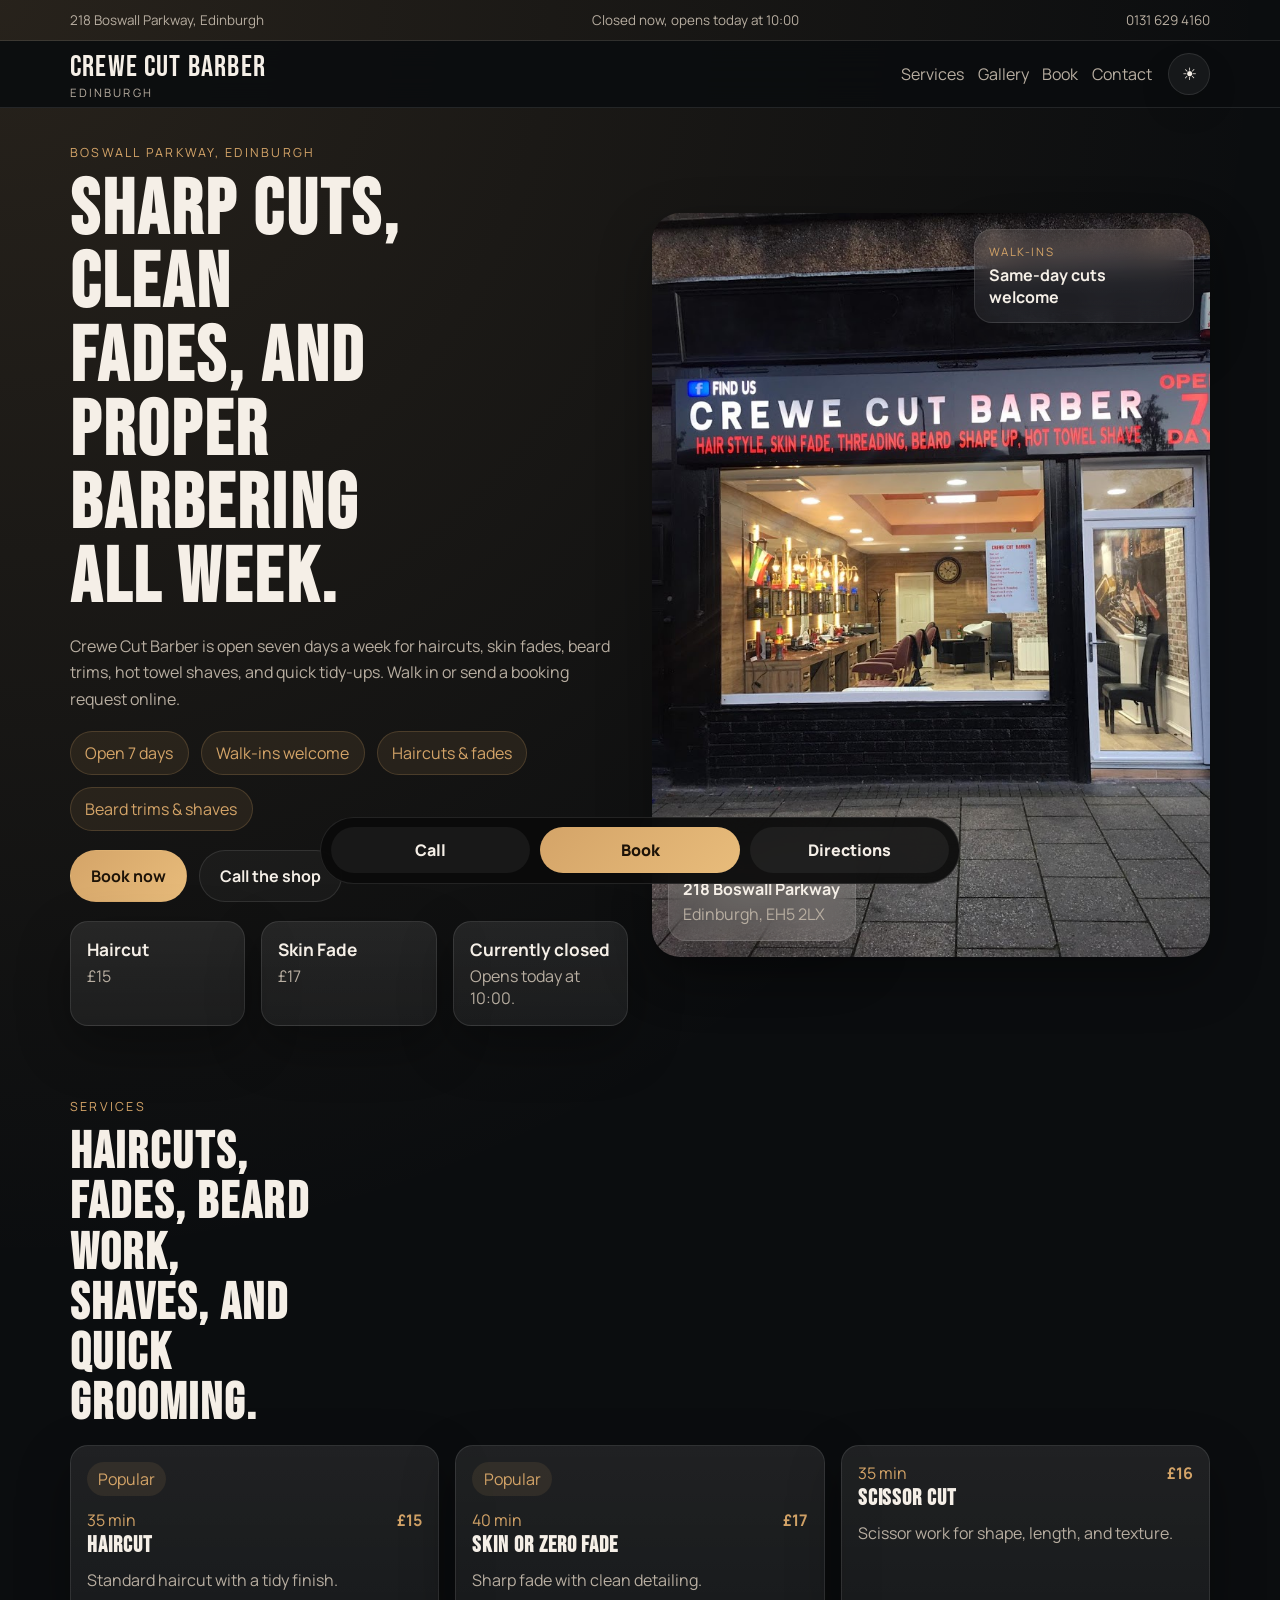
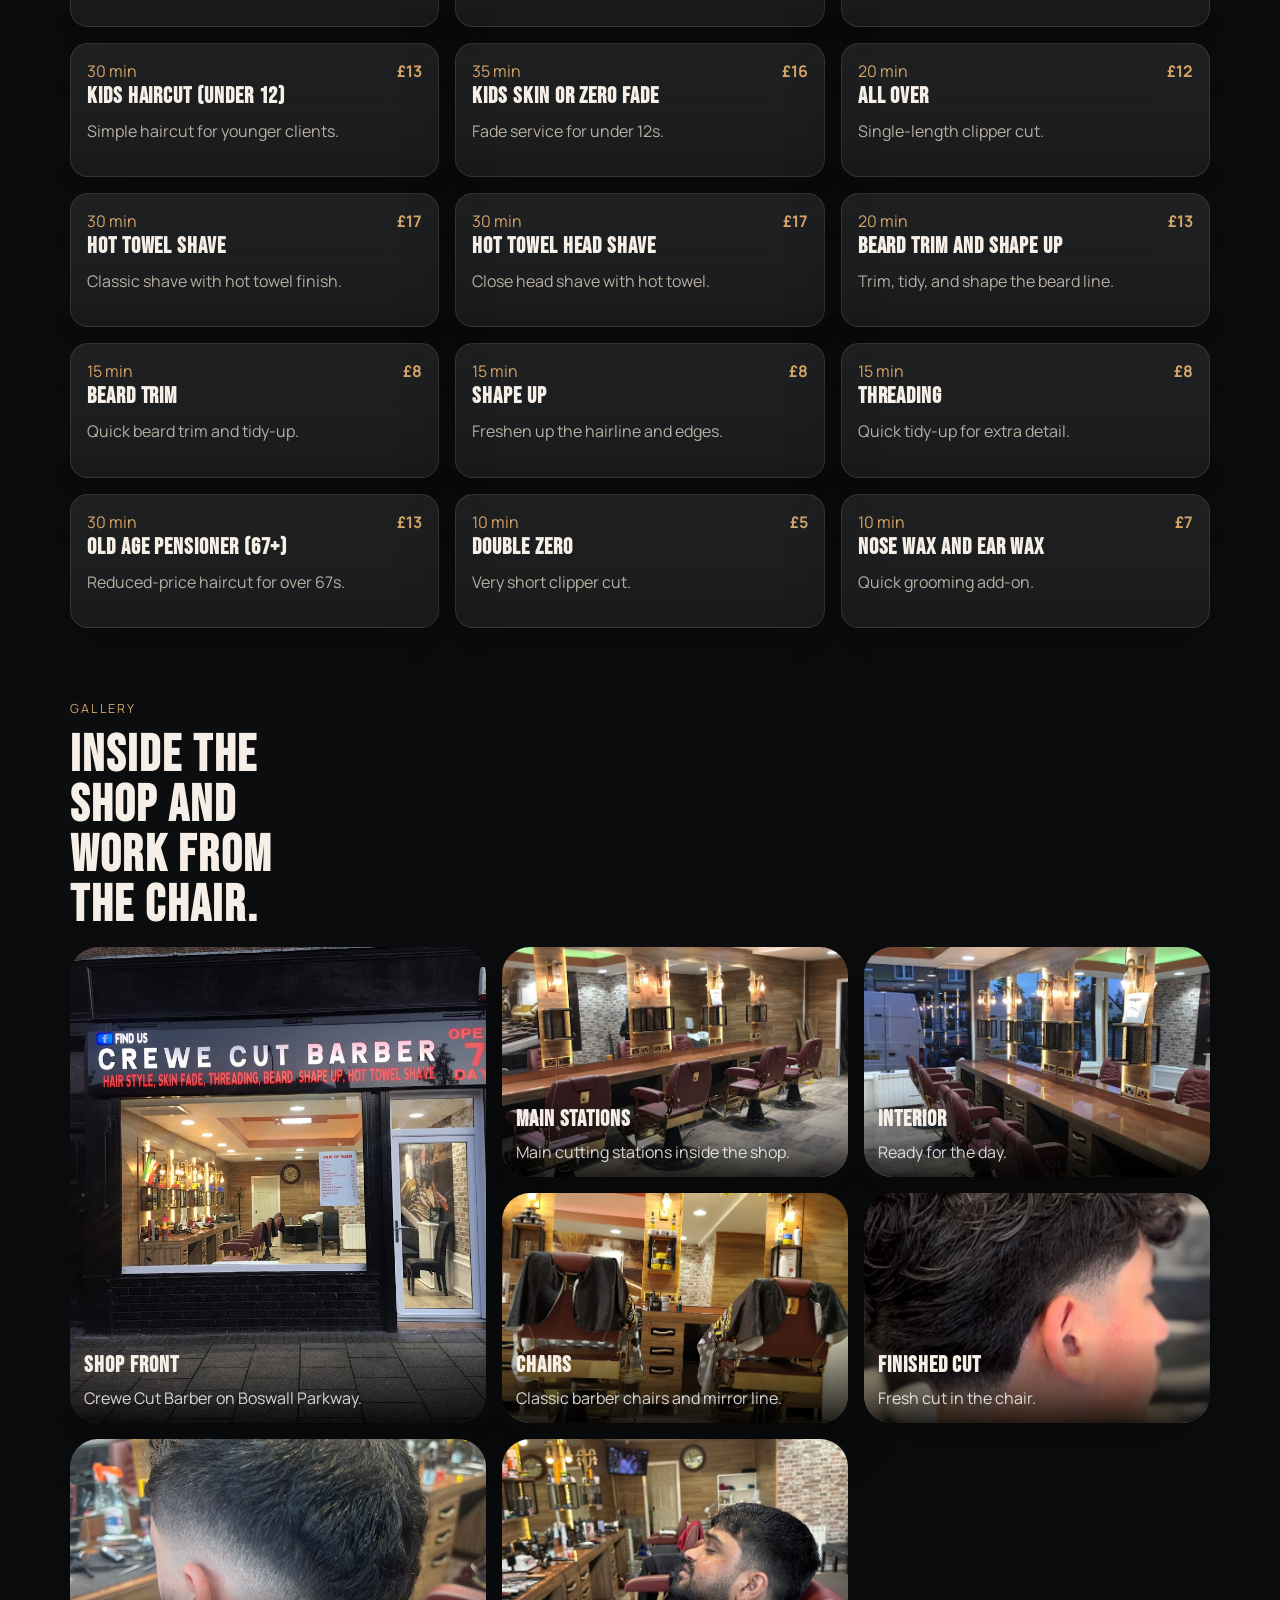
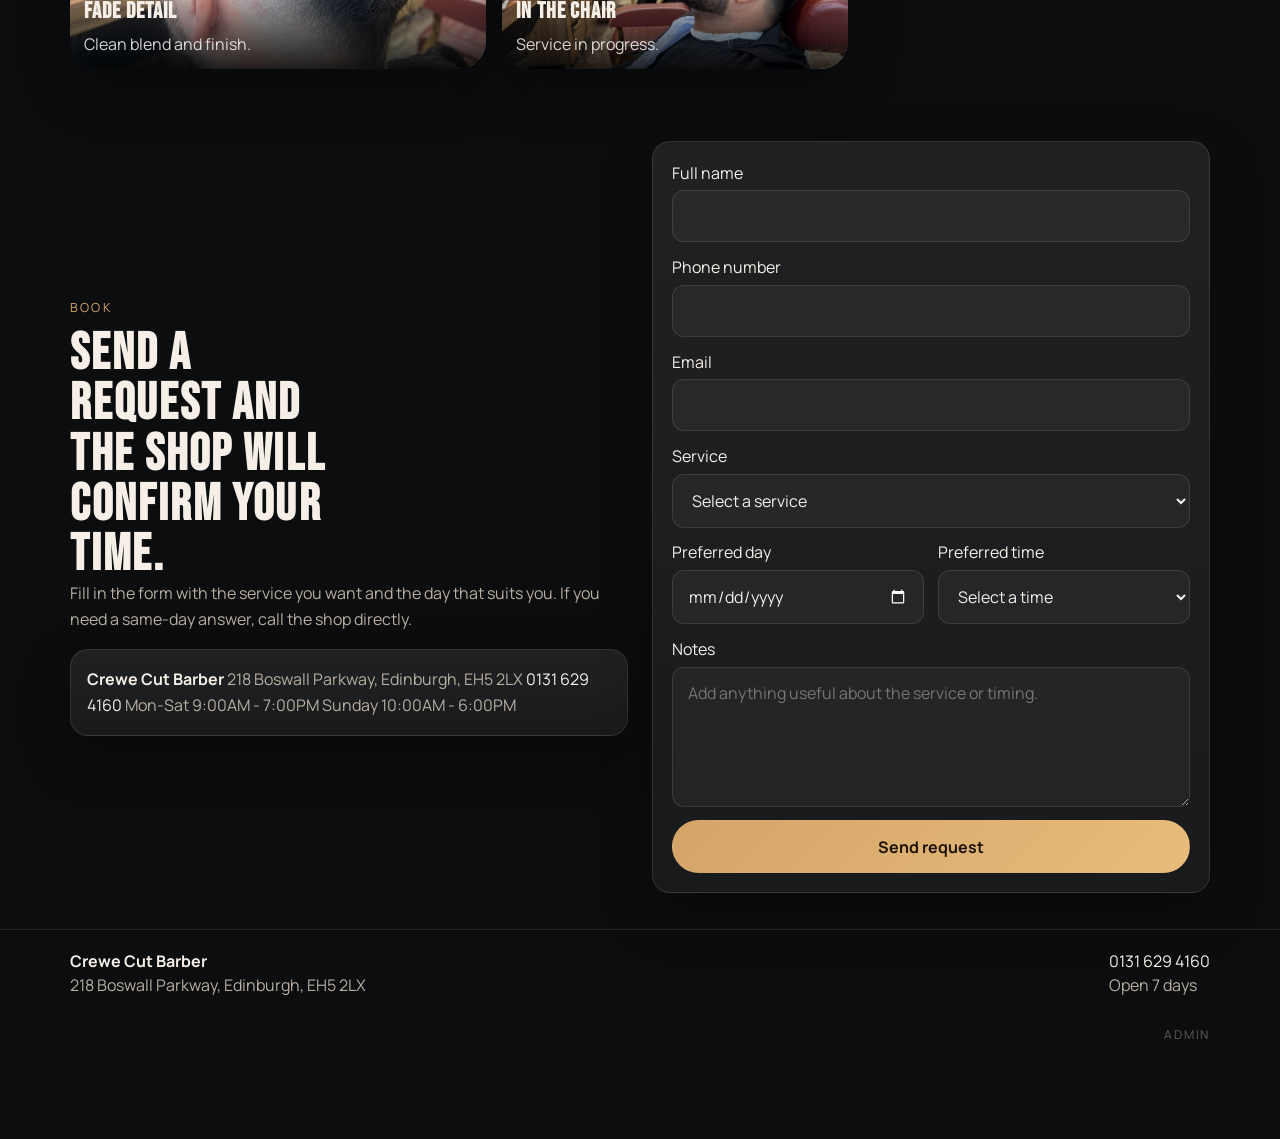
==== commit 8447e39a: "Revert "Refresh public layout and mobile experience" This reverts commit eb399c56c69208ebe2dc90529ad" ====
--- a/public/index.html
+++ b/public/index.html
@@ -11,10 +11,10 @@
     <link rel="preconnect" href="https://fonts.googleapis.com">
     <link rel="preconnect" href="https://fonts.gstatic.com" crossorigin>
     <link
-      href="https://fonts.googleapis.com/css2?family=Montserrat:wght@400;500;600;700;800&family=Oswald:wght@400;500;600;700&display=swap"
+      href="https://fonts.googleapis.com/css2?family=Bebas+Neue&family=Manrope:wght@400;500;600;700;800&display=swap"
       rel="stylesheet"
     >
-    <link rel="stylesheet" href="styles.css?v=202604241915-premium-layout-finish">
+    <link rel="stylesheet" href="styles.css?v=202604241625-dark-icon-mobile">
   </head>
   <body>
     <div class="topbar">
@@ -46,9 +46,9 @@
     </header>
 
     <main>
-      <section class="hero fade-in">
-        <div class="container hero-grid">
-          <div class="hero-copy fade-in">
+      <section class="hero reveal">
+        <div class="container hero-grid" data-hero-parallax>
+          <div class="hero-copy">
             <p class="eyebrow">Boswall Parkway, Edinburgh</p>
             <h1>Sharp cuts, clean fades, and proper barbering all week.</h1>
             <p class="lead">
@@ -84,173 +84,115 @@
             </div>
           </div>
 
-          <aside class="quick-info-card fade-in">
-            <p class="eyebrow">Quick Info</p>
-            <h2>Visit the shop</h2>
-            <div class="quick-info-list">
-              <div class="quick-info-item">
-                <span class="quick-info-label">Address</span>
-                <strong>218 Boswall Parkway</strong>
-                <p>Edinburgh, EH5 2LX</p>
-              </div>
-              <div class="quick-info-item">
-                <span class="quick-info-label">Hours</span>
-                <strong>Monday to Saturday</strong>
-                <p>9:00AM - 7:00PM</p>
-              </div>
-              <div class="quick-info-item">
-                <span class="quick-info-label">Sunday</span>
-                <strong>10:00AM - 6:00PM</strong>
-                <p>Walk-ins welcome every day.</p>
-              </div>
-              <div class="quick-info-item">
-                <span class="quick-info-label">Phone</span>
-                <a href="tel:01316294160">0131 629 4160</a>
-              </div>
-            </div>
-          </aside>
+          <div class="hero-visual">
+            <img src="images/storefront.jpg" alt="Crewe Cut Barber storefront" onerror="this.onerror=null;this.src='images/interior-wide.jpg'">
+            <div class="floating-card floating-top">
+              <span>Walk-ins</span>
+              <strong>Same-day cuts welcome</strong>
+            </div>
+            <div class="floating-card floating-bottom">
+              <span>Address</span>
+              <strong>218 Boswall Parkway</strong>
+              <em>Edinburgh, EH5 2LX</em>
+            </div>
+          </div>
         </div>
       </section>
 
-      <section id="services" class="services fade-in">
+      <section id="services" class="services reveal">
         <div class="container">
           <div class="section-head">
             <p class="eyebrow">Services</p>
             <h2>Haircuts, fades, beard work, shaves, and quick grooming.</h2>
           </div>
           <div class="services-grid" id="services-grid">
-            <article class="service-card fade-in featured">
-              <div class="service-card-head">
-                <h3>Haircut</h3>
-                <strong class="service-price">£15</strong>
-              </div>
-              <div class="service-meta"><span>35 min</span></div>
+            <article class="service-card reveal featured">
+              <div class="service-meta"><span>35 min</span><strong>£15</strong></div>
+              <h3>Haircut</h3>
               <p>Standard haircut with a tidy finish.</p>
             </article>
-            <article class="service-card fade-in featured">
-              <div class="service-card-head">
-                <h3>Skin or Zero Fade</h3>
-                <strong class="service-price">£17</strong>
-              </div>
-              <div class="service-meta"><span>40 min</span></div>
+            <article class="service-card reveal featured">
+              <div class="service-meta"><span>40 min</span><strong>£17</strong></div>
+              <h3>Skin or Zero Fade</h3>
               <p>Sharp fade with clean detailing.</p>
             </article>
-            <article class="service-card fade-in">
-              <div class="service-card-head">
-                <h3>Scissor Cut</h3>
-                <strong class="service-price">£16</strong>
-              </div>
-              <div class="service-meta"><span>35 min</span></div>
+            <article class="service-card reveal">
+              <div class="service-meta"><span>35 min</span><strong>£16</strong></div>
+              <h3>Scissor Cut</h3>
               <p>Scissor work for shape, length, and texture.</p>
             </article>
-            <article class="service-card fade-in">
-              <div class="service-card-head">
-                <h3>Kids Haircut (Under 12)</h3>
-                <strong class="service-price">£13</strong>
-              </div>
-              <div class="service-meta"><span>30 min</span></div>
+            <article class="service-card reveal">
+              <div class="service-meta"><span>30 min</span><strong>£13</strong></div>
+              <h3>Kids Haircut (Under 12)</h3>
               <p>Simple haircut for younger clients.</p>
             </article>
-            <article class="service-card fade-in">
-              <div class="service-card-head">
-                <h3>Kids Skin or Zero Fade</h3>
-                <strong class="service-price">£16</strong>
-              </div>
-              <div class="service-meta"><span>35 min</span></div>
+            <article class="service-card reveal">
+              <div class="service-meta"><span>35 min</span><strong>£16</strong></div>
+              <h3>Kids Skin or Zero Fade</h3>
               <p>Fade service for under 12s.</p>
             </article>
-            <article class="service-card fade-in">
-              <div class="service-card-head">
-                <h3>All Over</h3>
-                <strong class="service-price">£12</strong>
-              </div>
-              <div class="service-meta"><span>20 min</span></div>
+            <article class="service-card reveal">
+              <div class="service-meta"><span>20 min</span><strong>£12</strong></div>
+              <h3>All Over</h3>
               <p>Single-length clipper cut.</p>
             </article>
-            <article class="service-card fade-in">
-              <div class="service-card-head">
-                <h3>Hot Towel Shave</h3>
-                <strong class="service-price">£17</strong>
-              </div>
-              <div class="service-meta"><span>30 min</span></div>
+            <article class="service-card reveal">
+              <div class="service-meta"><span>30 min</span><strong>£17</strong></div>
+              <h3>Hot Towel Shave</h3>
               <p>Classic shave with hot towel finish.</p>
             </article>
-            <article class="service-card fade-in">
-              <div class="service-card-head">
-                <h3>Hot Towel Head Shave</h3>
-                <strong class="service-price">£17</strong>
-              </div>
-              <div class="service-meta"><span>30 min</span></div>
+            <article class="service-card reveal">
+              <div class="service-meta"><span>30 min</span><strong>£17</strong></div>
+              <h3>Hot Towel Head Shave</h3>
               <p>Close head shave with hot towel.</p>
             </article>
-            <article class="service-card fade-in">
-              <div class="service-card-head">
-                <h3>Beard Trim and Shape Up</h3>
-                <strong class="service-price">£13</strong>
-              </div>
-              <div class="service-meta"><span>20 min</span></div>
+            <article class="service-card reveal">
+              <div class="service-meta"><span>20 min</span><strong>£13</strong></div>
+              <h3>Beard Trim and Shape Up</h3>
               <p>Trim, tidy, and shape the beard line.</p>
             </article>
-            <article class="service-card fade-in">
-              <div class="service-card-head">
-                <h3>Beard Trim</h3>
-                <strong class="service-price">£8</strong>
-              </div>
-              <div class="service-meta"><span>15 min</span></div>
+            <article class="service-card reveal">
+              <div class="service-meta"><span>15 min</span><strong>£8</strong></div>
+              <h3>Beard Trim</h3>
               <p>Quick beard trim and tidy-up.</p>
             </article>
-            <article class="service-card fade-in">
-              <div class="service-card-head">
-                <h3>Shape Up</h3>
-                <strong class="service-price">£8</strong>
-              </div>
-              <div class="service-meta"><span>15 min</span></div>
+            <article class="service-card reveal">
+              <div class="service-meta"><span>15 min</span><strong>£8</strong></div>
+              <h3>Shape Up</h3>
               <p>Freshen up the hairline and edges.</p>
             </article>
-            <article class="service-card fade-in">
-              <div class="service-card-head">
-                <h3>Threading</h3>
-                <strong class="service-price">£8</strong>
-              </div>
-              <div class="service-meta"><span>15 min</span></div>
+            <article class="service-card reveal">
+              <div class="service-meta"><span>15 min</span><strong>£8</strong></div>
+              <h3>Threading</h3>
               <p>Quick tidy-up for extra detail.</p>
             </article>
-            <article class="service-card fade-in">
-              <div class="service-card-head">
-                <h3>Old Age Pensioner (67+)</h3>
-                <strong class="service-price">£13</strong>
-              </div>
-              <div class="service-meta"><span>30 min</span></div>
+            <article class="service-card reveal">
+              <div class="service-meta"><span>30 min</span><strong>£13</strong></div>
+              <h3>Old Age Pensioner (67+)</h3>
               <p>Reduced-price haircut for over 67s.</p>
             </article>
-            <article class="service-card fade-in">
-              <div class="service-card-head">
-                <h3>Double Zero</h3>
-                <strong class="service-price">£5</strong>
-              </div>
-              <div class="service-meta"><span>10 min</span></div>
+            <article class="service-card reveal">
+              <div class="service-meta"><span>10 min</span><strong>£5</strong></div>
+              <h3>Double Zero</h3>
               <p>Very short clipper cut.</p>
             </article>
-            <article class="service-card fade-in">
-              <div class="service-card-head">
-                <h3>Nose Wax and Ear Wax</h3>
-                <strong class="service-price">£7</strong>
-              </div>
-              <div class="service-meta"><span>10 min</span></div>
+            <article class="service-card reveal">
+              <div class="service-meta"><span>10 min</span><strong>£7</strong></div>
+              <h3>Nose Wax and Ear Wax</h3>
               <p>Quick grooming add-on.</p>
             </article>
           </div>
         </div>
       </section>
 
-      <section id="gallery" class="gallery fade-in">
+      <section id="gallery" class="gallery reveal">
         <div class="container">
           <div class="section-head">
             <p class="eyebrow">Gallery</p>
             <h2>Inside the shop and work from the chair.</h2>
           </div>
           <div class="gallery-grid" id="gallery-grid">
-            <article class="gallery-card fade-in gallery-card-1">
+            <article class="gallery-card reveal gallery-card-1">
               <button class="gallery-button" type="button" data-gallery-src="images/storefront.jpg" data-gallery-title="Shop front" data-gallery-text="Crewe Cut Barber on Boswall Parkway.">
                 <img src="images/storefront.jpg" alt="Shop front" loading="lazy" onerror="this.onerror=null;this.src='images/interior-wide.jpg'">
               </button>
@@ -259,7 +201,7 @@
                 <p>Boswall Parkway, Edinburgh.</p>
               </div>
             </article>
-            <article class="gallery-card fade-in gallery-card-2">
+            <article class="gallery-card reveal gallery-card-2">
               <button class="gallery-button" type="button" data-gallery-src="images/interior-wide.jpg" data-gallery-title="Main stations" data-gallery-text="Main cutting stations inside the shop.">
                 <img src="images/interior-wide.jpg" alt="Main stations" loading="lazy" onerror="this.onerror=null;this.src='images/interior-row.jpg'">
               </button>
@@ -268,7 +210,7 @@
                 <p>Clean working setup.</p>
               </div>
             </article>
-            <article class="gallery-card fade-in gallery-card-3">
+            <article class="gallery-card reveal gallery-card-3">
               <button class="gallery-button" type="button" data-gallery-src="images/interior-row.jpg" data-gallery-title="Interior" data-gallery-text="Ready for the day.">
                 <img src="images/interior-row.jpg" alt="Interior" loading="lazy" onerror="this.onerror=null;this.src='images/interior-wide.jpg'">
               </button>
@@ -277,7 +219,7 @@
                 <p>Shop floor and chairs.</p>
               </div>
             </article>
-            <article class="gallery-card fade-in gallery-card-4">
+            <article class="gallery-card reveal gallery-card-4">
               <button class="gallery-button" type="button" data-gallery-src="images/chairs.jpg" data-gallery-title="Chairs" data-gallery-text="Classic barber chairs and mirror line.">
                 <img src="images/chairs.jpg" alt="Chairs" loading="lazy" onerror="this.onerror=null;this.src='images/interior-row.jpg'">
               </button>
@@ -286,7 +228,7 @@
                 <p>Classic barber setup.</p>
               </div>
             </article>
-            <article class="gallery-card fade-in gallery-card-5">
+            <article class="gallery-card reveal gallery-card-5">
               <button class="gallery-button" type="button" data-gallery-src="images/cut-detail.jpg" data-gallery-title="Finished cut" data-gallery-text="Fresh cut in the chair.">
                 <img src="images/cut-detail.jpg" alt="Finished cut" loading="lazy" onerror="this.onerror=null;this.src='images/fade-finish.jpg'">
               </button>
@@ -295,7 +237,7 @@
                 <p>Fresh finish.</p>
               </div>
             </article>
-            <article class="gallery-card fade-in gallery-card-6">
+            <article class="gallery-card reveal gallery-card-6">
               <button class="gallery-button" type="button" data-gallery-src="images/fade-finish.jpg" data-gallery-title="Fade detail" data-gallery-text="Clean blend and finish.">
                 <img src="images/fade-finish.jpg" alt="Fade detail" loading="lazy" onerror="this.onerror=null;this.src='images/cut-detail.jpg'">
               </button>
@@ -304,7 +246,7 @@
                 <p>Clean blend.</p>
               </div>
             </article>
-            <article class="gallery-card fade-in gallery-card-7">
+            <article class="gallery-card reveal gallery-card-7">
               <button class="gallery-button" type="button" data-gallery-src="images/client-chair.jpg" data-gallery-title="In the chair" data-gallery-text="Service in progress.">
                 <img src="images/client-chair.jpg" alt="In the chair" loading="lazy" onerror="this.onerror=null;this.src='images/chairs.jpg'">
               </button>
@@ -317,9 +259,9 @@
         </div>
       </section>
 
-      <section id="booking" class="booking fade-in">
+      <section id="booking" class="booking reveal">
         <div class="container booking-grid">
-          <div class="booking-copy fade-in">
+          <div class="booking-copy">
             <p class="eyebrow">Book</p>
             <h2>Send a request and the shop will confirm your time.</h2>
             <p class="section-copy">
@@ -335,18 +277,16 @@
             </div>
           </div>
 
-          <form class="booking-form fade-in" id="booking-form">
+          <form class="booking-form" id="booking-form">
             <div class="form-message" id="booking-feedback" hidden></div>
-            <div class="booking-primary-fields">
-              <label>
-                Full name
-                <input type="text" name="clientName" required>
-              </label>
-              <label>
-                Phone number
-                <input type="tel" name="phone" required>
-              </label>
-            </div>
+            <label>
+              Full name
+              <input type="text" name="clientName" required>
+            </label>
+            <label>
+              Phone number
+              <input type="tel" name="phone" required>
+            </label>
             <label>
               Email
               <input type="email" name="email" required>
@@ -412,7 +352,9 @@
     </footer>
 
     <div class="mobile-cta-bar">
-      <a href="#booking">Book Now</a>
+      <a href="tel:01316294160">Call</a>
+      <a href="#booking">Book</a>
+      <a href="https://www.google.com/maps?q=place_id:ChIJk0ZapCTHh0gRIy6q_9C0GL4&place_id=ChIJk0ZapCTHh0gRIy6q_9C0GL4" target="_blank" rel="noreferrer">Directions</a>
     </div>
 
     <div class="lightbox" id="gallery-lightbox" aria-hidden="true">
@@ -427,7 +369,7 @@
     </div>
 
     <script src="https://cdn.jsdelivr.net/npm/@supabase/supabase-js@2"></script>
-    <script src="config.js?v=202604241915-premium-layout-finish"></script>
-    <script src="app.js?v=202604241915-premium-layout-finish"></script>
+    <script src="config.js?v=202604241625-dark-icon-mobile"></script>
+    <script src="app.js?v=202604241625-dark-icon-mobile"></script>
   </body>
 </html>
--- a/public/styles.css
+++ b/public/styles.css
@@ -1,12 +1,12 @@
 :root {
-  --bg: #121212;
-  --panel: #1a1a1d;
-  --panel-strong: #1f2024;
-  --text: #e0e0e0;
-  --muted: #b8b0a6;
-  --accent: #c5a880;
-  --line: rgba(197, 168, 128, 0.18);
-  --shadow: 0 24px 60px rgba(0, 0, 0, 0.38);
+  --bg: #0b0d0f;
+  --panel: rgba(255, 255, 255, 0.055);
+  --panel-strong: rgba(255, 255, 255, 0.085);
+  --text: #f5efe7;
+  --muted: #b8aea1;
+  --accent: #d4a468;
+  --line: rgba(255, 255, 255, 0.1);
+  --shadow: 0 20px 54px rgba(0, 0, 0, 0.32);
   --radius-lg: 28px;
   --radius-md: 18px;
   --radius-sm: 12px;
@@ -35,8 +35,8 @@
 body {
   margin: 0;
   color: var(--text);
-  font-family: "Montserrat", sans-serif;
-  background: radial-gradient(circle at top left, rgba(197, 168, 128, 0.1), transparent 26%), var(--bg);
+  font-family: "Manrope", sans-serif;
+  background: radial-gradient(circle at top left, rgba(212, 164, 104, 0.14), transparent 28%), var(--bg);
 }
 
 body[data-theme="light"] {
@@ -99,10 +99,10 @@
 .admin-topbar {
   position: sticky;
   top: 0;
-  z-index: 100;
+  z-index: 20;
   border-bottom: 1px solid var(--line);
-  background: rgba(18, 18, 18, 0.82);
-  backdrop-filter: blur(10px);
+  background: rgba(11, 13, 15, 0.9);
+  backdrop-filter: blur(16px);
 }
 
 body[data-theme="light"] .site-header,
@@ -127,9 +127,8 @@
 h1,
 h2,
 h3 {
-  font-family: "Oswald", sans-serif;
-  letter-spacing: 1px;
-  text-transform: uppercase;
+  font-family: "Bebas Neue", sans-serif;
+  letter-spacing: 0.04em;
 }
 
 .brand-main {
@@ -209,23 +208,15 @@
 .services,
 .gallery,
 .booking {
-  padding: 80px 20px;
+  padding: 2.25rem 0;
 }
 
 .hero-grid,
 .booking-grid {
   display: grid;
-  gap: 20px;
-}
-
-.hero-grid {
-  grid-template-columns: minmax(0, 1.55fr) minmax(320px, 1fr);
-  align-items: stretch;
-}
-
-.booking-grid {
-  grid-template-columns: minmax(0, 0.95fr) minmax(0, 1.05fr);
-  align-items: start;
+  grid-template-columns: repeat(2, minmax(0, 1fr));
+  gap: 1.5rem;
+  align-items: center;
 }
 
 .eyebrow {
@@ -271,12 +262,6 @@
 .lead {
   max-width: 58ch;
   font-size: 1rem;
-}
-
-.hero-copy {
-  display: flex;
-  flex-direction: column;
-  justify-content: center;
 }
 
 .pill-row,
@@ -341,8 +326,7 @@
 }
 
 .services-grid {
-  grid-template-columns: repeat(auto-fit, minmax(300px, 1fr));
-  gap: 20px;
+  grid-template-columns: repeat(3, minmax(0, 1fr));
 }
 
 .admin-meta-grid {
@@ -357,6 +341,7 @@
 .service-card,
 .booking-form,
 .contact-card,
+.floating-card,
 .admin-panel,
 .admin-login-card,
 .admin-list-item,
@@ -387,61 +372,48 @@
   color: var(--muted);
 }
 
-.quick-info-card {
-  display: grid;
-  gap: 1.25rem;
-  align-content: start;
-  padding: 2rem;
-  border: 1px solid var(--line);
+.hero-visual {
+  position: relative;
+}
+
+.hero-visual img {
+  min-height: 430px;
+  object-fit: cover;
   border-radius: var(--radius-lg);
-  background:
-    linear-gradient(180deg, rgba(197, 168, 128, 0.08), rgba(26, 26, 29, 0.96)),
-    var(--panel);
   box-shadow: var(--shadow);
 }
 
-.quick-info-card h2 {
-  max-width: none;
-  margin-bottom: 0.25rem;
-}
-
-.quick-info-list {
-  display: grid;
-  gap: 1rem;
-}
-
-.quick-info-item {
-  padding-bottom: 0.95rem;
-  border-bottom: 1px solid rgba(197, 168, 128, 0.16);
-}
-
-.quick-info-item:last-child {
-  padding-bottom: 0;
-  border-bottom: 0;
-}
-
-.quick-info-label {
+.floating-card {
+  position: absolute;
+  max-width: 220px;
+  padding: 0.9rem;
+  backdrop-filter: blur(14px);
+}
+
+.floating-card span {
   display: block;
-  margin-bottom: 0.35rem;
+  margin-bottom: 0.3rem;
   color: var(--accent);
-  font-size: 0.76rem;
-  font-weight: 700;
-  letter-spacing: 0.18em;
+  font-size: 0.72rem;
+  letter-spacing: 0.14em;
   text-transform: uppercase;
 }
 
-.quick-info-item strong,
-.quick-info-item a {
+.floating-card em {
   display: block;
-  color: var(--text);
-  font-size: 1.02rem;
-  font-weight: 700;
-}
-
-.quick-info-item p {
-  margin: 0.25rem 0 0;
-  color: var(--muted);
-  line-height: 1.6;
+  margin-top: 0.2rem;
+  color: var(--muted);
+  font-style: normal;
+}
+
+.floating-top {
+  top: 1rem;
+  right: 1rem;
+}
+
+.floating-bottom {
+  bottom: 1rem;
+  left: 1rem;
 }
 
 .section-head {
@@ -449,12 +421,7 @@
 }
 
 .service-card {
-  display: flex;
-  flex-direction: column;
-  gap: 0.9rem;
   position: relative;
-  padding: 1.4rem;
-  background: var(--panel);
 }
 
 .service-card.featured::before {
@@ -467,51 +434,27 @@
   background: rgba(212, 164, 104, 0.1);
 }
 
-.service-card-head,
 .service-meta {
   display: flex;
   justify-content: space-between;
   gap: 1rem;
-}
-
-.service-card-head {
-  align-items: flex-start;
-}
-
-.service-card-head h3 {
-  margin: 0;
-  font-size: 1.3rem;
-}
-
-.service-price,
-.service-meta {
   color: var(--accent);
 }
 
-.service-price {
-  font-size: 1.15rem;
-  font-weight: 700;
-  white-space: nowrap;
-}
-
-.service-meta {
-  justify-content: flex-start;
-  font-size: 0.82rem;
-  letter-spacing: 0.12em;
-  text-transform: uppercase;
-}
-
 .gallery-grid {
-  grid-template-columns: repeat(auto-fit, minmax(240px, 1fr));
-  gap: 20px;
+  grid-template-columns: 1.2fr 1fr 1fr;
+  grid-auto-rows: 230px;
 }
 
 .gallery-card {
   position: relative;
   overflow: hidden;
-  min-height: 280px;
-  border-radius: 8px;
+  border-radius: var(--radius-lg);
   box-shadow: var(--shadow);
+}
+
+.gallery-card-1 {
+  grid-row: span 2;
 }
 
 .gallery-button {
@@ -526,17 +469,13 @@
 .gallery-card img {
   height: 100%;
   object-fit: cover;
-  transition: transform 0.45s ease;
 }
 
 .gallery-overlay {
   position: absolute;
   inset: auto 0 0 0;
-  padding: 1rem;
+  padding: 0.9rem;
   background: linear-gradient(180deg, transparent, rgba(0, 0, 0, 0.84));
-  opacity: 0;
-  transform: translateY(18px);
-  transition: opacity 0.35s ease, transform 0.35s ease;
 }
 
 .gallery-overlay p {
@@ -544,56 +483,32 @@
   color: rgba(255, 255, 255, 0.82);
 }
 
-.gallery-card:hover img,
-.gallery-card:focus-within img {
-  transform: scale(1.05);
-}
-
-.gallery-card:hover .gallery-overlay,
-.gallery-card:focus-within .gallery-overlay {
-  opacity: 1;
-  transform: translateY(0);
-}
-
 .booking-form {
   display: grid;
   gap: 0.85rem;
-  padding: 1.6rem;
+  padding: 1.2rem;
 }
 
 .booking-form label {
   display: grid;
   gap: 0.42rem;
-  color: var(--muted);
-  font-size: 0.86rem;
-  font-weight: 600;
 }
 
 .booking-form input,
 .booking-form select,
 .booking-form textarea {
   width: 100%;
-  padding: 15px;
-  border: 1px solid #333;
+  padding: 0.88rem 0.95rem;
+  border: 1px solid var(--line);
   border-radius: var(--radius-sm);
   color: var(--text);
-  background: transparent;
-  outline: none;
-  transition: border-color 0.2s ease, box-shadow 0.2s ease;
-}
-
-.booking-form input:focus,
-.booking-form select:focus,
-.booking-form textarea:focus {
-  border-color: var(--accent);
-  box-shadow: 0 0 0 3px rgba(197, 168, 128, 0.12);
+  background: rgba(255, 255, 255, 0.045);
 }
 
 .booking-form textarea {
   resize: vertical;
 }
 
-.booking-primary-fields,
 .split-fields {
   display: grid;
   grid-template-columns: repeat(2, minmax(0, 1fr));
@@ -710,19 +625,32 @@
   background: rgba(255, 255, 255, 0.9);
 }
 
-.fade-in {
+.reveal {
   opacity: 0;
-  transform: translateY(30px);
+  transform: translateY(18px);
   transition: opacity 0.45s ease var(--reveal-delay, 0ms), transform 0.45s ease var(--reveal-delay, 0ms);
 }
 
-.fade-in.visible {
+.reveal.revealed {
   opacity: 1;
   transform: none;
 }
 
 .mobile-cta-bar {
-  display: none;
+  position: fixed;
+  left: 50%;
+  bottom: 1rem;
+  z-index: 25;
+  display: grid;
+  grid-template-columns: repeat(3, minmax(0, 1fr));
+  gap: 0.6rem;
+  width: min(640px, calc(100% - 1rem));
+  padding: 0.6rem;
+  border: 1px solid var(--line);
+  border-radius: 999px;
+  background: rgba(10, 10, 10, 0.92);
+  backdrop-filter: blur(16px);
+  transform: translateX(-50%);
 }
 
 body[data-theme="light"] .mobile-cta-bar {
@@ -737,9 +665,13 @@
   display: inline-flex;
   align-items: center;
   justify-content: center;
-  width: 100%;
-  min-height: 56px;
+  min-height: 46px;
+  border-radius: 999px;
   font-weight: 800;
+  background: rgba(255, 255, 255, 0.055);
+}
+
+.mobile-cta-bar a:nth-child(2) {
   color: #1d1308;
   background: linear-gradient(135deg, var(--accent), #e8bc7b);
 }
@@ -763,9 +695,8 @@
 .admin-login-card h1,
 .admin-section h2,
 .admin-panel h3 {
-  font-family: "Oswald", sans-serif;
-  letter-spacing: 1px;
-  text-transform: uppercase;
+  font-family: "Manrope", sans-serif;
+  letter-spacing: 0;
   line-height: 1.2;
 }
 
@@ -1249,11 +1180,11 @@
   .services,
   .gallery,
   .booking {
-    padding: 80px 20px;
+    padding: 1.35rem 0;
   }
 
   .hero {
-    padding-top: 48px;
+    padding-top: 0.8rem;
   }
 
   .hero-grid,
@@ -1315,6 +1246,10 @@
     gap: 0.55rem;
   }
 
+  .hero-visual {
+    order: -1;
+  }
+
   .hero .stat-card {
     display: flex;
     align-items: center;
@@ -1323,11 +1258,26 @@
     padding: 0.8rem 0.9rem;
   }
 
+  .hero-visual img {
+    min-height: 250px;
+    max-height: 300px;
+    border-radius: 22px;
+  }
+
+  .floating-card {
+    position: static;
+    max-width: none;
+    margin-top: 0.75rem;
+  }
+
+  .floating-bottom {
+    display: none;
+  }
+
   .services-grid,
   .gallery-grid,
   .stats-grid,
   .admin-meta-grid,
-  .booking-primary-fields,
   .split-fields,
   .settings-grid-4,
   .settings-photo-row {
@@ -1335,11 +1285,20 @@
   }
 
   .gallery-grid {
-    grid-auto-rows: 240px;
+    grid-auto-rows: 210px;
+  }
+
+  .booking-copy {
+    display: grid;
+    gap: 0.85rem;
   }
 
   .booking-form {
     order: -1;
+  }
+
+  .gallery-card-1 {
+    grid-row: span 1;
   }
 
   .admin-layout,
@@ -1488,22 +1447,16 @@
     display: none;
   }
 
-}
-
-@media (max-width: 768px) {
-  body {
-    padding-bottom: 86px;
-  }
-
   .mobile-cta-bar {
-    position: fixed;
-    bottom: 0;
-    width: 100%;
-    z-index: 999;
-    display: block;
-    padding: 12px 16px calc(12px + env(safe-area-inset-bottom));
-    background: rgba(18, 18, 18, 0.96);
-    border-top: 1px solid var(--line);
-    backdrop-filter: blur(10px);
-  }
-}
+    bottom: 0.45rem;
+    width: calc(100% - 0.75rem);
+    padding: 0.45rem;
+    gap: 0.45rem;
+    border-radius: 20px;
+  }
+
+  .mobile-cta-bar a {
+    min-height: 44px;
+    font-size: 0.9rem;
+  }
+}
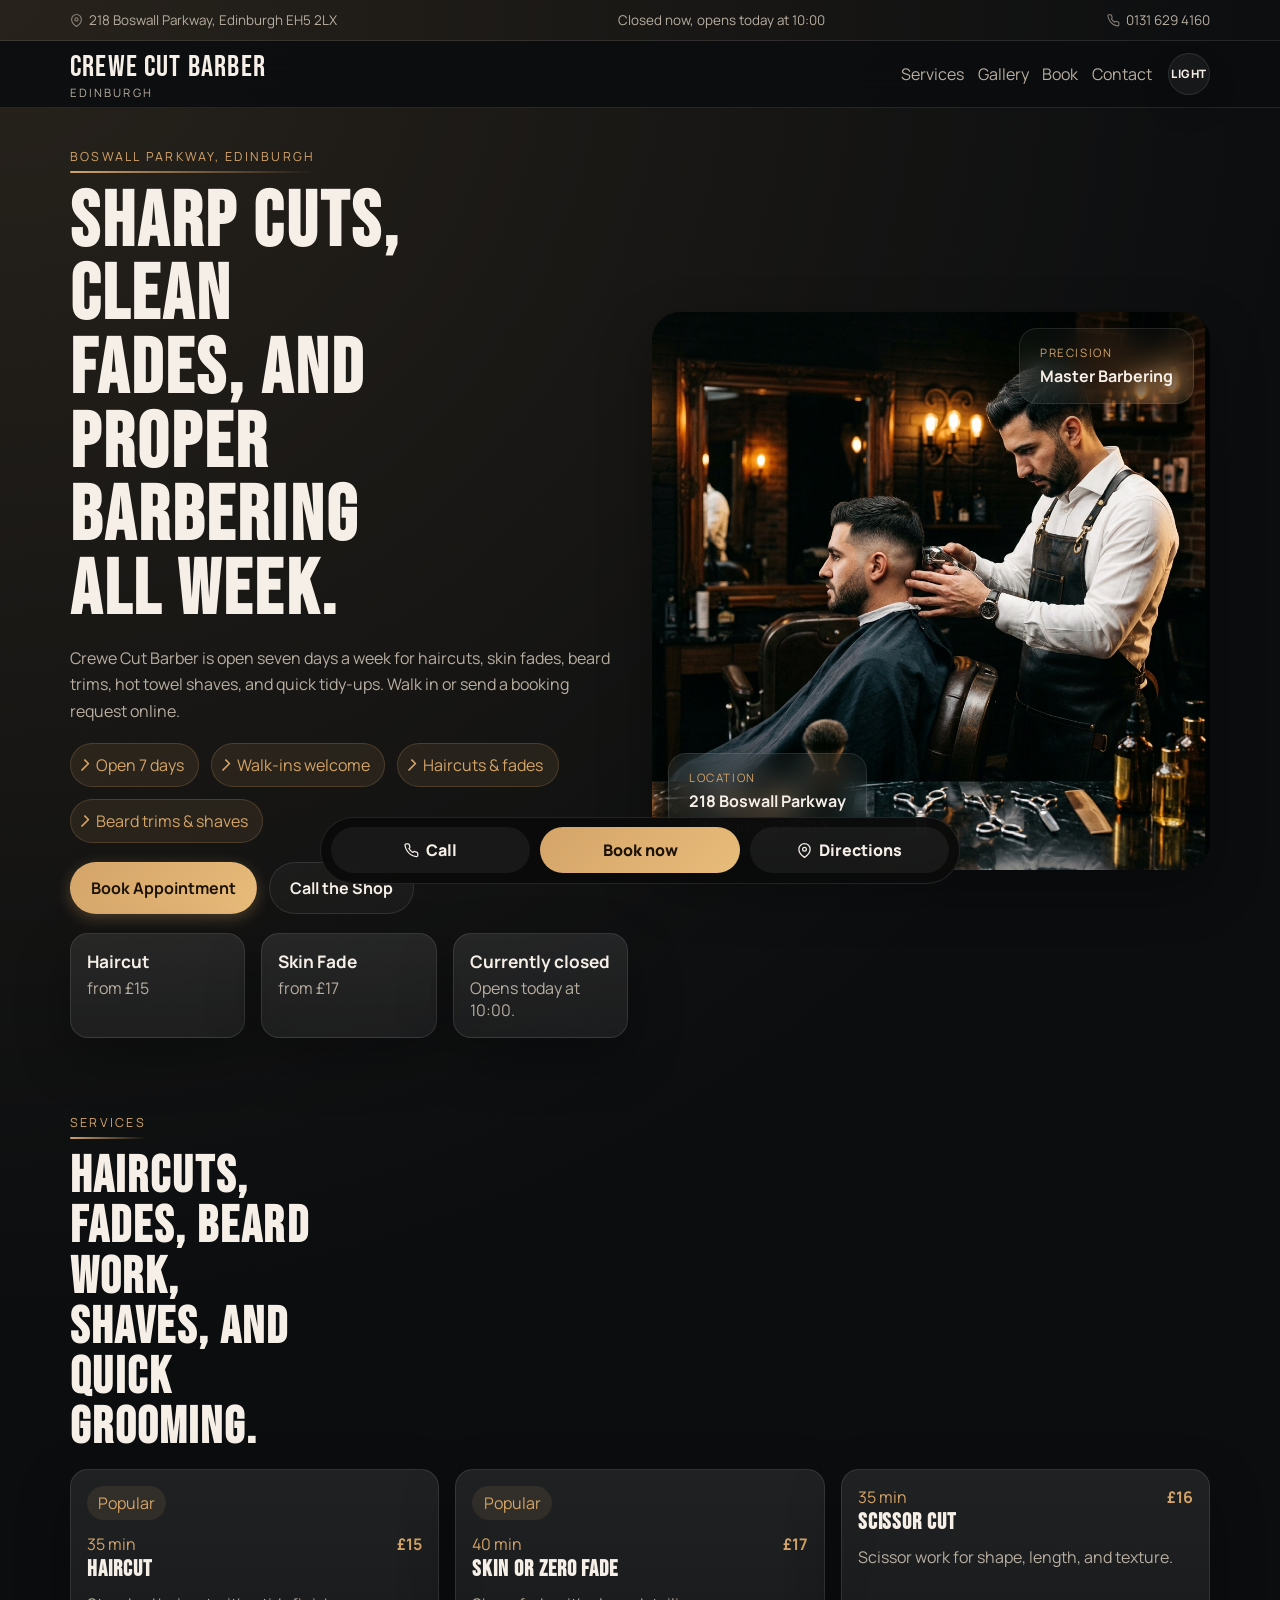
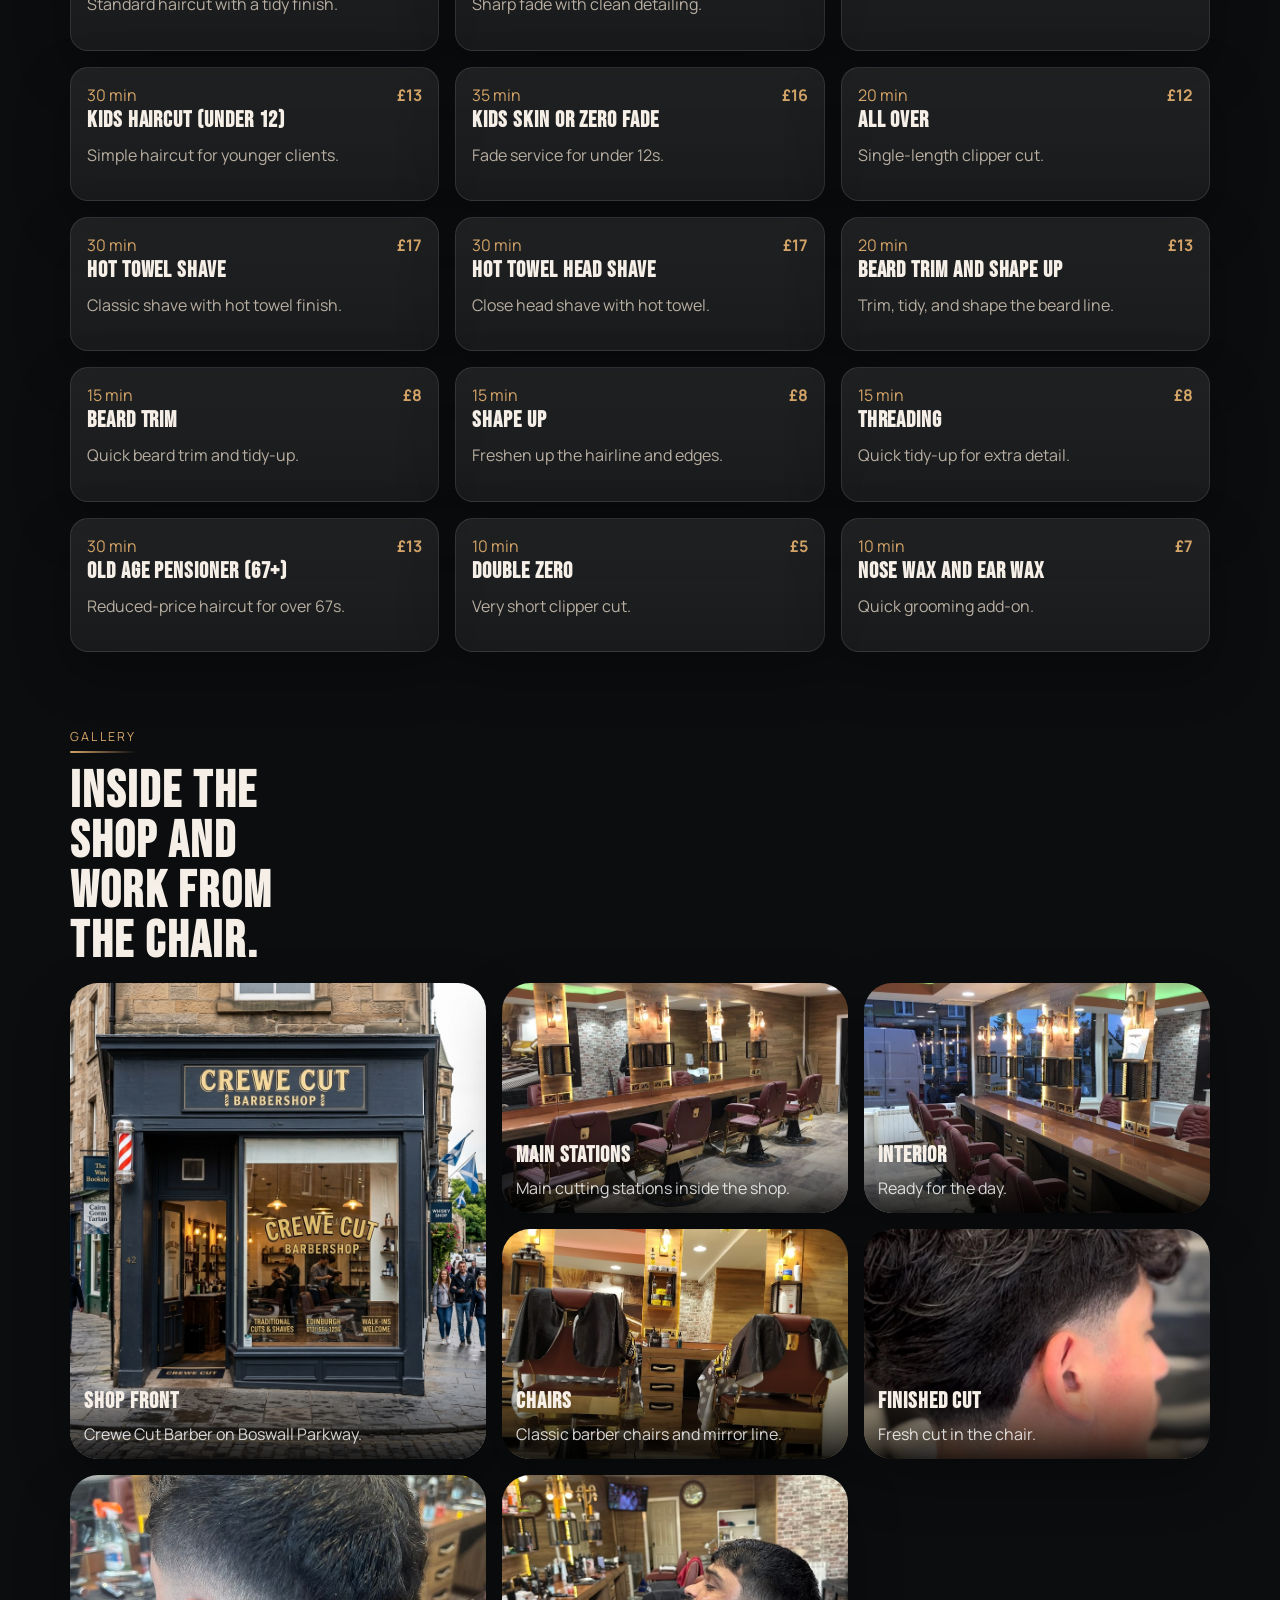
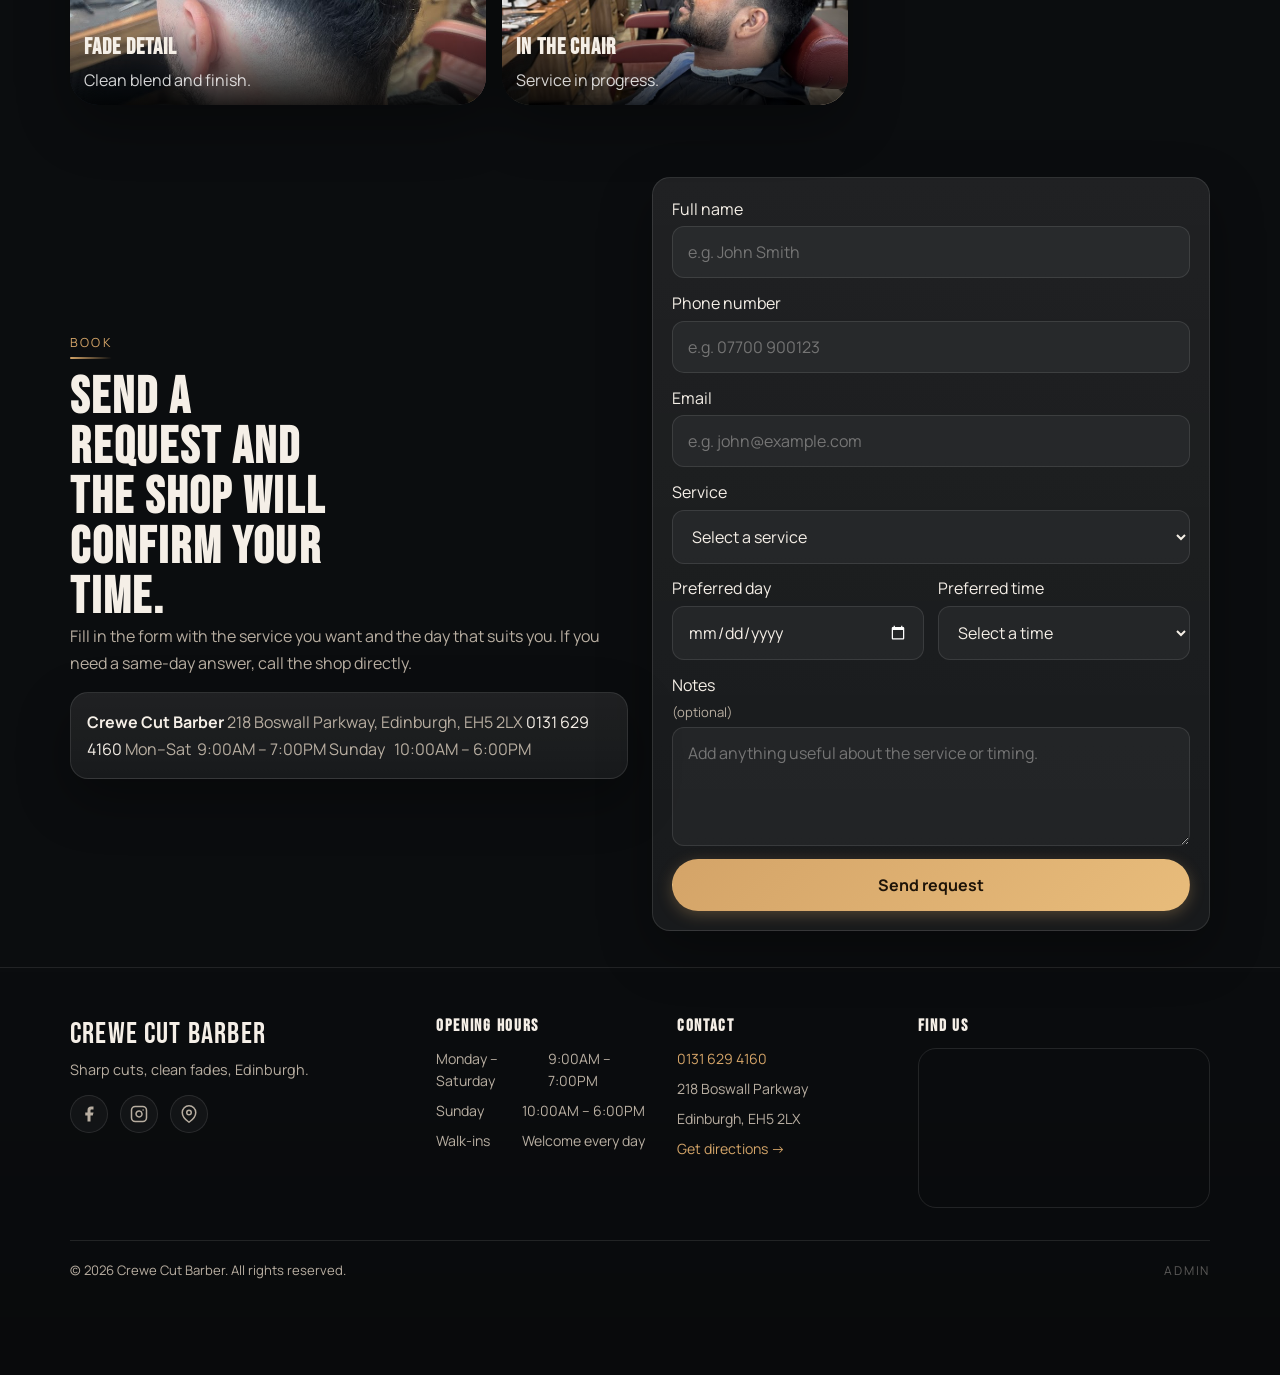
==== commit 65ecb3ae: "Complete professional redesign of website and admin panel" ====
--- a/public/index.html
+++ b/public/index.html
@@ -3,49 +3,59 @@
   <head>
     <meta charset="utf-8">
     <meta name="viewport" content="width=device-width, initial-scale=1">
-    <title>Crewe Cut Barber | Haircuts, Fades & Beard Trims in Edinburgh</title>
-    <meta
-      name="description"
-      content="Crewe Cut Barber on Boswall Parkway, Edinburgh. Walk-ins welcome for sharp haircuts, fades, beard trims, hot towel shaves, and everyday grooming."
-    >
+    <title>Crewe Cut Barber | Haircuts, Fades &amp; Beard Trims in Edinburgh</title>
+    <meta name="description" content="Crewe Cut Barber on Boswall Parkway, Edinburgh. Walk-ins welcome for sharp haircuts, fades, beard trims, hot towel shaves, and everyday grooming. Open 7 days a week.">
+    <meta name="keywords" content="barber Edinburgh, haircut Edinburgh, skin fade Edinburgh, beard trim Edinburgh, Boswall Parkway barber, Crewe Cut">
+    <meta property="og:title" content="Crewe Cut Barber | Edinburgh">
+    <meta property="og:description" content="Sharp cuts, clean fades, and proper barbering all week at 218 Boswall Parkway, Edinburgh.">
+    <meta property="og:type" content="website">
+    <link rel="icon" type="image/png" href="favicon.png">
+    <link rel="apple-touch-icon" href="favicon.png">
     <link rel="preconnect" href="https://fonts.googleapis.com">
     <link rel="preconnect" href="https://fonts.gstatic.com" crossorigin>
     <link
       href="https://fonts.googleapis.com/css2?family=Bebas+Neue&family=Manrope:wght@400;500;600;700;800&display=swap"
       rel="stylesheet"
     >
-    <link rel="stylesheet" href="styles.css?v=202604241625-dark-icon-mobile">
+    <link rel="stylesheet" href="styles.css?v=20260427-v5">
   </head>
   <body>
     <div class="topbar">
       <div class="container topbar-inner">
-        <span>218 Boswall Parkway, Edinburgh</span>
+        <span class="topbar-item">
+          <svg xmlns="http://www.w3.org/2000/svg" width="13" height="13" viewBox="0 0 24 24" fill="none" stroke="currentColor" stroke-width="2" stroke-linecap="round" stroke-linejoin="round" aria-hidden="true"><path d="M21 10c0 7-9 13-9 13s-9-6-9-13a9 9 0 0 1 18 0z"/><circle cx="12" cy="10" r="3"/></svg>
+          218 Boswall Parkway, Edinburgh EH5 2LX
+        </span>
         <span id="shop-status">Open 7 days</span>
-        <a href="tel:01316294160">0131 629 4160</a>
+        <a href="tel:01316294160" class="topbar-item">
+          <svg xmlns="http://www.w3.org/2000/svg" width="13" height="13" viewBox="0 0 24 24" fill="none" stroke="currentColor" stroke-width="2" stroke-linecap="round" stroke-linejoin="round" aria-hidden="true"><path d="M22 16.92v3a2 2 0 0 1-2.18 2 19.79 19.79 0 0 1-8.63-3.07A19.5 19.5 0 0 1 4.69 12a19.79 19.79 0 0 1-3.07-8.67A2 2 0 0 1 3.6 1.27h3a2 2 0 0 1 2 1.72c.127.96.361 1.903.7 2.81a2 2 0 0 1-.45 2.11L7.91 8.81a16 16 0 0 0 6.29 6.29l.92-.92a2 2 0 0 1 2.11-.45c.907.339 1.85.573 2.81.7a2 2 0 0 1 1.72 2.02z"/></svg>
+          0131 629 4160
+        </a>
       </div>
     </div>
 
     <header class="site-header">
       <div class="container nav-row">
-        <a href="./" class="brand">
+        <a href="./" class="brand" aria-label="Crewe Cut Barber home">
           <span class="brand-main">Crewe Cut Barber</span>
           <span class="brand-sub">Edinburgh</span>
         </a>
         <div class="nav-actions">
-          <nav class="nav-links">
+          <nav class="nav-links" aria-label="Main navigation">
             <a href="#services">Services</a>
             <a href="#gallery">Gallery</a>
             <a href="#booking">Book</a>
             <a href="#contact">Contact</a>
           </nav>
           <button class="theme-toggle theme-toggle-compact" type="button" data-theme-toggle aria-label="Switch theme">
-            <span class="theme-toggle-icon" data-theme-icon>☀</span>
+            <span class="theme-toggle-icon" data-theme-icon>&#9728;</span>
           </button>
         </div>
       </div>
     </header>
 
     <main>
+      <!-- ═══ HERO ═══ -->
       <section class="hero reveal">
         <div class="container hero-grid" data-hero-parallax>
           <div class="hero-copy">
@@ -59,39 +69,39 @@
             <div class="pill-row">
               <span class="info-pill">Open 7 days</span>
               <span class="info-pill">Walk-ins welcome</span>
-              <span class="info-pill">Haircuts & fades</span>
-              <span class="info-pill">Beard trims & shaves</span>
+              <span class="info-pill">Haircuts &amp; fades</span>
+              <span class="info-pill">Beard trims &amp; shaves</span>
             </div>
 
             <div class="hero-actions">
-              <a class="button button-primary" href="#booking">Book now</a>
-              <a class="button button-secondary" href="tel:01316294160">Call the shop</a>
+              <a class="button button-primary" href="#booking" id="hero-book-btn">Book Appointment</a>
+              <a class="button button-secondary" href="tel:01316294160" id="hero-call-btn">Call the Shop</a>
             </div>
 
             <div class="stats-grid">
               <article class="stat-card">
                 <strong>Haircut</strong>
-                <span>£15</span>
+                <span>from £15</span>
               </article>
               <article class="stat-card">
                 <strong>Skin Fade</strong>
-                <span>£17</span>
+                <span>from £17</span>
               </article>
               <article class="stat-card">
                 <strong id="live-status-title">Open 7 days</strong>
-                <span id="live-status-copy">Mon-Sat 9AM-7PM</span>
+                <span id="live-status-copy">Mon–Sat 9AM–7PM</span>
               </article>
             </div>
           </div>
 
           <div class="hero-visual">
-            <img src="images/storefront.jpg" alt="Crewe Cut Barber storefront" onerror="this.onerror=null;this.src='images/interior-wide.jpg'">
-            <div class="floating-card floating-top">
-              <span>Walk-ins</span>
-              <strong>Same-day cuts welcome</strong>
-            </div>
-            <div class="floating-card floating-bottom">
-              <span>Address</span>
+            <img src="images/hero-premium.png" alt="Master Barber at Crewe Cut" loading="eager">
+            <div class="floating-card floating-top glass">
+              <span>Precision</span>
+              <strong>Master Barbering</strong>
+            </div>
+            <div class="floating-card floating-bottom glass">
+              <span>Location</span>
               <strong>218 Boswall Parkway</strong>
               <em>Edinburgh, EH5 2LX</em>
             </div>
@@ -99,6 +109,7 @@
         </div>
       </section>
 
+      <!-- ═══ SERVICES ═══ -->
       <section id="services" class="services reveal">
         <div class="container">
           <div class="section-head">
@@ -185,6 +196,7 @@
         </div>
       </section>
 
+      <!-- ═══ GALLERY ═══ -->
       <section id="gallery" class="gallery reveal">
         <div class="container">
           <div class="section-head">
@@ -193,7 +205,7 @@
           </div>
           <div class="gallery-grid" id="gallery-grid">
             <article class="gallery-card reveal gallery-card-1">
-              <button class="gallery-button" type="button" data-gallery-src="images/storefront.jpg" data-gallery-title="Shop front" data-gallery-text="Crewe Cut Barber on Boswall Parkway.">
+              <button class="gallery-button" type="button" id="gallery-btn-1" data-gallery-src="images/storefront.jpg" data-gallery-title="Shop front" data-gallery-text="Crewe Cut Barber on Boswall Parkway.">
                 <img src="images/storefront.jpg" alt="Shop front" loading="lazy" onerror="this.onerror=null;this.src='images/interior-wide.jpg'">
               </button>
               <div class="gallery-overlay">
@@ -202,7 +214,7 @@
               </div>
             </article>
             <article class="gallery-card reveal gallery-card-2">
-              <button class="gallery-button" type="button" data-gallery-src="images/interior-wide.jpg" data-gallery-title="Main stations" data-gallery-text="Main cutting stations inside the shop.">
+              <button class="gallery-button" type="button" id="gallery-btn-2" data-gallery-src="images/interior-wide.jpg" data-gallery-title="Main stations" data-gallery-text="Main cutting stations inside the shop.">
                 <img src="images/interior-wide.jpg" alt="Main stations" loading="lazy" onerror="this.onerror=null;this.src='images/interior-row.jpg'">
               </button>
               <div class="gallery-overlay">
@@ -211,7 +223,7 @@
               </div>
             </article>
             <article class="gallery-card reveal gallery-card-3">
-              <button class="gallery-button" type="button" data-gallery-src="images/interior-row.jpg" data-gallery-title="Interior" data-gallery-text="Ready for the day.">
+              <button class="gallery-button" type="button" id="gallery-btn-3" data-gallery-src="images/interior-row.jpg" data-gallery-title="Interior" data-gallery-text="Ready for the day.">
                 <img src="images/interior-row.jpg" alt="Interior" loading="lazy" onerror="this.onerror=null;this.src='images/interior-wide.jpg'">
               </button>
               <div class="gallery-overlay">
@@ -220,7 +232,7 @@
               </div>
             </article>
             <article class="gallery-card reveal gallery-card-4">
-              <button class="gallery-button" type="button" data-gallery-src="images/chairs.jpg" data-gallery-title="Chairs" data-gallery-text="Classic barber chairs and mirror line.">
+              <button class="gallery-button" type="button" id="gallery-btn-4" data-gallery-src="images/chairs.jpg" data-gallery-title="Chairs" data-gallery-text="Classic barber chairs and mirror line.">
                 <img src="images/chairs.jpg" alt="Chairs" loading="lazy" onerror="this.onerror=null;this.src='images/interior-row.jpg'">
               </button>
               <div class="gallery-overlay">
@@ -229,7 +241,7 @@
               </div>
             </article>
             <article class="gallery-card reveal gallery-card-5">
-              <button class="gallery-button" type="button" data-gallery-src="images/cut-detail.jpg" data-gallery-title="Finished cut" data-gallery-text="Fresh cut in the chair.">
+              <button class="gallery-button" type="button" id="gallery-btn-5" data-gallery-src="images/cut-detail.jpg" data-gallery-title="Finished cut" data-gallery-text="Fresh cut in the chair.">
                 <img src="images/cut-detail.jpg" alt="Finished cut" loading="lazy" onerror="this.onerror=null;this.src='images/fade-finish.jpg'">
               </button>
               <div class="gallery-overlay">
@@ -238,7 +250,7 @@
               </div>
             </article>
             <article class="gallery-card reveal gallery-card-6">
-              <button class="gallery-button" type="button" data-gallery-src="images/fade-finish.jpg" data-gallery-title="Fade detail" data-gallery-text="Clean blend and finish.">
+              <button class="gallery-button" type="button" id="gallery-btn-6" data-gallery-src="images/fade-finish.jpg" data-gallery-title="Fade detail" data-gallery-text="Clean blend and finish.">
                 <img src="images/fade-finish.jpg" alt="Fade detail" loading="lazy" onerror="this.onerror=null;this.src='images/cut-detail.jpg'">
               </button>
               <div class="gallery-overlay">
@@ -247,7 +259,7 @@
               </div>
             </article>
             <article class="gallery-card reveal gallery-card-7">
-              <button class="gallery-button" type="button" data-gallery-src="images/client-chair.jpg" data-gallery-title="In the chair" data-gallery-text="Service in progress.">
+              <button class="gallery-button" type="button" id="gallery-btn-7" data-gallery-src="images/client-chair.jpg" data-gallery-title="In the chair" data-gallery-text="Service in progress.">
                 <img src="images/client-chair.jpg" alt="In the chair" loading="lazy" onerror="this.onerror=null;this.src='images/chairs.jpg'">
               </button>
               <div class="gallery-overlay">
@@ -259,6 +271,7 @@
         </div>
       </section>
 
+      <!-- ═══ BOOKING ═══ -->
       <section id="booking" class="booking reveal">
         <div class="container booking-grid">
           <div class="booking-copy">
@@ -272,52 +285,52 @@
               <strong>Crewe Cut Barber</strong>
               <span>218 Boswall Parkway, Edinburgh, EH5 2LX</span>
               <a href="tel:01316294160">0131 629 4160</a>
-              <span>Mon-Sat 9:00AM - 7:00PM</span>
-              <span>Sunday 10:00AM - 6:00PM</span>
-            </div>
-          </div>
-
-          <form class="booking-form" id="booking-form">
+              <span>Mon–Sat &nbsp;9:00AM – 7:00PM</span>
+              <span>Sunday &nbsp;&nbsp;10:00AM – 6:00PM</span>
+            </div>
+          </div>
+
+          <form class="booking-form" id="booking-form" novalidate>
             <div class="form-message" id="booking-feedback" hidden></div>
-            <label>
+            <label for="field-name">
               Full name
-              <input type="text" name="clientName" required>
+              <input type="text" id="field-name" name="clientName" autocomplete="name" required placeholder="e.g. John Smith">
             </label>
-            <label>
+            <label for="field-phone">
               Phone number
-              <input type="tel" name="phone" required>
+              <input type="tel" id="field-phone" name="phone" autocomplete="tel" required placeholder="e.g. 07700 900123">
             </label>
-            <label>
+            <label for="field-email">
               Email
-              <input type="email" name="email" required>
+              <input type="email" id="field-email" name="email" autocomplete="email" required placeholder="e.g. john@example.com">
             </label>
-            <label>
+            <label for="booking-service">
               Service
               <select name="service" id="booking-service" required>
                 <option value="">Select a service</option>
-                <option value="Haircut">Haircut - £15</option>
-                <option value="Skin or Zero Fade">Skin or Zero Fade - £17</option>
-                <option value="Scissor Cut">Scissor Cut - £16</option>
-                <option value="Kids Haircut (Under 12)">Kids Haircut (Under 12) - £13</option>
-                <option value="Kids Skin or Zero Fade">Kids Skin or Zero Fade - £16</option>
-                <option value="All Over">All Over - £12</option>
-                <option value="Hot Towel Shave">Hot Towel Shave - £17</option>
-                <option value="Hot Towel Head Shave">Hot Towel Head Shave - £17</option>
-                <option value="Beard Trim and Shape Up">Beard Trim and Shape Up - £13</option>
-                <option value="Beard Trim">Beard Trim - £8</option>
-                <option value="Shape Up">Shape Up - £8</option>
-                <option value="Threading">Threading - £8</option>
-                <option value="Old Age Pensioner (67+)">Old Age Pensioner (67+) - £13</option>
-                <option value="Double Zero">Double Zero - £5</option>
-                <option value="Nose Wax and Ear Wax">Nose Wax and Ear Wax - £7</option>
+                <option value="Haircut">Haircut – £15</option>
+                <option value="Skin or Zero Fade">Skin or Zero Fade – £17</option>
+                <option value="Scissor Cut">Scissor Cut – £16</option>
+                <option value="Kids Haircut (Under 12)">Kids Haircut (Under 12) – £13</option>
+                <option value="Kids Skin or Zero Fade">Kids Skin or Zero Fade – £16</option>
+                <option value="All Over">All Over – £12</option>
+                <option value="Hot Towel Shave">Hot Towel Shave – £17</option>
+                <option value="Hot Towel Head Shave">Hot Towel Head Shave – £17</option>
+                <option value="Beard Trim and Shape Up">Beard Trim and Shape Up – £13</option>
+                <option value="Beard Trim">Beard Trim – £8</option>
+                <option value="Shape Up">Shape Up – £8</option>
+                <option value="Threading">Threading – £8</option>
+                <option value="Old Age Pensioner (67+)">Old Age Pensioner (67+) – £13</option>
+                <option value="Double Zero">Double Zero – £5</option>
+                <option value="Nose Wax and Ear Wax">Nose Wax and Ear Wax – £7</option>
               </select>
             </label>
             <div class="split-fields">
-              <label>
+              <label for="field-day">
                 Preferred day
-                <input type="date" name="preferredDay" required>
+                <input type="date" id="field-day" name="preferredDay" required>
               </label>
-              <label>
+              <label for="booking-time">
                 Preferred time
                 <select name="preferredTime" id="booking-time" required>
                   <option value="">Select a time</option>
@@ -325,9 +338,9 @@
               </label>
             </div>
             <div class="availability-note" id="availability-note" hidden></div>
-            <label>
-              Notes
-              <textarea name="notes" rows="5" placeholder="Add anything useful about the service or timing."></textarea>
+            <label for="field-notes">
+              Notes <span class="field-optional">(optional)</span>
+              <textarea id="field-notes" name="notes" rows="4" placeholder="Add anything useful about the service or timing."></textarea>
             </label>
             <button class="button button-primary button-full" id="booking-submit" type="submit">Send request</button>
           </form>
@@ -335,29 +348,83 @@
       </section>
     </main>
 
+    <!-- ═══ FOOTER ═══ -->
     <footer class="site-footer" id="contact">
-      <div class="container footer-row">
-        <div>
-          <strong>Crewe Cut Barber</strong>
-          <p>218 Boswall Parkway, Edinburgh, EH5 2LX</p>
-        </div>
-        <div>
-          <a href="tel:01316294160">0131 629 4160</a>
-          <p>Open 7 days</p>
+      <div class="container footer-main">
+        <div class="footer-brand">
+          <span class="brand-main">Crewe Cut Barber</span>
+          <p class="footer-tagline">Sharp cuts, clean fades, Edinburgh.</p>
+          <div class="footer-socials">
+            <a href="https://www.facebook.com" target="_blank" rel="noreferrer noopener" aria-label="Facebook" class="social-link">
+              <svg xmlns="http://www.w3.org/2000/svg" width="18" height="18" viewBox="0 0 24 24" fill="currentColor" aria-hidden="true"><path d="M18 2h-3a5 5 0 0 0-5 5v3H7v4h3v8h4v-8h3l1-4h-4V7a1 1 0 0 1 1-1h3z"/></svg>
+            </a>
+            <a href="https://www.instagram.com" target="_blank" rel="noreferrer noopener" aria-label="Instagram" class="social-link">
+              <svg xmlns="http://www.w3.org/2000/svg" width="18" height="18" viewBox="0 0 24 24" fill="none" stroke="currentColor" stroke-width="2" stroke-linecap="round" stroke-linejoin="round" aria-hidden="true"><rect x="2" y="2" width="20" height="20" rx="5" ry="5"/><path d="M16 11.37A4 4 0 1 1 12.63 8 4 4 0 0 1 16 11.37z"/><line x1="17.5" y1="6.5" x2="17.51" y2="6.5"/></svg>
+            </a>
+            <a href="https://www.google.com/maps?q=218+Boswall+Parkway+Edinburgh" target="_blank" rel="noreferrer noopener" aria-label="Google Maps" class="social-link">
+              <svg xmlns="http://www.w3.org/2000/svg" width="18" height="18" viewBox="0 0 24 24" fill="none" stroke="currentColor" stroke-width="2" stroke-linecap="round" stroke-linejoin="round" aria-hidden="true"><path d="M21 10c0 7-9 13-9 13s-9-6-9-13a9 9 0 0 1 18 0z"/><circle cx="12" cy="10" r="3"/></svg>
+            </a>
+          </div>
+        </div>
+
+        <div class="footer-col">
+          <h4 class="footer-heading">Opening hours</h4>
+          <ul class="footer-list">
+            <li><span>Monday – Saturday</span><span>9:00AM – 7:00PM</span></li>
+            <li><span>Sunday</span><span>10:00AM – 6:00PM</span></li>
+            <li><span>Walk-ins</span><span>Welcome every day</span></li>
+          </ul>
+        </div>
+
+        <div class="footer-col">
+          <h4 class="footer-heading">Contact</h4>
+          <ul class="footer-list footer-contact">
+            <li><a href="tel:01316294160">0131 629 4160</a></li>
+            <li>218 Boswall Parkway</li>
+            <li>Edinburgh, EH5 2LX</li>
+            <li>
+              <a href="https://www.google.com/maps/search/?api=1&query=218+Boswall+Parkway+Edinburgh+EH5+2LX" target="_blank" rel="noreferrer">
+                Get directions &rarr;
+              </a>
+            </li>
+          </ul>
+        </div>
+
+        <div class="footer-col footer-map-col">
+          <h4 class="footer-heading">Find us</h4>
+          <div class="footer-map">
+            <iframe
+              title="Crewe Cut Barber location map"
+              loading="lazy"
+              referrerpolicy="no-referrer-when-downgrade"
+              src="https://www.google.com/maps/embed?pb=!1m18!1m12!1m3!1d2232.768!2d-3.22!3d55.975!2m3!1f0!2f0!3f0!3m2!1i1024!2i768!4f13.1!3m3!1m2!1s0x0%3A0x0!2zNTXCsDU4JzMwLjAiTiAzwrAxMyc0Mi4wIlc!5e0!3m2!1sen!2suk!4v1"
+              allowfullscreen
+            ></iframe>
+          </div>
         </div>
       </div>
-      <div class="container footer-admin-row">
+
+      <div class="container footer-bottom">
+        <p class="footer-copy">&copy; <span id="footer-year">2026</span> Crewe Cut Barber. All rights reserved.</p>
         <a class="footer-admin-link" href="admin.html" aria-label="Admin login">Admin</a>
       </div>
     </footer>
 
-    <div class="mobile-cta-bar">
-      <a href="tel:01316294160">Call</a>
-      <a href="#booking">Book</a>
-      <a href="https://www.google.com/maps?q=place_id:ChIJk0ZapCTHh0gRIy6q_9C0GL4&place_id=ChIJk0ZapCTHh0gRIy6q_9C0GL4" target="_blank" rel="noreferrer">Directions</a>
+    <!-- ═══ MOBILE CTA BAR ═══ -->
+    <div class="mobile-cta-bar" aria-label="Quick actions">
+      <a href="tel:01316294160" id="mobile-call-link">
+        <svg xmlns="http://www.w3.org/2000/svg" width="15" height="15" viewBox="0 0 24 24" fill="none" stroke="currentColor" stroke-width="2" stroke-linecap="round" stroke-linejoin="round" aria-hidden="true"><path d="M22 16.92v3a2 2 0 0 1-2.18 2 19.79 19.79 0 0 1-8.63-3.07A19.5 19.5 0 0 1 4.69 12a19.79 19.79 0 0 1-3.07-8.67A2 2 0 0 1 3.6 1.27h3a2 2 0 0 1 2 1.72c.127.96.361 1.903.7 2.81a2 2 0 0 1-.45 2.11L7.91 8.81a16 16 0 0 0 6.29 6.29l.92-.92a2 2 0 0 1 2.11-.45c.907.339 1.85.573 2.81.7a2 2 0 0 1 1.72 2.02z"/></svg>
+        Call
+      </a>
+      <a href="#booking" id="mobile-book-link">Book now</a>
+      <a href="https://www.google.com/maps/search/?api=1&query=218+Boswall+Parkway+Edinburgh+EH5+2LX" target="_blank" rel="noreferrer" id="mobile-directions-link">
+        <svg xmlns="http://www.w3.org/2000/svg" width="15" height="15" viewBox="0 0 24 24" fill="none" stroke="currentColor" stroke-width="2" stroke-linecap="round" stroke-linejoin="round" aria-hidden="true"><path d="M21 10c0 7-9 13-9 13s-9-6-9-13a9 9 0 0 1 18 0z"/><circle cx="12" cy="10" r="3"/></svg>
+        Directions
+      </a>
     </div>
 
-    <div class="lightbox" id="gallery-lightbox" aria-hidden="true">
+    <!-- ═══ LIGHTBOX ═══ -->
+    <div class="lightbox" id="gallery-lightbox" aria-hidden="true" role="dialog" aria-modal="true" aria-label="Gallery image viewer">
       <button class="lightbox-close" type="button" aria-label="Close gallery">&times;</button>
       <div class="lightbox-dialog">
         <img id="lightbox-image" src="" alt="">
@@ -369,7 +436,11 @@
     </div>
 
     <script src="https://cdn.jsdelivr.net/npm/@supabase/supabase-js@2"></script>
-    <script src="config.js?v=202604241625-dark-icon-mobile"></script>
-    <script src="app.js?v=202604241625-dark-icon-mobile"></script>
+    <script src="config.js?v=20260427-v5"></script>
+    <script src="app.js?v=20260427-v5"></script>
+    <script>
+      // Update footer year dynamically
+      document.getElementById('footer-year').textContent = new Date().getFullYear();
+    </script>
   </body>
 </html>
--- a/public/styles.css
+++ b/public/styles.css
@@ -301,6 +301,23 @@
   border-color: var(--line);
   color: var(--text);
   background: rgba(255, 255, 255, 0.035);
+  transition: all 0.3s ease;
+}
+
+.button-secondary:hover {
+  background: rgba(255, 255, 255, 0.08);
+  border-color: var(--accent);
+  transform: translateY(-2px);
+}
+
+.button-primary {
+  transition: all 0.3s ease;
+  box-shadow: 0 4px 15px rgba(212, 164, 104, 0.3);
+}
+
+.button-primary:hover {
+  transform: translateY(-2px);
+  box-shadow: 0 8px 25px rgba(212, 164, 104, 0.5);
 }
 
 body[data-theme="light"] .button-secondary,
@@ -386,8 +403,20 @@
 .floating-card {
   position: absolute;
   max-width: 220px;
-  padding: 0.9rem;
+  padding: 1rem 1.25rem;
   backdrop-filter: blur(14px);
+  z-index: 5;
+}
+
+.floating-card.glass {
+  background: rgba(255, 255, 255, 0.03);
+  border: 1px solid rgba(255, 255, 255, 0.1);
+  box-shadow: 0 8px 32px rgba(0, 0, 0, 0.3);
+}
+
+body[data-theme="light"] .floating-card.glass {
+  background: rgba(255, 255, 255, 0.6);
+  border: 1px solid rgba(0, 0, 0, 0.05);
 }
 
 .floating-card span {
@@ -547,18 +576,121 @@
 }
 
 .site-footer {
-  padding: 1.25rem 0 6rem;
+  padding: 3rem 0 6rem;
   border-top: 1px solid var(--line);
-}
-
-.footer-row {
+  background: linear-gradient(180deg, transparent, rgba(0,0,0,0.18));
+}
+
+.footer-main {
+  display: grid;
+  grid-template-columns: 1.6fr 1fr 1fr 1.4fr;
+  gap: 2rem;
+  padding-bottom: 2rem;
+  border-bottom: 1px solid var(--line);
+}
+
+.footer-brand {
+  display: flex;
+  flex-direction: column;
+  gap: 0.5rem;
+}
+
+.footer-tagline {
+  color: var(--muted);
+  font-size: 0.9rem;
+  margin: 0;
+}
+
+.footer-socials {
+  display: flex;
+  gap: 0.75rem;
+  margin-top: 0.5rem;
+}
+
+.social-link {
+  display: inline-flex;
+  align-items: center;
+  justify-content: center;
+  width: 38px;
+  height: 38px;
+  border: 1px solid var(--line);
+  border-radius: 999px;
+  color: var(--muted);
+  background: rgba(255,255,255,0.035);
+  transition: color 180ms ease, border-color 180ms ease, background 180ms ease;
+}
+
+.social-link:hover {
+  color: var(--accent);
+  border-color: rgba(212,164,104,0.34);
+  background: rgba(212,164,104,0.1);
+}
+
+.footer-heading {
+  font-family: "Bebas Neue", sans-serif;
+  font-size: 1.05rem;
+  letter-spacing: 0.1em;
+  margin: 0 0 0.75rem;
+  color: var(--text);
+}
+
+.footer-list {
+  list-style: none;
+  padding: 0;
+  margin: 0;
+  display: flex;
+  flex-direction: column;
+  gap: 0.5rem;
+  color: var(--muted);
+  font-size: 0.88rem;
+  line-height: 1.55;
+}
+
+.footer-list li {
+  display: flex;
+  justify-content: space-between;
+  gap: 0.5rem;
+}
+
+.footer-contact li {
+  display: block;
+}
+
+.footer-contact a {
+  color: var(--accent);
+}
+
+.footer-contact a:hover {
+  text-decoration: underline;
+}
+
+.footer-map {
+  border-radius: var(--radius-md);
+  overflow: hidden;
+  border: 1px solid var(--line);
+  height: 160px;
+}
+
+.footer-map iframe {
+  width: 100%;
+  height: 100%;
+  border: 0;
+  display: block;
+}
+
+.footer-bottom {
+  display: flex;
+  align-items: center;
+  justify-content: space-between;
+  padding-top: 1.25rem;
   flex-wrap: wrap;
-}
-
-.footer-admin-row {
-  display: flex;
-  justify-content: flex-end;
-  margin-top: 0.75rem;
+  gap: 0.5rem;
+}
+
+.footer-copy {
+  color: var(--muted);
+  font-size: 0.82rem;
+  margin: 0;
 }
 
 .footer-admin-link {
@@ -566,6 +698,11 @@
   font-size: 0.76rem;
   letter-spacing: 0.14em;
   text-transform: uppercase;
+  transition: opacity 180ms ease;
+}
+
+.footer-admin-link:hover {
+  opacity: 0.65;
 }
 
 .lightbox {
@@ -1459,4 +1596,472 @@
     min-height: 44px;
     font-size: 0.9rem;
   }
-}
+
+  .footer-main {
+    grid-template-columns: 1fr 1fr;
+  }
+
+  .footer-map-col {
+    grid-column: 1 / -1;
+  }
+}
+
+/* ═══════════════════════════════════════
+   MISSING / ADDITIONAL STYLES
+═══════════════════════════════════════ */
+
+/* Smooth scroll offset for sticky header */
+:target {
+  scroll-margin-top: 120px;
+}
+
+/* Field optional label */
+.field-optional {
+  color: var(--muted);
+  font-size: 0.82rem;
+  font-weight: 400;
+}
+
+/* Button hover transitions */
+.button {
+  transition: transform 140ms ease, box-shadow 140ms ease, opacity 140ms ease;
+}
+
+.button:hover {
+  transform: translateY(-1px);
+}
+
+.button-primary:hover {
+  box-shadow: 0 8px 24px rgba(212, 164, 104, 0.32);
+}
+
+.button:active {
+  transform: translateY(0);
+}
+
+.button:disabled {
+  opacity: 0.55;
+  pointer-events: none;
+}
+
+/* Service card hover */
+.service-card {
+  transition: transform 180ms ease, box-shadow 180ms ease;
+}
+
+.service-card:hover {
+  transform: translateY(-2px);
+  box-shadow: 0 28px 64px rgba(0,0,0,0.38);
+}
+
+/* Nav link transition */
+.nav-links a {
+  transition: color 150ms ease;
+}
+
+/* Analytics section styles */
+.analytics-grid {
+  display: grid;
+  grid-template-columns: repeat(2, minmax(0, 1fr));
+  gap: 1rem;
+}
+
+.chart-card {
+  display: grid;
+  grid-template-columns: 1fr 1fr;
+  gap: 1rem;
+  align-items: center;
+  padding: 1rem 0 0;
+}
+
+.pie-chart {
+  width: 140px;
+  height: 140px;
+  border-radius: 999px;
+  background: conic-gradient(
+    var(--accent) 0% 40%,
+    rgba(144, 195, 255, 0.7) 40% 65%,
+    rgba(149, 232, 191, 0.7) 65% 80%,
+    rgba(225, 223, 223, 0.5) 80% 100%
+  );
+  margin: 0 auto;
+}
+
+.chart-legend {
+  display: flex;
+  flex-direction: column;
+  gap: 0.5rem;
+  font-size: 0.82rem;
+  color: var(--muted);
+}
+
+.sales-summary {
+  padding: 1rem 0;
+  font-size: 2rem;
+  font-family: "Bebas Neue", sans-serif;
+  color: var(--accent);
+  letter-spacing: 0.05em;
+}
+
+.analytics-breakdown {
+  display: grid;
+  gap: 0.5rem;
+  font-size: 0.88rem;
+  color: var(--muted);
+}
+
+.analytics-toolbar {
+  padding: 0.75rem;
+  border-radius: var(--radius-sm);
+  background: rgba(255,255,255,0.025);
+  border: 1px solid var(--line);
+  grid-template-columns: 1fr;
+}
+
+/* Admin section dropdown (used on small screens) */
+.admin-section-select-wrap {
+  display: none;
+  flex-direction: column;
+  gap: 0.3rem;
+  color: var(--muted);
+  font-size: 0.82rem;
+}
+
+.admin-section-select-wrap select {
+  padding: 0.62rem 0.85rem;
+  border: 1px solid var(--line);
+  border-radius: var(--radius-sm);
+  color: var(--text);
+  background: rgba(255,255,255,0.045);
+  min-width: 160px;
+}
+
+/* Gallery hover */
+.gallery-card {
+  transition: transform 220ms ease;
+}
+
+.gallery-card:hover {
+  transform: scale(1.012);
+  z-index: 2;
+}
+
+.gallery-button:focus-visible {
+  outline: 2px solid var(--accent);
+  outline-offset: 2px;
+}
+
+/* Lightbox animation */
+.lightbox {
+  opacity: 0;
+  transition: opacity 200ms ease;
+}
+
+.lightbox.is-open {
+  opacity: 1;
+}
+
+.lightbox-dialog {
+  transform: scale(0.96);
+  transition: transform 220ms ease;
+}
+
+.lightbox.is-open .lightbox-dialog {
+  transform: scale(1);
+}
+
+/* Topbar emoji spacing */
+.topbar-inner span {
+  display: flex;
+  align-items: center;
+  gap: 0.35rem;
+}
+
+/* Reduce footer bottom padding when mobile CTA bar is present */
+@media (max-width: 680px) {
+  .footer-main {
+    grid-template-columns: 1fr;
+    gap: 1.5rem;
+  }
+
+  .footer-map-col {
+    grid-column: auto;
+  }
+
+  .footer-map {
+    height: 180px;
+  }
+
+  .footer-list li {
+    justify-content: flex-start;
+    gap: 0.75rem;
+  }
+
+  .footer-bottom {
+    flex-direction: column;
+    align-items: flex-start;
+  }
+
+  .analytics-grid {
+    grid-template-columns: 1fr;
+  }
+
+  .admin-section-select-wrap {
+    display: flex;
+  }
+
+  .admin-nav {
+    display: none;
+  }
+}
+
+@media (max-width: 980px) {
+  .analytics-grid {
+    grid-template-columns: 1fr;
+  }
+}
+
+/* ═══════════════════════════════════════════════════
+   PROFESSIONAL ANIMATIONS — v5
+═══════════════════════════════════════════════════ */
+
+/* ── Keyframes ── */
+@keyframes fadeUp {
+  from { opacity: 0; transform: translateY(28px); }
+  to   { opacity: 1; transform: translateY(0); }
+}
+
+@keyframes fadeIn {
+  from { opacity: 0; }
+  to   { opacity: 1; }
+}
+
+@keyframes slideInLeft {
+  from { opacity: 0; transform: translateX(-32px); }
+  to   { opacity: 1; transform: translateX(0); }
+}
+
+@keyframes slideInRight {
+  from { opacity: 0; transform: translateX(32px); }
+  to   { opacity: 1; transform: translateX(0); }
+}
+
+@keyframes scaleIn {
+  from { opacity: 0; transform: scale(0.94); }
+  to   { opacity: 1; transform: scale(1); }
+}
+
+@keyframes lineGrow {
+  from { transform: scaleX(0); }
+  to   { transform: scaleX(1); }
+}
+
+@keyframes floatY {
+  0%, 100% { transform: translateY(0px); }
+  50%       { transform: translateY(-8px); }
+}
+
+@keyframes shimmer {
+  0%   { background-position: -200% center; }
+  100% { background-position: 200% center; }
+}
+
+@keyframes pulseGlow {
+  0%, 100% { box-shadow: 0 0 0 0 rgba(212,164,104,0); }
+  50%       { box-shadow: 0 0 0 8px rgba(212,164,104,0.12); }
+}
+
+@keyframes barGrow {
+  from { width: 0; }
+}
+
+/* ── Hero entrance — staggered ── */
+.hero-copy .eyebrow {
+  animation: slideInLeft 0.65s cubic-bezier(0.22,1,0.36,1) both;
+  animation-delay: 0.05s;
+}
+
+.hero-copy h1 {
+  animation: slideInLeft 0.72s cubic-bezier(0.22,1,0.36,1) both;
+  animation-delay: 0.14s;
+}
+
+.hero-copy .lead {
+  animation: fadeUp 0.65s cubic-bezier(0.22,1,0.36,1) both;
+  animation-delay: 0.26s;
+}
+
+.hero-copy .pill-row {
+  animation: fadeUp 0.6s cubic-bezier(0.22,1,0.36,1) both;
+  animation-delay: 0.36s;
+}
+
+.hero-copy .hero-actions {
+  animation: fadeUp 0.6s cubic-bezier(0.22,1,0.36,1) both;
+  animation-delay: 0.46s;
+}
+
+.hero-copy .stats-grid {
+  animation: fadeUp 0.6s cubic-bezier(0.22,1,0.36,1) both;
+  animation-delay: 0.56s;
+}
+
+.hero-visual {
+  animation: slideInRight 0.8s cubic-bezier(0.22,1,0.36,1) both;
+  animation-delay: 0.18s;
+}
+
+/* ── Floating cards subtle pulse ── */
+.floating-card {
+  animation: floatY 5s ease-in-out infinite;
+}
+
+.floating-bottom {
+  animation-delay: 2.5s;
+}
+
+/* ── Scroll reveal system ── */
+.reveal {
+  opacity: 0;
+  transform: translateY(24px);
+  transition: opacity 0.6s cubic-bezier(0.22,1,0.36,1),
+              transform 0.6s cubic-bezier(0.22,1,0.36,1);
+}
+
+.reveal.is-visible {
+  opacity: 1;
+  transform: translateY(0);
+}
+
+/* Stagger child reveals */
+.reveal:nth-child(1) { transition-delay: 0s; }
+.reveal:nth-child(2) { transition-delay: 0.07s; }
+.reveal:nth-child(3) { transition-delay: 0.13s; }
+.reveal:nth-child(4) { transition-delay: 0.19s; }
+.reveal:nth-child(5) { transition-delay: 0.24s; }
+.reveal:nth-child(6) { transition-delay: 0.29s; }
+.reveal:nth-child(7) { transition-delay: 0.33s; }
+.reveal:nth-child(8) { transition-delay: 0.36s; }
+
+/* ── Eyebrow accent line ── */
+.eyebrow {
+  position: relative;
+  display: inline-block;
+}
+
+.eyebrow::after {
+  content: "";
+  display: block;
+  height: 2px;
+  margin-top: 6px;
+  background: linear-gradient(90deg, var(--accent), transparent);
+  border-radius: 2px;
+  transform-origin: left;
+  animation: lineGrow 0.7s cubic-bezier(0.22,1,0.36,1) both;
+  animation-delay: 0.3s;
+}
+
+/* ── Info pills — professional check via CSS ── */
+.info-pill {
+  position: relative;
+  padding-left: 1.55rem;
+}
+
+.info-pill::before {
+  content: "";
+  position: absolute;
+  left: 0.55rem;
+  top: 50%;
+  transform: translateY(-50%) rotate(45deg) scaleY(-1);
+  width: 5px;
+  height: 9px;
+  border-right: 2px solid var(--accent);
+  border-bottom: 2px solid var(--accent);
+  border-radius: 1px;
+}
+
+/* ── Topbar items with SVG ── */
+.topbar-item {
+  display: inline-flex;
+  align-items: center;
+  gap: 0.4rem;
+}
+
+.topbar-item svg {
+  flex-shrink: 0;
+  opacity: 0.7;
+}
+
+/* ── Mobile CTA bar SVG ── */
+.mobile-cta-bar a {
+  display: inline-flex;
+  align-items: center;
+  justify-content: center;
+  gap: 0.4rem;
+}
+
+.mobile-cta-bar svg {
+  flex-shrink: 0;
+}
+
+/* ── Theme toggle label ── */
+.theme-toggle-icon {
+  font-size: 0.72rem;
+  font-weight: 800;
+  letter-spacing: 0.05em;
+  text-transform: uppercase;
+}
+
+/* ── Service card entrance ── */
+.services-grid .service-card {
+  transition: opacity 0.5s cubic-bezier(0.22,1,0.36,1),
+              transform 0.5s cubic-bezier(0.22,1,0.36,1),
+              box-shadow 200ms ease,
+              border-color 200ms ease;
+}
+
+/* ── Gallery card entrance ── */
+.gallery-grid .gallery-card {
+  transition: opacity 0.55s cubic-bezier(0.22,1,0.36,1),
+              transform 0.55s cubic-bezier(0.22,1,0.36,1);
+}
+
+/* ── Stat card pulse on load ── */
+.stats-grid .stat-card {
+  animation: pulseGlow 3s ease-in-out infinite;
+}
+
+.stats-grid .stat-card:nth-child(2) { animation-delay: 1s; }
+.stats-grid .stat-card:nth-child(3) { animation-delay: 2s; }
+
+/* ── Header entrance ── */
+.site-header {
+  animation: fadeIn 0.4s ease both;
+}
+
+/* ── Booking form slide-up ── */
+.booking-form {
+  animation: fadeUp 0.65s cubic-bezier(0.22,1,0.36,1) both;
+  animation-delay: 0.15s;
+}
+
+/* ── Footer entrance ── */
+.site-footer {
+  animation: fadeIn 0.8s ease both;
+}
+
+/* ── Reduce motion ── */
+@media (prefers-reduced-motion: reduce) {
+  *,
+  *::before,
+  *::after {
+    animation-duration: 0.01ms !important;
+    animation-iteration-count: 1 !important;
+    transition-duration: 0.01ms !important;
+  }
+
+  .reveal {
+    opacity: 1;
+    transform: none;
+  }
+}
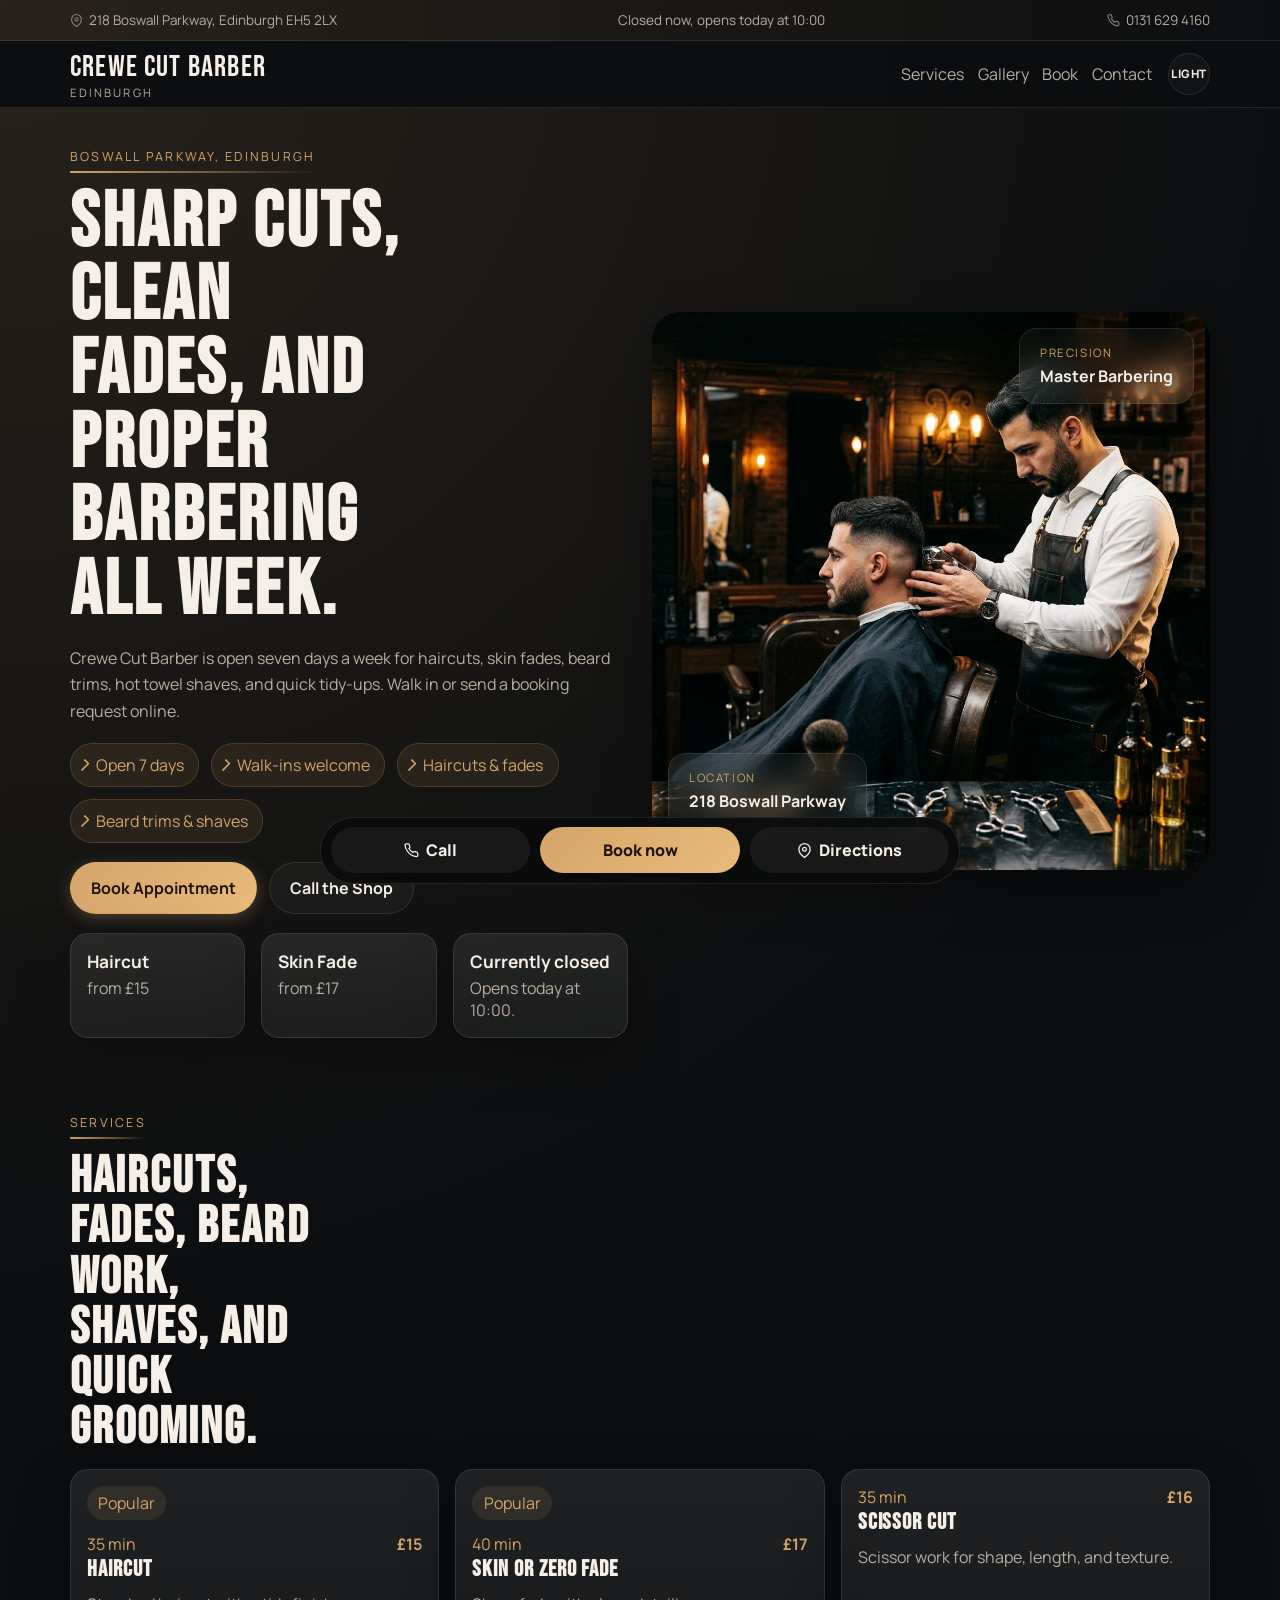
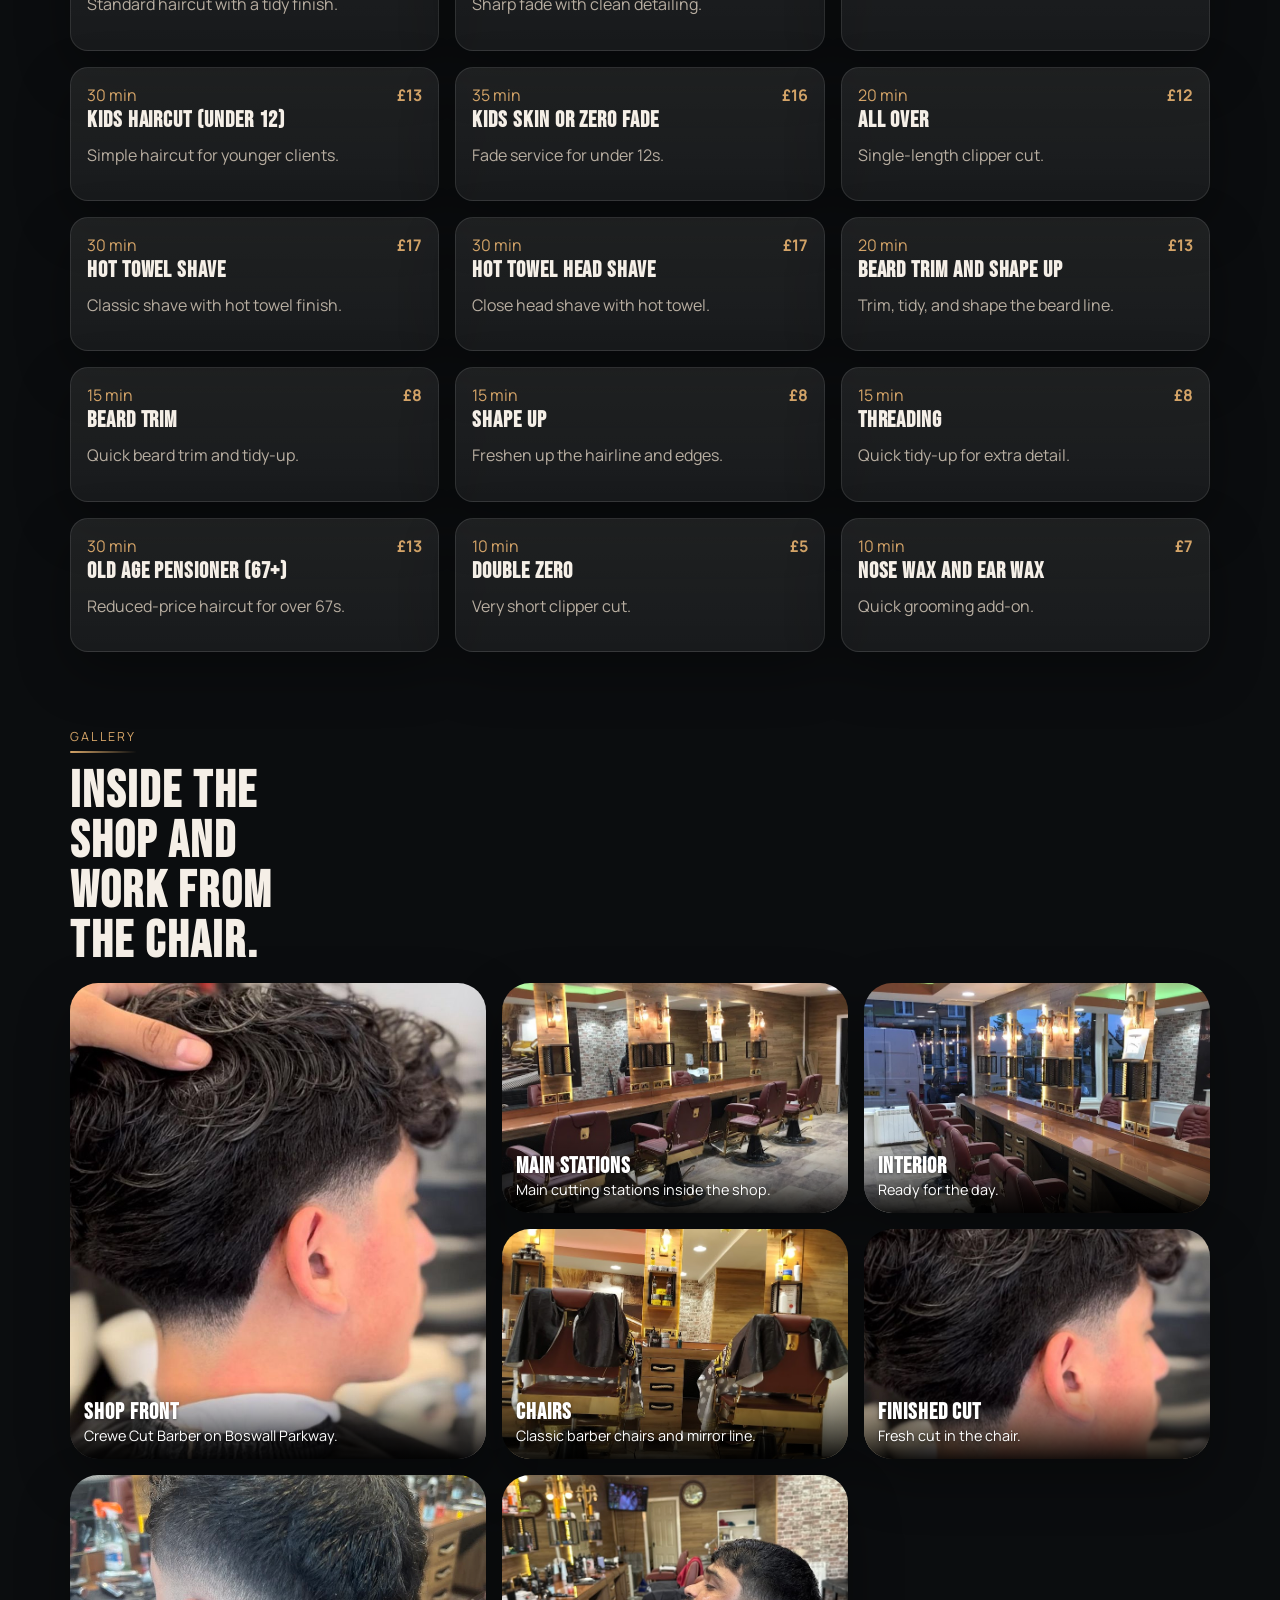
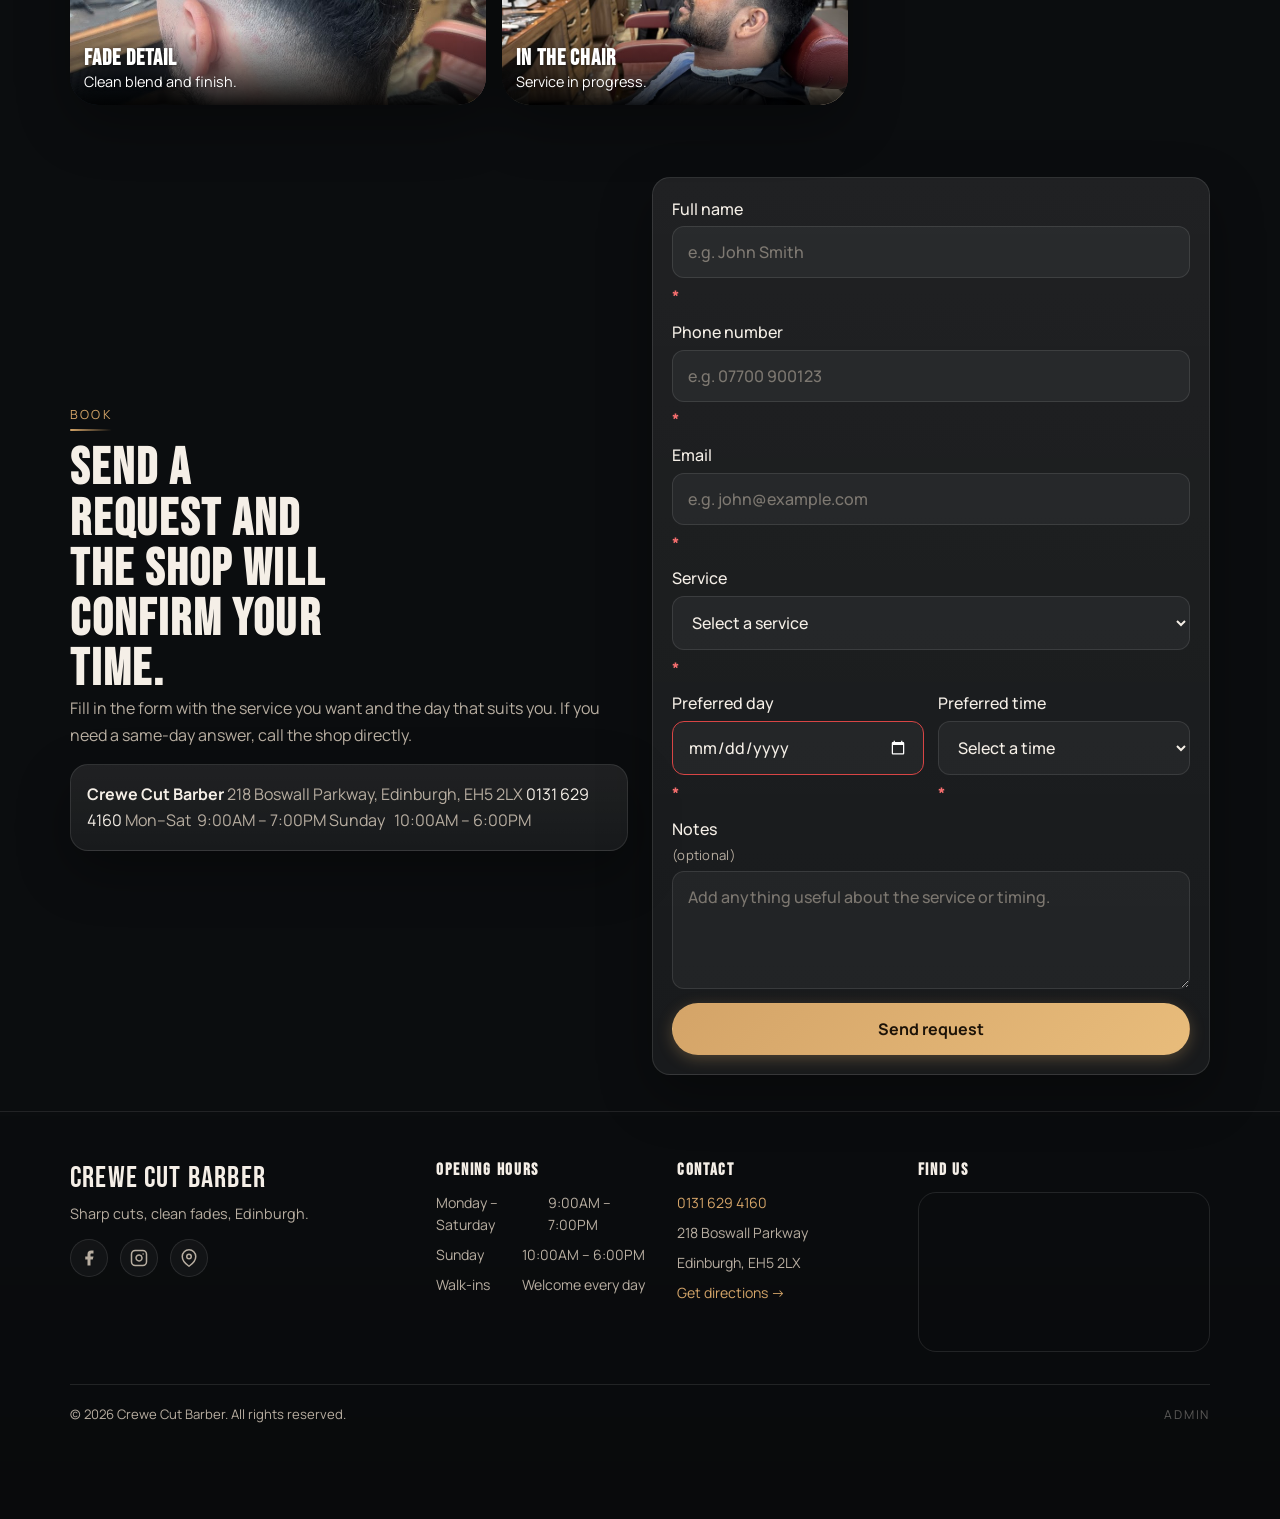
==== commit 0663ec0e: "fix: improve UI/UX with form accessibility, mobile responsiveness, and visual feedback - Add form in" ====
--- a/public/index.html
+++ b/public/index.html
@@ -49,6 +49,9 @@
           </nav>
           <button class="theme-toggle theme-toggle-compact" type="button" data-theme-toggle aria-label="Switch theme">
             <span class="theme-toggle-icon" data-theme-icon>&#9728;</span>
+          </button>
+          <button class="public-menu-btn" type="button" id="public-menu-btn" aria-label="Toggle menu">
+            <svg xmlns="http://www.w3.org/2000/svg" width="24" height="24" viewBox="0 0 24 24" fill="none" stroke="currentColor" stroke-width="2" stroke-linecap="round" stroke-linejoin="round"><line x1="4" y1="12" x2="20" y2="12"/><line x1="4" y1="6" x2="20" y2="6"/><line x1="4" y1="18" x2="20" y2="18"/></svg>
           </button>
         </div>
       </div>
--- a/public/styles.css
+++ b/public/styles.css
@@ -154,7 +154,7 @@
   gap: 0.85rem;
 }
 
-.theme-toggle {
+.theme-toggle, .public-menu-btn {
   display: inline-flex;
   align-items: center;
   justify-content: center;
@@ -164,11 +164,14 @@
   padding: 0;
   border: 1px solid var(--line);
   border-radius: 999px;
+  background: rgba(255, 255, 255, 0.03);
   color: var(--text);
   cursor: pointer;
-  background: rgba(255, 255, 255, 0.05);
-  box-shadow: 0 14px 30px rgba(0, 0, 0, 0.16);
-  transition: transform 180ms ease, background 180ms ease, border-color 180ms ease;
+  transition: all 0.25s cubic-bezier(0.4, 0, 0.2, 1);
+}
+
+.public-menu-btn {
+  display: none;
 }
 
 .theme-toggle:hover,
@@ -327,6 +330,21 @@
 
 .button-full {
   width: 100%;
+}
+
+.button:disabled {
+  opacity: 0.6;
+  cursor: not-allowed;
+  transform: none !important;
+}
+
+.button:disabled:hover {
+  box-shadow: none;
+  background: inherit;
+}
+
+.button-primary:disabled {
+  box-shadow: 0 4px 15px rgba(212, 164, 104, 0.2);
 }
 
 .stats-grid,
@@ -400,12 +418,36 @@
   box-shadow: var(--shadow);
 }
 
+@media (max-width: 980px) {
+  .hero-visual img {
+    min-height: 350px;
+  }
+}
+
+@media (max-width: 680px) {
+  .hero-visual img {
+    min-height: 240px;
+  }
+}
+
 .floating-card {
   position: absolute;
   max-width: 220px;
   padding: 1rem 1.25rem;
   backdrop-filter: blur(14px);
   z-index: 5;
+  animation: slideUp 0.6s ease-out 0.2s both;
+}
+
+@keyframes slideUp {
+  from {
+    opacity: 0;
+    transform: translateY(20px);
+  }
+  to {
+    opacity: 1;
+    transform: translateY(0);
+  }
 }
 
 .floating-card.glass {
@@ -443,6 +485,26 @@
 .floating-bottom {
   bottom: 1rem;
   left: 1rem;
+}
+
+@media (max-width: 680px) {
+  .floating-card {
+    position: relative;
+    max-width: 100%;
+    margin: 1rem 0 0 0;
+    animation: none;
+  }
+  
+  .floating-top {
+    top: auto;
+    right: auto;
+    order: -1;
+  }
+  
+  .floating-bottom {
+    bottom: auto;
+    left: auto;
+  }
 }
 
 .section-head {
@@ -504,12 +566,18 @@
   position: absolute;
   inset: auto 0 0 0;
   padding: 0.9rem;
-  background: linear-gradient(180deg, transparent, rgba(0, 0, 0, 0.84));
-}
-
+  background: linear-gradient(180deg, transparent 0%, rgba(0, 0, 0, 0.3) 40%, rgba(0, 0, 0, 0.9) 100%);
+}
+
+.gallery-overlay h3,
 .gallery-overlay p {
   margin: 0;
-  color: rgba(255, 255, 255, 0.82);
+  color: #fff;
+  text-shadow: 0 1px 3px rgba(0, 0, 0, 0.5);
+}
+
+.gallery-overlay p {
+  font-size: 0.9rem;
 }
 
 .booking-form {
@@ -521,6 +589,21 @@
 .booking-form label {
   display: grid;
   gap: 0.42rem;
+  font-weight: 500;
+}
+
+.booking-form label:has(input[required]),
+.booking-form label:has(select[required]),
+.booking-form label:has(textarea[required]) {
+  position: relative;
+}
+
+.booking-form label:has(input[required])::after,
+.booking-form label:has(select[required])::after,
+.booking-form label:has(textarea[required])::after {
+  content: " *";
+  color: #f76f6f;
+  font-weight: 700;
 }
 
 .booking-form input,
@@ -532,6 +615,66 @@
   border-radius: var(--radius-sm);
   color: var(--text);
   background: rgba(255, 255, 255, 0.045);
+  transition: all 0.2s ease;
+}
+
+.booking-form input:focus,
+.booking-form select:focus,
+.booking-form textarea:focus {
+  outline: none;
+  border-color: var(--accent);
+  background: rgba(255, 255, 255, 0.08);
+  box-shadow: 0 0 0 3px rgba(212, 164, 104, 0.15);
+}
+
+body[data-theme="light"] .booking-form input:focus,
+body[data-theme="light"] .booking-form select:focus,
+body[data-theme="light"] .booking-form textarea:focus {
+  box-shadow: 0 0 0 3px rgba(185, 119, 47, 0.12);
+}
+
+.booking-form input::placeholder,
+.booking-form textarea::placeholder {
+  color: var(--muted);
+  opacity: 0.6;
+}
+
+.booking-form input:-webkit-autofill,
+.booking-form input:-webkit-autofill:hover,
+.booking-form input:-webkit-autofill:focus {
+  -webkit-box-shadow: 0 0 0 30px rgba(255, 255, 255, 0.08) inset !important;
+  -webkit-text-fill-color: var(--text) !important;
+  caret-color: var(--text);
+}
+
+.booking-form select option[value=""] {
+  color: var(--muted);
+  font-style: italic;
+}
+
+.booking-form select option:not([value=""]) {
+  color: var(--text);
+  font-style: normal;
+}
+
+.booking-form input:valid:not(:placeholder-shown),
+.booking-form textarea:valid:not(:placeholder-shown) {
+  border-color: #6bb387;
+}
+
+.booking-form input:invalid:not(:placeholder-shown):not(:focus) {
+  border-color: #d84545;
+}
+
+.booking-form input:invalid:not(:placeholder-shown):not(:focus)::placeholder {
+  color: #d84545;
+}
+
+.field-optional {
+  color: var(--muted);
+  font-weight: 400;
+  font-size: 0.85em;
+  letter-spacing: 0.02em;
 }
 
 .booking-form textarea {
@@ -551,28 +694,42 @@
 }
 
 .form-message.success {
-  color: #14361f;
-  background: #d9f4e1;
+  color: #fff;
+  background: #2d8659;
+  box-shadow: 0 2px 8px rgba(45, 134, 89, 0.2);
+}
+
+body[data-theme="light"] .form-message.success {
+  color: #fff;
+  background: #249d50;
 }
 
 .form-message.error {
-  color: #4d1d1d;
-  background: #f8d6d6;
+  color: #fff;
+  background: #d84545;
+  box-shadow: 0 2px 8px rgba(216, 69, 69, 0.2);
+}
+
+body[data-theme="light"] .form-message.error {
+  color: #fff;
+  background: #c23030;
 }
 
 .availability-note {
   padding: 0.85rem 0.95rem;
-  border: 1px solid rgba(212, 164, 104, 0.26);
   border-radius: var(--radius-sm);
-  color: var(--accent);
-  background: rgba(212, 164, 104, 0.1);
-  font-weight: 700;
+  color: var(--text);
+  background: rgba(212, 164, 104, 0.15);
+  border: 1px solid var(--accent);
+  font-weight: 600;
+  font-size: 0.92rem;
 }
 
 .availability-note.error {
-  color: #ffd8d8;
-  border-color: rgba(245, 118, 118, 0.32);
-  background: rgba(180, 48, 48, 0.16);
+  color: #fff;
+  background: #d84545;
+  border-color: #c23030;
+  box-shadow: 0 2px 8px rgba(216, 69, 69, 0.2);
 }
 
 .site-footer {
@@ -1234,10 +1391,6 @@
     width: min(100% - 1rem, 1140px);
   }
 
-  .topbar {
-    display: none;
-  }
-
   .topbar-inner,
   .footer-row {
     align-items: flex-start;
@@ -1267,43 +1420,41 @@
     display: none;
   }
 
+  .public-menu-btn {
+    display: inline-flex;
+  }
+
   .nav-actions {
-    display: grid;
-    grid-column: 1 / -1;
-    grid-template-columns: minmax(0, 1fr) auto;
-    align-items: start;
+    display: flex;
+    justify-content: flex-end;
+    align-items: center;
     gap: 0.5rem;
+    width: auto;
+  }
+
+  .nav-links {
+    display: none;
+    flex-direction: column;
     width: 100%;
-  }
-
-  .nav-links {
+    margin-top: 1rem;
+    padding-top: 1rem;
+    border-top: 1px solid var(--line);
+    gap: 0.5rem;
+  }
+
+  .site-header.menu-open .nav-links {
     display: flex;
-    grid-column: 1 / -1;
-    order: 2;
-    flex-wrap: nowrap;
-    gap: 0.4rem;
-    min-width: 0;
-    overflow-x: auto;
-    padding-bottom: 0.1rem;
-    scrollbar-width: none;
-  }
-
-  .nav-links::-webkit-scrollbar,
-  .admin-nav::-webkit-scrollbar {
-    display: none;
   }
 
   .nav-links a {
-    display: inline-flex;
-    justify-content: center;
-    flex: 0 0 auto;
-    min-width: 84px;
-    padding: 0.58rem 0.76rem;
+    display: flex;
+    justify-content: flex-start;
+    padding: 0.75rem 1rem;
     border: 1px solid var(--line);
-    border-radius: 999px;
+    border-radius: 12px;
     background: rgba(255, 255, 255, 0.04);
-    font-size: 0.82rem;
-    font-weight: 800;
+    font-size: 0.95rem;
+    font-weight: 700;
   }
 
   .theme-toggle {
@@ -1407,10 +1558,6 @@
     margin-top: 0.75rem;
   }
 
-  .floating-bottom {
-    display: none;
-  }
-
   .services-grid,
   .gallery-grid,
   .stats-grid,
@@ -1432,6 +1579,14 @@
 
   .booking-form {
     order: -1;
+  }
+
+  .booking-form input,
+  .booking-form select,
+  .booking-form textarea {
+    padding: 1rem 1rem;
+    font-size: 16px;
+    min-height: 44px;
   }
 
   .gallery-card-1 {
